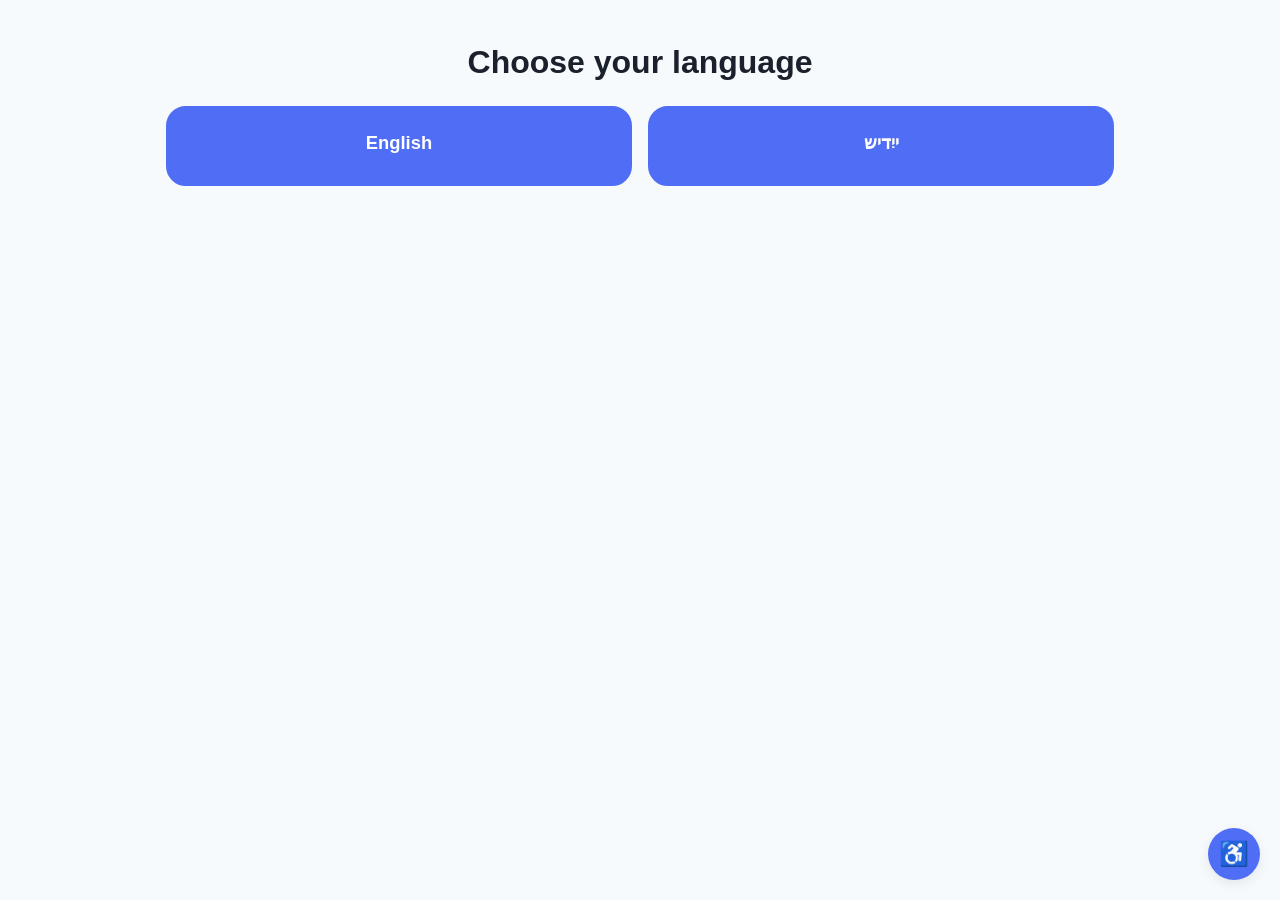
==== templates/index.html @ 144d914e "Sefaria + TorahAnytime integration: authoritative text on every sugya" ====
<!DOCTYPE html>
<html lang="en">
<head>
  <meta charset="UTF-8" />
  <meta name="viewport" content="width=device-width, initial-scale=1.0" />
  <title>Berachos / Shabbos Tutor</title>
  <link rel="stylesheet" href="/static/css/style.css" />
</head>
<body data-lang="en" data-age="" data-mode="">
  <header id="app-header" class="app-header hidden">
    <div class="header-left">
      <button id="home-btn" class="icon-btn" aria-label="Home">🏠</button>
      <span id="app-title" class="app-title" data-i18n="app_title">Learning Tutor</span>
    </div>
    <div class="header-center">
      <div id="xp-bar-wrap" class="xp-bar-wrap"></div>
      <div id="daily-goal-bar" class="daily-goal-bar"></div>
    </div>
    <div class="header-right">
      <span id="streak-badge" class="streak-badge hidden">
        <span class="flame">🔥</span><span id="streak-count">0</span>
      </span>
      <button id="focus-btn" class="icon-btn" aria-label="Focus">🎯</button>
      <button id="sbs-btn" class="icon-btn" aria-label="Side by side">⇔</button>
      <button id="chazara-btn" class="icon-btn" aria-label="Chazara">🔁</button>
      <button id="mistakes-btn" class="icon-btn" aria-label="Mistakes">📋</button>
      <button id="notes-btn" class="icon-btn" aria-label="Notes">📝</button>
      <button id="bookmarks-btn" class="icon-btn" aria-label="Bookmarks">🔖</button>
      <button id="search-btn" class="icon-btn" aria-label="Search">🔍</button>
      <button id="feedback-btn" class="icon-btn" aria-label="Feedback">💬</button>
      <button id="settings-btn" class="icon-btn" aria-label="Settings">⚙️</button>
      <button id="lang-toggle" class="lang-btn" aria-label="Language">🌐</button>
    </div>
  </header>

  <main id="app-main">
    <!-- Language -->
    <section id="screen-language" class="screen active">
      <h1 class="big-title" data-i18n="select_language">Choose your language</h1>
      <div class="big-buttons two-col">
        <button class="choice-btn primary" data-lang-choice="en">English</button>
        <button class="choice-btn primary" data-lang-choice="yi" dir="rtl">ייִדיש</button>
      </div>
    </section>

    <!-- Age -->
    <section id="screen-age" class="screen">
      <h1 class="big-title" data-i18n="select_age">Choose your age group</h1>
      <div class="big-buttons three-col">
        <button class="choice-btn" data-age-choice="kids"><span class="emoji">🧒</span><span data-i18n="kids">Kids</span></button>
        <button class="choice-btn" data-age-choice="teens"><span class="emoji">🧑</span><span data-i18n="teens">Teens</span></button>
        <button class="choice-btn" data-age-choice="adults"><span class="emoji">🧓</span><span data-i18n="adults">Adults</span></button>
      </div>
      <button class="back-btn" data-back="screen-language" data-i18n="back">Back</button>
    </section>

    <!-- Challenges -->
    <section id="screen-challenges" class="screen">
      <h1 class="big-title" data-i18n="challenges_title">What's hard for you?</h1>
      <p class="subtitle" data-i18n="challenges_subtitle">Pick everything that applies.</p>
      <div class="checkbox-list" id="challenge-list">
        <label class="check-item"><input type="checkbox" value="focus" /><span data-i18n="challenge_focus">Hard to focus</span></label>
        <label class="check-item"><input type="checkbox" value="memory" /><span data-i18n="challenge_memory">Memory</span></label>
        <label class="check-item"><input type="checkbox" value="reading" /><span data-i18n="challenge_reading">Reading</span></label>
        <label class="check-item"><input type="checkbox" value="slow" /><span data-i18n="challenge_slow">Slow</span></label>
        <label class="check-item"><input type="checkbox" value="aramaic" /><span data-i18n="challenge_aramaic">Aramaic</span></label>
        <label class="check-item"><input type="checkbox" value="unknown" /><span data-i18n="challenge_unknown">Unknown</span></label>
      </div>
      <div class="nav-row">
        <button class="back-btn" data-back="screen-age" data-i18n="back">Back</button>
        <button id="challenges-next" class="primary-btn" data-i18n="next">Next</button>
      </div>
    </section>

    <!-- Diagnostic Quiz -->
    <section id="screen-quiz" class="screen">
      <h1 class="big-title" data-i18n="quiz_title">Quick Quiz</h1>
      <div id="quiz-progress" class="quiz-progress"></div>
      <div id="quiz-question-area" class="quiz-area"></div>
      <div class="nav-row">
        <button id="quiz-back" class="back-btn" data-i18n="back">Back</button>
        <button id="quiz-next" class="primary-btn" data-i18n="next">Next</button>
      </div>
    </section>

    <!-- Pick -->
    <section id="screen-pick" class="screen">
      <h1 class="big-title" data-i18n="pick_title">What do you want to learn?</h1>
      <div id="type-chips" class="type-chips">
        <button class="type-chip active" data-type="all" data-i18n="type_all">All</button>
        <button class="type-chip" data-type="gemara" data-i18n="type_gemara">📚 Gemara</button>
        <button class="type-chip" data-type="chumash" data-i18n="type_chumash">📖 Chumash</button>
        <button class="type-chip" data-type="tanya" data-i18n="type_tanya">✡️ Tanya</button>
        <button class="type-chip" data-type="mishnayos" data-i18n="type_mishnayos">📜 Mishnayos</button>
      </div>
      <div id="picker-tools" class="picker-tools"></div>
      <div id="completion-map" class="completion-map"></div>
      <div id="weak-spots" class="weak-spots"></div>
      <div id="perakim-list" class="perakim-list"></div>
      <button class="back-btn" id="pick-back" data-i18n="back">Back</button>
    </section>

    <!-- Mode -->
    <section id="screen-mode" class="screen">
      <h1 class="big-title" data-i18n="select_mode">How do you want to learn?</h1>
      <p id="sugya-summary" class="subtitle"></p>
      <p id="mode-recommendation" class="subtitle"></p>
      <div class="big-buttons three-col" id="mode-buttons">
        <button class="choice-btn mode-btn" data-mode-choice="plain_read" data-for-types="tanya,chumash,mishnayos,gemara"><span class="emoji">📜</span><span data-i18n="mode_plain_read">Plain Read</span></button>
        <button class="choice-btn mode-btn" data-mode-choice="game" data-for-types="gemara,mishnayos"><span class="emoji">🎮</span><span data-i18n="mode_game">Game</span></button>
        <button class="choice-btn mode-btn" data-mode-choice="flashcard" data-for-types="gemara,tanya,chumash,mishnayos"><span class="emoji">🃏</span><span data-i18n="mode_flashcard">Flashcards</span></button>
        <button class="choice-btn mode-btn" data-mode-choice="story" data-for-types="gemara,tanya,chumash,mishnayos"><span class="emoji">📖</span><span data-i18n="mode_story">Story</span></button>
      </div>
      <button class="back-btn" data-back="screen-pick" data-i18n="back">Back</button>
    </section>

    <!-- Learn -->
    <section id="screen-learn" class="screen">
      <div id="sugya-header" class="sugya-header"></div>
      <div id="aramaic-toggle-wrap" class="aramaic-toggle-wrap"></div>
      <div id="aramaic-panel" class="aramaic-panel hidden"></div>
      <div id="combo-indicator" class="combo-indicator hidden"></div>
      <div id="learn-container"></div>
      <div class="nav-row">
        <button id="learn-back" class="back-btn" data-i18n="switch_mode">Switch Mode</button>
      </div>
    </section>

    <!-- Welcome Back -->
    <section id="screen-welcome-back" class="screen">
      <h1 class="big-title" data-i18n="welcome_back">Welcome back!</h1>
      <p id="welcome-streak-msg" class="subtitle"></p>
      <div id="weekly-recap" class="weekly-recap-wrap"></div>
      <div id="continue-where" class="continue-where"></div>
      <div id="daily-plan-wrap"></div>
      <div id="due-cards-btn-wrap"></div>
      <div class="big-buttons two-col">
        <button id="resume-btn" class="primary-btn" data-i18n="resume">Resume</button>
        <button id="fresh-btn" class="choice-btn" data-i18n="start_fresh">Start fresh</button>
      </div>
    </section>

    <!-- Mistakes -->
    <section id="screen-mistakes" class="screen">
      <h1 class="big-title" data-i18n="my_mistakes">My Mistakes</h1>
      <div id="mistakes-list-body" class="mistakes-list"></div>
      <div class="nav-row">
        <button class="back-btn" id="mistakes-back" data-i18n="back">Back</button>
        <button id="practice-mistakes-btn" class="primary-btn" data-i18n="practice_mistakes">Practice Mistakes</button>
      </div>
    </section>

    <!-- Notes -->
    <section id="screen-notes" class="screen">
      <h1 class="big-title" data-i18n="my_notes">My Notes</h1>
      <div id="notes-list-body" class="notes-list"></div>
      <button class="back-btn" id="notes-back" data-i18n="back">Back</button>
    </section>

    <!-- Stickers (kids) -->
    <section id="screen-stickers" class="screen">
      <h1 class="big-title" data-i18n="my_stickers">My Stickers</h1>
      <div id="sticker-grid" class="sticker-grid"></div>
      <button class="back-btn" id="stickers-back" data-i18n="back">Back</button>
    </section>

    <!-- Chazara -->
    <section id="screen-chazara" class="screen">
      <h1 class="big-title" data-i18n="chazara_title">Chazara</h1>
      <div id="chazara-area"></div>
      <div class="nav-row">
        <button class="back-btn" id="chazara-back" data-i18n="done_for_now">Done</button>
      </div>
    </section>
  </main>

  <!-- Accessibility panel -->
  <button id="a11y-btn" class="a11y-btn" aria-label="Accessibility">♿</button>
  <div id="a11y-panel" class="a11y-panel hidden">
    <h3 data-i18n="accessibility_label">Accessibility</h3>
    <div class="a11y-row"><label data-i18n="font_size">Font size</label>
      <div class="btn-row"><button data-font="small">S</button><button data-font="medium">M</button><button data-font="large">L</button><button data-font="xlarge">XL</button></div>
    </div>
    <div class="a11y-row"><label data-i18n="contrast">Contrast</label>
      <div class="btn-row"><button data-contrast="normal" data-i18n="contrast_normal">Normal</button><button data-contrast="high" data-i18n="contrast_high">High</button></div>
    </div>
    <div class="a11y-row"><label data-i18n="audio">Audio</label>
      <div class="btn-row"><button data-audio="on">ON</button><button data-audio="off">OFF</button></div>
    </div>
    <button id="a11y-close" class="close-btn">×</button>
  </div>

  <!-- Settings overlay -->
  <div id="settings-overlay" class="settings-overlay hidden">
    <div class="settings-modal">
      <div class="settings-header">
        <h2 data-i18n="settings_title">Settings</h2>
        <button id="settings-close" class="close-btn">×</button>
      </div>
      <div id="settings-body" class="settings-body"></div>
    </div>
  </div>

  <!-- Word popup -->
  <div id="word-popup" class="word-popup hidden"></div>

  <!-- Search overlay -->
  <div id="search-overlay" class="settings-overlay hidden">
    <div class="settings-modal" style="max-width:680px">
      <div class="settings-header">
        <h2>🔍 <span data-i18n="search_title">Search</span></h2>
        <button id="search-close" class="close-btn">×</button>
      </div>
      <div class="settings-body">
        <input id="search-input" type="search" class="search-input" placeholder="Type to search…" />
        <div id="search-results" class="search-results"></div>
      </div>
    </div>
  </div>

  <!-- Feedback overlay -->
  <div id="feedback-overlay" class="settings-overlay hidden">
    <div class="settings-modal" style="max-width:520px">
      <div class="settings-header">
        <h2 data-i18n="feedback_title">Send Feedback</h2>
        <button id="feedback-close" class="close-btn">×</button>
      </div>
      <div class="settings-body">
        <p style="color:var(--text-soft);margin-top:0" data-i18n="feedback_intro">Found a bug or want to suggest something? Send a quick message.</p>
        <div class="settings-row" style="flex-direction:column;align-items:stretch">
          <label data-i18n="feedback_type">Type</label>
          <select id="feedback-type" class="settings-number" style="width:100%;text-align:left;padding:8px">
            <option value="bug" data-i18n="feedback_bug">🐛 Bug</option>
            <option value="feature" data-i18n="feedback_feature">💡 Feature idea</option>
            <option value="content" data-i18n="feedback_content">📚 Content request</option>
            <option value="other" data-i18n="feedback_other">💬 Other</option>
          </select>
        </div>
        <div class="settings-row" style="flex-direction:column;align-items:stretch;margin-top:12px">
          <label data-i18n="feedback_message">Message</label>
          <textarea id="feedback-msg" rows="6" style="width:100%;padding:10px;border:1px solid var(--border);border-radius:8px;font-family:inherit;resize:vertical" placeholder=""></textarea>
        </div>
        <div class="settings-row" style="flex-direction:column;align-items:stretch;margin-top:12px">
          <label data-i18n="feedback_from">From (optional email)</label>
          <input id="feedback-email" type="email" class="settings-number" style="width:100%;text-align:left;padding:8px" placeholder="you@example.com" />
        </div>
        <div style="text-align:end;margin-top:18px">
          <button id="feedback-send" class="primary-btn" data-i18n="feedback_send">Send</button>
        </div>
      </div>
    </div>
  </div>

  <div id="toast" class="toast hidden"></div>
  <div id="celebrate" class="celebrate hidden"></div>

  <!-- Scripts: order matters -->
  <script src="/static/js/i18n.js"></script>
  <script src="/static/js/illustrations.js"></script>
  <script src="/static/js/accessibility.js"></script>
  <script src="/static/js/streak.js"></script>
  <script src="/static/js/progress.js"></script>
  <script src="/static/js/settings.js"></script>
  <script src="/static/js/audio.js"></script>
  <script src="/static/js/xp.js"></script>
  <script src="/static/js/mascot.js"></script>
  <script src="/static/js/review.js"></script>
  <script src="/static/js/onboarding.js"></script>
  <script src="/static/js/modes/game.js"></script>
  <script src="/static/js/modes/flashcard.js"></script>
  <script src="/static/js/modes/story.js"></script>
  <script src="/static/js/modes/plainread.js"></script>
  <script src="/static/js/features-v5.js"></script>
  <script src="/static/js/sefaria.js"></script>
  <script src="/static/js/main.js"></script>
</body>
</html>
---- static/css/style.css ----
/* ============================================================
   Learning Tutor V2 — full stylesheet
   ============================================================ */

:root {
  --bg: #f7fafc;
  --bg-card: #ffffff;
  --text: #1a202c;
  --text-soft: #4a5568;
  --primary: #4f6df5;
  --primary-dark: #3a55d4;
  --accent: #f59e0b;
  --success: #10b981;
  --danger: #ef4444;
  --border: #e2e8f0;
  --shadow: 0 4px 12px rgba(0, 0, 0, 0.08);
  --radius: 12px;
  --radius-lg: 20px;
  --font-size-base: 16px;
  --transition: 0.25s ease;
}

body[data-age="kids"] {
  --bg: #fff8e7;
  --bg-card: #ffffff;
  --text: #2d3748;
  --primary: #ff9f1c;
  --primary-dark: #f08c00;
  --accent: #2ec4b6;
  --success: #06d6a0;
  --danger: #ef476f;
  --radius: 22px;
  --radius-lg: 32px;
  --font-size-base: 18px;
}

body[data-contrast="high"] {
  --bg: #000000;
  --bg-card: #1a1a1a;
  --text: #ffffff;
  --text-soft: #f0f0f0;
  --primary: #ffd700;
  --primary-dark: #e6c200;
  --accent: #00ffff;
  --border: #555555;
}

body[data-font="small"]   { --font-size-base: 14px; }
body[data-font="medium"]  { --font-size-base: 16px; }
body[data-font="large"]   { --font-size-base: 19px; }
body[data-font="xlarge"]  { --font-size-base: 23px; }

body[data-lang="yi"] { direction: rtl; }
body[data-lang="yi"] .header-left { flex-direction: row-reverse; }
body[data-lang="yi"] .header-right { flex-direction: row-reverse; }
body[data-lang="yi"] .nav-row { flex-direction: row-reverse; }

* { box-sizing: border-box; }

html, body {
  margin: 0;
  padding: 0;
  background: var(--bg);
  color: var(--text);
  font-family: -apple-system, BlinkMacSystemFont, "Segoe UI", Roboto, "Noto Sans Hebrew", sans-serif;
  font-size: var(--font-size-base);
  line-height: 1.5;
  min-height: 100vh;
  transition: background var(--transition), color var(--transition);
}

.hidden { display: none !important; }

/* Header — slim, clean two-row layout */
.app-header {
  display: grid;
  grid-template-columns: 1fr auto;
  align-items: center;
  gap: 6px 12px;
  padding: 8px 14px;
  background: linear-gradient(180deg, var(--bg-card), var(--bg-card) 70%, transparent);
  border-bottom: 1px solid var(--border);
  position: sticky;
  top: 0;
  z-index: 50;
  backdrop-filter: blur(8px);
  -webkit-backdrop-filter: blur(8px);
  background-color: color-mix(in srgb, var(--bg-card) 92%, transparent);
}
.header-left, .header-right {
  display: flex;
  align-items: center;
  gap: 6px;
  min-width: 0;
}
.header-right { justify-self: end; }
.header-center {
  grid-column: 1 / -1;
  display: flex;
  align-items: center;
  gap: 10px;
  padding-top: 2px;
  flex-wrap: wrap;
}
.app-title { font-weight: 700; font-size: 1.02em; white-space: nowrap; overflow: hidden; text-overflow: ellipsis; }

.icon-btn, .lang-btn {
  background: transparent;
  border: none;
  border-radius: 10px;
  padding: 6px 8px;
  cursor: pointer;
  font-size: 1.05em;
  color: var(--text);
  min-height: 36px;
  min-width: 36px;
  transition: background var(--transition), transform 0.1s;
}
.icon-btn:hover, .lang-btn:hover { background: var(--bg); }
.icon-btn:active, .lang-btn:active { transform: scale(0.92); }

.streak-badge {
  display: inline-flex; align-items: center; gap: 3px;
  padding: 3px 9px;
  background: linear-gradient(135deg, #f59e0b, #ef4444);
  color: white;
  border-radius: 999px; font-weight: 700;
  font-size: 0.85em;
  box-shadow: 0 2px 6px rgba(239,68,68,0.25);
}
body[data-age="kids"] .streak-badge { font-size: 1em; padding: 5px 12px; }
body[data-age="kids"] .streak-badge .flame {
  animation: flicker 1.2s ease-in-out infinite alternate;
  display: inline-block;
}
@keyframes flicker {
  0% { transform: scale(1) rotate(-3deg); }
  100% { transform: scale(1.15) rotate(3deg); }
}

/* Combined XP + Daily strip — one slim row */
.xp-bar-wrap {
  display: inline-flex; align-items: center; gap: 7px;
  padding: 2px 0;
  font-size: 0.78em;
  font-weight: 600;
  color: var(--text-soft);
}
.xp-level-label { font-weight: 700; color: var(--primary); }
.xp-bar-bg {
  width: 80px; height: 6px;
  background: var(--border);
  border-radius: 999px;
  overflow: hidden;
}
.xp-bar-fill {
  height: 100%;
  background: linear-gradient(90deg, var(--primary), var(--accent));
  transition: width 0.4s ease;
}
.xp-num { color: var(--text-soft); font-size: 0.92em; }

/* Daily goal bar */
.daily-goal-bar {
  display: inline-flex; align-items: center; gap: 5px;
  font-size: 0.78em;
  font-weight: 600;
  color: var(--text-soft);
  padding-inline-start: 8px;
  border-inline-start: 1px solid var(--border);
}
.dg-label { color: var(--text-soft); }
.dg-bg {
  width: 60px; height: 5px; background: var(--border);
  border-radius: 999px; overflow: hidden;
}
.dg-fill { height: 100%; background: var(--success); transition: width 0.4s ease; }

/* Main + Screens */
#app-main {
  max-width: 980px;
  margin: 0 auto;
  padding: 20px 16px 120px;
}

.screen { display: none; animation: fadeIn 0.35s ease; }
.screen.active { display: block; }
@keyframes fadeIn {
  from { opacity: 0; transform: translateY(8px); }
  to   { opacity: 1; transform: translateY(0); }
}

.big-title { font-size: 2em; margin: 18px 0 14px; text-align: center; }
body[data-age="kids"] .big-title { font-size: 2.3em; color: var(--primary-dark); }

.subtitle { text-align: center; color: var(--text-soft); margin-bottom: 20px; }

/* Buttons */
.big-buttons {
  display: grid; gap: 16px; margin: 20px 0;
}
.big-buttons.two-col { grid-template-columns: repeat(auto-fit, minmax(180px, 1fr)); }
.big-buttons.three-col { grid-template-columns: repeat(auto-fit, minmax(180px, 1fr)); }

.choice-btn {
  background: var(--bg-card);
  border: 2px solid var(--border);
  border-radius: var(--radius-lg);
  padding: 24px 18px;
  font-size: 1.15em;
  font-weight: 600;
  cursor: pointer;
  color: var(--text);
  transition: all var(--transition);
  display: flex; flex-direction: column; align-items: center; gap: 10px;
  min-height: 80px;
  font-family: inherit;
}
body[data-age="kids"] .choice-btn {
  min-height: 120px; font-size: 1.35em; border-width: 3px;
  box-shadow: 0 6px 0 var(--border);
}
.choice-btn:hover, .choice-btn:focus {
  border-color: var(--primary); transform: translateY(-2px); box-shadow: var(--shadow);
}
.choice-btn.primary { background: var(--primary); color: white; border-color: var(--primary); }
.choice-btn.primary:hover { background: var(--primary-dark); border-color: var(--primary-dark); }
.choice-btn .emoji { font-size: 2em; }

.primary-btn {
  background: var(--primary); color: white;
  border: none; border-radius: var(--radius);
  padding: 12px 24px; font-size: 1em; font-weight: 700;
  cursor: pointer; min-height: 46px;
  transition: background var(--transition);
  font-family: inherit;
}
.primary-btn:hover { background: var(--primary-dark); }
.primary-btn:disabled { background: var(--border); cursor: not-allowed; }
body[data-age="kids"] .primary-btn { min-height: 60px; font-size: 1.18em; border-radius: var(--radius-lg); }

.back-btn {
  background: transparent; color: var(--text-soft);
  border: 1px solid var(--border); border-radius: var(--radius);
  padding: 10px 18px; cursor: pointer; font-size: 0.95em;
  min-height: 44px; font-family: inherit;
}
.back-btn:hover { background: var(--bg); }

.nav-row {
  display: flex; justify-content: space-between; align-items: center;
  gap: 12px; margin-top: 22px; flex-wrap: wrap;
}

/* Checkboxes */
.checkbox-list { display: flex; flex-direction: column; gap: 10px; max-width: 540px; margin: 0 auto; }
.check-item {
  display: flex; align-items: center; gap: 12px;
  padding: 14px; background: var(--bg-card);
  border: 2px solid var(--border); border-radius: var(--radius);
  cursor: pointer; font-size: 1.02em;
  transition: border-color var(--transition);
}
.check-item:hover { border-color: var(--primary); }
.check-item input[type="checkbox"] { width: 22px; height: 22px; cursor: pointer; }
body[data-age="kids"] .check-item { padding: 20px; font-size: 1.12em; }

/* Quiz */
.quiz-progress { text-align: center; color: var(--text-soft); margin-bottom: 14px; }
.quiz-area { background: var(--bg-card); border-radius: var(--radius-lg); padding: 22px; box-shadow: var(--shadow); margin-bottom: 14px; }
.quiz-question-text { font-size: 1.18em; font-weight: 600; margin-bottom: 14px; }
.quiz-options { display: flex; flex-direction: column; gap: 8px; }
.quiz-option {
  text-align: start; padding: 13px 16px;
  background: var(--bg); border: 2px solid var(--border);
  border-radius: var(--radius); cursor: pointer;
  font-size: 1em; color: var(--text);
  transition: all var(--transition); font-family: inherit;
}
.quiz-option:hover { border-color: var(--primary); }
.quiz-option.selected { border-color: var(--primary); background: var(--primary); color: white; }

/* Picker */
.picker-tools {
  display: flex; gap: 10px; justify-content: center; flex-wrap: wrap;
  margin-bottom: 20px;
}
.picker-tools button {
  background: var(--bg-card); border: 2px solid var(--border);
  border-radius: var(--radius); padding: 10px 16px;
  cursor: pointer; font-weight: 600;
  font-family: inherit; color: var(--text);
}
.picker-tools button:hover { border-color: var(--primary); }
.picker-tools button.active { background: var(--primary); color: white; border-color: var(--primary); }

.completion-map {
  background: var(--bg-card); border-radius: var(--radius);
  padding: 14px; box-shadow: var(--shadow); margin-bottom: 16px;
}
.completion-map h3 { margin: 0 0 10px; font-size: 1.1em; }
.daf-tile-row { display: flex; flex-wrap: wrap; gap: 6px; }
.daf-tile {
  display: inline-flex; align-items: center; justify-content: center;
  min-width: 44px; height: 36px; padding: 0 8px;
  border-radius: 8px; cursor: pointer; font-weight: 700;
  background: #e5e7eb; color: #6b7280;
  border: 2px solid transparent;
  font-size: 0.85em; font-family: inherit;
}
.daf-tile.started { background: #fde68a; color: #92400e; }
.daf-tile.complete { background: #86efac; color: #065f46; border-color: #10b981; }
.daf-tile:hover { transform: translateY(-2px); }

.weak-spots {
  background: var(--bg-card); border-radius: var(--radius);
  padding: 14px; box-shadow: var(--shadow); margin-bottom: 16px;
}
.weak-spots h3 { margin: 0 0 10px; font-size: 1.1em; color: var(--danger); }
.weak-item {
  display: flex; justify-content: space-between; align-items: center;
  padding: 8px 0; border-bottom: 1px solid var(--border);
}
.weak-item:last-child { border-bottom: none; }
.weak-item button {
  background: var(--primary); color: white; border: none;
  border-radius: 6px; padding: 6px 10px; cursor: pointer;
  font-size: 0.85em; font-family: inherit;
}

.perakim-list { display: flex; flex-direction: column; gap: 20px; margin: 16px 0; }
.masechta-header { margin-top: 10px; padding-bottom: 4px; border-bottom: 3px solid var(--primary); }
.masechta-title { margin: 0; font-size: 1.55em; color: var(--primary-dark); }
body[data-age="kids"] .masechta-title { font-size: 1.85em; }

.perek-block {
  background: var(--bg-card); border: 2px solid var(--border);
  border-radius: var(--radius-lg); padding: 18px; box-shadow: var(--shadow);
}
.perek-title { font-size: 1.25em; font-weight: 700; margin-bottom: 8px; color: var(--primary-dark); }
.perek-subtitle { font-size: 0.92em; color: var(--text-soft); margin-bottom: 12px; }
.sugya-grid {
  display: grid; grid-template-columns: repeat(auto-fill, minmax(220px, 1fr));
  gap: 12px;
}
.sugya-card {
  background: var(--bg); border: 2px solid var(--border);
  border-radius: var(--radius); padding: 12px;
  cursor: pointer; transition: all var(--transition);
  display: flex; align-items: center; gap: 12px;
  text-align: start; color: var(--text); font-family: inherit;
  position: relative;
}
.sugya-card:hover { border-color: var(--primary); transform: translateY(-2px); box-shadow: var(--shadow); }
.sugya-thumb { width: 56px; height: 56px; flex-shrink: 0; }
.sugya-thumb svg { width: 100%; height: 100%; display: block; border-radius: 50%; }
.sugya-info { flex: 1; min-width: 0; }
.sugya-daf { font-size: 0.8em; color: var(--primary); font-weight: 700; }
.sugya-title-text { font-weight: 600; font-size: 0.98em; line-height: 1.3; }
.sugya-status { font-size: 1.1em; margin-inline-start: 6px; }
.sugya-bookmark {
  position: absolute; top: 4px; inset-inline-end: 6px;
  background: transparent; border: none;
  font-size: 1.1em; cursor: pointer; padding: 4px;
  opacity: 0.4;
}
.sugya-bookmark.active { opacity: 1; }
.sugya-best {
  font-size: 0.75em; color: var(--success);
  font-weight: 700; margin-top: 2px;
}

/* Sugya header in learn screen */
.sugya-header {
  display: flex; align-items: center; gap: 14px;
  background: var(--bg-card); border-radius: var(--radius-lg);
  padding: 14px; margin-bottom: 10px; box-shadow: var(--shadow);
  flex-wrap: wrap;
}
.sugya-header-illustration { width: 70px; height: 70px; flex-shrink: 0; }
.sugya-header-illustration svg { width: 100%; height: 100%; display: block; border-radius: 50%; }
.sugya-header-text { flex: 1; min-width: 0; }
.sugya-header-title { font-weight: 700; font-size: 1.1em; margin-bottom: 4px; }
.sugya-header-daf { color: var(--text-soft); font-size: 0.88em; }
.sugya-header-actions { display: flex; gap: 6px; }
.sugya-header-actions button {
  background: var(--bg); border: 1px solid var(--border);
  border-radius: 8px; padding: 6px 10px; cursor: pointer;
  font-size: 0.9em; font-family: inherit;
}

/* Aramaic */
.aramaic-toggle-wrap { text-align: center; margin-bottom: 10px; }
.aramaic-toggle {
  background: var(--bg-card); border: 2px dashed var(--accent);
  color: var(--text); padding: 9px 14px; border-radius: var(--radius);
  cursor: pointer; font-size: 0.95em; font-family: inherit;
}
.aramaic-toggle:hover { background: var(--bg); }

.aramaic-panel {
  background: #fef3c7; border: 2px solid #fbbf24;
  border-radius: var(--radius-lg); padding: 18px;
  margin-bottom: 14px; color: #1f2937;
}
body[data-contrast="high"] .aramaic-panel { background: #1a1a1a; border-color: #ffd700; color: #ffffff; }
.aramaic-text {
  direction: rtl; text-align: right;
  font-size: 1.22em; line-height: 1.9;
  font-family: "SBL Hebrew", "Noto Sans Hebrew", "Times New Roman", serif;
  font-weight: 600;
  margin-bottom: 12px; padding: 10px;
  background: rgba(255,255,255,0.55);
  border-radius: var(--radius);
}
body[data-contrast="high"] .aramaic-text { background: rgba(255,215,0,0.08); color: #ffd700; }
.aramaic-translation { font-size: 1em; line-height: 1.6; font-style: italic; margin-bottom: 10px; }
.aramaic-translation b { font-style: normal; }
.aramaic-section-label { font-weight: 700; margin-bottom: 6px; margin-top: 4px; font-size: 0.93em; font-style: normal; }

/* Word grid */
.word-grid {
  display: grid; grid-template-columns: repeat(auto-fit, minmax(140px, 1fr));
  gap: 8px; margin-top: 6px;
}
.word-chip {
  background: #ffffff; border: 2px solid #fbbf24;
  border-radius: 10px; padding: 10px 8px; text-align: center;
  transition: all 0.2s ease;
}
.word-chip:hover { transform: translateY(-2px); box-shadow: 0 4px 10px rgba(0,0,0,0.1); border-color: #f59e0b; }
.word-aramaic {
  font-family: "SBL Hebrew", "Noto Sans Hebrew", "Times New Roman", serif;
  font-weight: 700; font-size: 1.12em; direction: rtl;
  color: #1f2937; margin-bottom: 6px; line-height: 1.4;
}
.word-en { font-size: 0.8em; color: #4b5563; line-height: 1.3; margin-bottom: 2px; }
.word-yi { font-size: 0.85em; color: #1e3a8a; direction: rtl; font-weight: 600; line-height: 1.3; }
body[data-contrast="high"] .word-chip { background: #1a1a1a; border-color: #ffd700; }
body[data-contrast="high"] .word-aramaic { color: #ffd700; }
body[data-contrast="high"] .word-en { color: #cbd5e1; }
body[data-contrast="high"] .word-yi { color: #93c5fd; }

/* In-mode word-by-word panel (collapsible) */
.wbw-panel-toggle {
  background: var(--bg-card); border: 2px dashed var(--accent);
  padding: 8px 14px; border-radius: var(--radius);
  cursor: pointer; font-size: 0.9em; margin-bottom: 10px;
  font-family: inherit;
}
.wbw-panel { margin-bottom: 14px; }
.wbw-panel.hidden { display: none; }

/* Tappable words */
.tappable-word {
  background: rgba(251, 191, 36, 0.25);
  border-bottom: 2px dotted #f59e0b;
  cursor: pointer; padding: 0 2px; border-radius: 3px;
}
.tappable-word:hover { background: rgba(251, 191, 36, 0.5); }
.word-popup {
  position: fixed; z-index: 250;
  background: #1f2937; color: white;
  padding: 10px 14px; border-radius: 10px;
  box-shadow: 0 8px 24px rgba(0,0,0,0.25);
  font-size: 0.95em; max-width: 260px;
  pointer-events: auto;
}
.word-popup-aramaic { font-weight: 700; font-size: 1.1em; direction: rtl; margin-bottom: 4px; }
.word-popup-en { font-style: italic; opacity: 0.9; }
.word-popup-yi { direction: rtl; opacity: 0.95; margin-top: 2px; }

/* Game */
.game-container { max-width: 720px; margin: 0 auto; }
.game-score { text-align: center; font-size: 1.25em; font-weight: 700; color: var(--primary); margin-bottom: 14px; }
body[data-age="kids"] .game-score { font-size: 1.7em; color: var(--primary-dark); }
.game-text {
  background: var(--bg-card); border-radius: var(--radius-lg);
  padding: 22px; box-shadow: var(--shadow);
  margin-bottom: 14px; font-size: 1.05em; line-height: 1.65;
}
body[data-age="kids"] .game-text { font-size: 1.18em; line-height: 1.85; }
.game-card { background: var(--bg-card); border-radius: var(--radius-lg); padding: 22px; box-shadow: var(--shadow); margin-bottom: 14px; }
.game-question { font-size: 1.18em; font-weight: 600; margin-bottom: 16px; text-align: center; }
.game-answer {
  display: block; width: 100%; text-align: start;
  padding: 14px 18px; margin-bottom: 9px;
  background: var(--bg); border: 2px solid var(--border);
  border-radius: var(--radius); cursor: pointer;
  font-size: 1em; color: var(--text);
  transition: all var(--transition); font-family: inherit;
}
body[data-age="kids"] .game-answer { font-size: 1.15em; padding: 20px; min-height: 56px; }
.game-answer:hover { border-color: var(--primary); }
.game-answer.correct { background: var(--success); color: white; border-color: var(--success); }
.game-answer.wrong   { background: var(--danger); color: white; border-color: var(--danger); }
.game-answer:disabled { cursor: not-allowed; }
.game-feedback {
  margin-top: 14px; padding: 13px;
  border-radius: var(--radius); background: var(--bg);
  text-align: center; line-height: 1.6;
}
.got-it-btn {
  background: var(--primary); color: white;
  border: none; border-radius: var(--radius);
  padding: 10px 20px; cursor: pointer; font-weight: 700;
  margin-top: 10px; font-family: inherit;
}
.game-final { text-align: center; padding: 30px; }
.game-final h2 { font-size: 2em; color: var(--primary); }
.game-final .personal-best { margin: 12px 0; color: var(--text-soft); }
.game-final .new-record { color: var(--accent); font-weight: 700; font-size: 1.2em; }

.combo-indicator {
  position: sticky; top: 70px;
  z-index: 30; text-align: center; padding: 6px;
  background: linear-gradient(90deg, #fb7185, #f59e0b);
  color: white; font-weight: 700; border-radius: var(--radius);
  margin-bottom: 10px;
}

/* Flashcards */
.flashcard-container { max-width: 600px; margin: 0 auto; text-align: center; }
.flashcard-progress { height: 8px; width: 100%; background: var(--border); border-radius: 999px; overflow: hidden; margin-bottom: 14px; }
.flashcard-progress-fill { height: 100%; background: var(--primary); transition: width var(--transition); }
.flashcard { perspective: 1000px; height: 280px; margin-bottom: 18px; cursor: pointer; }
.flashcard-inner { position: relative; width: 100%; height: 100%; transition: transform 0.6s; transform-style: preserve-3d; }
.flashcard.flipped .flashcard-inner { transform: rotateY(180deg); }
.flashcard-face {
  position: absolute; inset: 0;
  background: var(--bg-card); border-radius: var(--radius-lg);
  box-shadow: var(--shadow);
  display: flex; flex-direction: column; justify-content: center; align-items: center;
  padding: 22px; backface-visibility: hidden;
  font-size: 1.35em; font-weight: 600;
}
.flashcard-face.back { transform: rotateY(180deg); background: var(--primary); color: white; font-weight: 500; font-size: 1.12em; }
body[data-age="kids"] .flashcard-face { font-size: 1.55em; }
.flashcard-rate { display: flex; gap: 9px; justify-content: center; margin-top: 10px; }
.flashcard-rate button {
  padding: 12px 18px; border-radius: var(--radius);
  border: 2px solid var(--border); background: var(--bg-card);
  cursor: pointer; font-weight: 600; min-height: 46px;
  font-family: inherit;
}
.flashcard-rate button:hover { border-color: var(--primary); }
.flashcard-rate button[data-rate="easy"]   { color: var(--success); }
.flashcard-rate button[data-rate="medium"] { color: var(--accent); }
.flashcard-rate button[data-rate="hard"]   { color: var(--danger); }
.flashcard-hint { margin-top: 10px; color: var(--text-soft); font-size: 0.88em; }

/* Story */
.story-container { max-width: 720px; margin: 0 auto; }
.story-progress { text-align: center; color: var(--text-soft); margin-bottom: 10px; }
.story-card {
  background: var(--bg-card); border-radius: var(--radius-lg);
  padding: 28px; box-shadow: var(--shadow);
  margin-bottom: 14px; font-size: 1.08em; line-height: 1.7;
}
body[data-age="kids"] .story-card { border: 4px dashed var(--accent); font-size: 1.2em; line-height: 1.85; }
.story-glossary {
  background: var(--bg); border-inline-start: 4px solid var(--primary);
  padding: 14px 16px; margin-top: 16px; border-radius: var(--radius);
}
.story-glossary-term { font-weight: 700; color: var(--primary); font-size: 1.1em; margin-bottom: 6px; }
.story-glossary-def { color: var(--text); font-size: 0.98em; line-height: 1.5; }
.story-actions { display: flex; justify-content: center; gap: 10px; margin-top: 14px; flex-wrap: wrap; }
.story-question {
  background: var(--bg-card); border-radius: var(--radius-lg);
  padding: 20px; box-shadow: var(--shadow); margin-top: 12px;
}

/* Card actions row (repeat, speaker, notes) */
.card-actions-row {
  display: flex; gap: 8px; justify-content: flex-end; flex-wrap: wrap; margin-bottom: 8px;
}
.card-action-btn {
  background: var(--bg); border: 1px solid var(--border);
  border-radius: 8px; padding: 6px 10px; cursor: pointer;
  font-size: 0.92em; font-family: inherit;
}

/* Rashi / Tosfos panels */
.commentary-row { display: flex; gap: 8px; flex-wrap: wrap; margin: 10px 0; }
.commentary-toggle {
  background: var(--bg-card); border: 2px dashed var(--primary);
  padding: 8px 14px; border-radius: var(--radius);
  cursor: pointer; font-family: inherit; font-size: 0.92em;
}
.commentary-panel {
  background: #eef2ff; border: 2px solid #c7d2fe;
  border-radius: var(--radius); padding: 16px; margin-bottom: 12px;
}
body[data-contrast="high"] .commentary-panel { background: #1a1a1a; border-color: #ffd700; }
.commentary-original {
  direction: rtl; font-family: "SBL Hebrew", serif;
  font-size: 1.05em; line-height: 1.7;
  padding: 8px; background: rgba(255,255,255,0.55); border-radius: 8px;
  margin-bottom: 8px;
}
.commentary-plain { font-style: italic; font-size: 0.95em; line-height: 1.55; }

/* Notes */
.notes-area { background: var(--bg); border-radius: var(--radius); padding: 12px; margin-top: 8px; }
.notes-area textarea {
  width: 100%; min-height: 70px; padding: 8px;
  border: 1px solid var(--border); border-radius: 8px;
  font-family: inherit; font-size: 0.95em; resize: vertical;
}
.note-indicator {
  position: absolute; top: 4px; inset-inline-start: 6px;
  font-size: 0.9em;
}

/* Mistakes screen */
.mistakes-list, .notes-list { display: flex; flex-direction: column; gap: 12px; }
.mistake-item, .note-item {
  background: var(--bg-card); padding: 14px;
  border-radius: var(--radius); border: 1px solid var(--border);
}
.mistake-item-q { font-weight: 700; margin-bottom: 6px; }
.mistake-item-a { color: var(--success); margin-bottom: 4px; }
.mistake-item-exp { color: var(--text-soft); font-size: 0.92em; }
.mistake-item-count { color: var(--danger); font-weight: 700; }

/* Stickers */
.sticker-grid {
  display: grid; grid-template-columns: repeat(auto-fill, minmax(110px, 1fr));
  gap: 12px;
}
.sticker-cell {
  aspect-ratio: 1 / 1;
  background: var(--bg); border: 2px dashed var(--border);
  border-radius: var(--radius); display: flex;
  align-items: center; justify-content: center;
  flex-direction: column; padding: 8px;
  font-size: 0.78em; color: var(--text-soft);
}
.sticker-cell.earned {
  background: linear-gradient(135deg, #fef3c7, #fbbf24);
  border-color: var(--accent); color: var(--text);
  font-weight: 600;
}
.sticker-cell .star { font-size: 2.2em; }

/* Weekly recap */
.weekly-recap-wrap { max-width: 480px; margin: 0 auto 18px; }
.weekly-bars {
  display: flex; align-items: flex-end; justify-content: space-between;
  gap: 6px; height: 80px; padding: 8px;
  background: var(--bg-card); border-radius: var(--radius);
  box-shadow: var(--shadow);
}
.weekly-bar {
  flex: 1; background: var(--primary);
  border-radius: 4px 4px 0 0; min-height: 4px;
  position: relative;
}
.weekly-bar-label { position: absolute; bottom: -16px; left: 0; right: 0; text-align: center; font-size: 0.7em; color: var(--text-soft); }
.weekly-bar.today { background: var(--accent); }
.weekly-summary { text-align: center; margin-top: 22px; color: var(--text-soft); font-size: 0.9em; }

.continue-where {
  text-align: center; margin: 14px 0;
}
.continue-where button {
  background: var(--accent); color: white; border: none;
  border-radius: var(--radius); padding: 12px 20px;
  cursor: pointer; font-weight: 700; font-family: inherit;
}

/* Accessibility / Settings */
.a11y-btn {
  position: fixed; bottom: 20px; inset-inline-end: 20px;
  width: 52px; height: 52px; border-radius: 50%;
  background: var(--primary); color: white; border: none;
  font-size: 1.5em; cursor: pointer;
  box-shadow: var(--shadow); z-index: 100;
}
.a11y-panel {
  position: fixed; bottom: 84px; inset-inline-end: 20px;
  width: 280px; background: var(--bg-card);
  border-radius: var(--radius-lg); padding: 18px;
  box-shadow: 0 8px 24px rgba(0,0,0,0.18); z-index: 100;
}
.a11y-panel h3 { margin: 0 0 10px; }
.a11y-row { margin-bottom: 10px; }
.a11y-row label { display: block; font-weight: 600; margin-bottom: 6px; }
.btn-row { display: flex; gap: 6px; flex-wrap: wrap; }
.btn-row button {
  flex: 1; padding: 8px 10px;
  border: 1px solid var(--border); background: var(--bg);
  border-radius: var(--radius); cursor: pointer;
  color: var(--text); min-height: 40px; font-family: inherit;
}
.btn-row button.active { background: var(--primary); color: white; border-color: var(--primary); }
.close-btn {
  position: absolute; top: 6px; inset-inline-end: 8px;
  background: transparent; border: none; font-size: 1.4em;
  cursor: pointer; color: var(--text);
}

/* Settings overlay */
.settings-overlay {
  position: fixed; inset: 0;
  background: rgba(0,0,0,0.5);
  z-index: 200;
  display: flex; align-items: center; justify-content: center;
  padding: 20px;
}
.settings-modal {
  background: var(--bg-card); border-radius: var(--radius-lg);
  width: 100%; max-width: 600px; max-height: 88vh;
  overflow-y: auto; position: relative; padding: 18px;
}
.settings-header {
  display: flex; justify-content: space-between; align-items: center;
  margin-bottom: 14px; padding-bottom: 10px;
  border-bottom: 2px solid var(--border);
  position: sticky; top: 0; background: var(--bg-card); z-index: 2;
}
.settings-header h2 { margin: 0; }
.settings-section {
  margin-bottom: 18px; padding-bottom: 14px;
  border-bottom: 1px solid var(--border);
}
.settings-section h3 { margin: 0 0 10px; color: var(--primary); font-size: 1.1em; }
.settings-row {
  display: flex; justify-content: space-between; align-items: center;
  padding: 8px 0; gap: 12px;
}
.settings-row label { flex: 1; }
.settings-number {
  width: 70px; padding: 6px 10px;
  border: 1px solid var(--border); border-radius: 8px;
  font-family: inherit; text-align: center;
}

/* Toggle switch */
.toggle-switch {
  position: relative;
  display: inline-block;
  width: 50px; height: 28px;
  flex-shrink: 0;
}
.toggle-switch input { opacity: 0; width: 0; height: 0; }
.toggle-slider {
  position: absolute; inset: 0;
  background-color: #cbd5e1; border-radius: 999px;
  transition: 0.3s; cursor: pointer;
}
.toggle-slider:before {
  position: absolute; content: "";
  height: 22px; width: 22px;
  left: 3px; top: 3px;
  background-color: white;
  border-radius: 50%; transition: 0.3s;
}
.toggle-switch input:checked + .toggle-slider { background-color: var(--primary); }
.toggle-switch input:checked + .toggle-slider:before { transform: translateX(22px); }
body[data-lang="yi"] .toggle-switch input:checked + .toggle-slider:before { transform: translateX(-22px); }

/* Focus mode */
body.focus-active #app-main > .screen.active > *:not(:hover):not(.focus-target) { opacity: 0.18; }
body.focus-active #app-main > .screen.active > *:hover,
body.focus-active #app-main > .screen.active > .focus-target { opacity: 1; box-shadow: 0 0 24px rgba(79, 109, 245, 0.45); }

/* Side by side */
body.side-by-side-active .side-by-side-wrap {
  display: grid;
  grid-template-columns: 1fr 1fr;
  gap: 12px;
}
@media (max-width: 700px) {
  body.side-by-side-active .side-by-side-wrap { grid-template-columns: 1fr; }
}
.side-col {
  background: var(--bg-card); border-radius: var(--radius);
  padding: 14px; box-shadow: var(--shadow);
}
.side-col-label { font-weight: 700; color: var(--primary); margin-bottom: 8px; font-size: 0.92em; }

/* Mascot */
.mascot-wrap {
  position: fixed; bottom: 80px; inset-inline-start: 20px;
  width: 80px; height: 80px; z-index: 90;
  pointer-events: none;
}
.mascot-face { width: 100%; height: 100%; }
.mascot-happy { animation: bounce 0.6s ease; }
.mascot-sad   { animation: shake 0.4s ease; }
.mascot-excited { animation: spin 0.8s ease; }
.mascot-neutral .mascot-eye { animation: blink 4s infinite; }
@keyframes bounce {
  0%, 100% { transform: translateY(0); }
  50% { transform: translateY(-20px); }
}
@keyframes shake {
  0%, 100% { transform: translateX(0); }
  25% { transform: translateX(-6px); }
  75% { transform: translateX(6px); }
}
@keyframes spin { from { transform: rotate(0); } to { transform: rotate(360deg); } }
@keyframes blink {
  0%, 92%, 100% { transform: scaleY(1); }
  95% { transform: scaleY(0.1); }
}

/* Toast / celebrate */
.toast {
  position: fixed; bottom: 30px; left: 50%;
  transform: translateX(-50%);
  background: var(--text); color: var(--bg-card);
  padding: 12px 20px; border-radius: var(--radius);
  box-shadow: var(--shadow); z-index: 250; font-weight: 600;
}
.celebrate { position: fixed; inset: 0; pointer-events: none; z-index: 150; }
.celebrate .star { position: absolute; font-size: 2em; animation: rise 1.2s ease-out forwards; }
@keyframes rise {
  0% { transform: translateY(0) rotate(0); opacity: 1; }
  100% { transform: translateY(-220px) rotate(360deg); opacity: 0; }
}

@media (max-width: 700px) {
  .big-title { font-size: 1.6em; }
  .choice-btn { padding: 20px 12px; font-size: 1em; }
  .a11y-panel { width: calc(100vw - 32px); inset-inline-end: 16px; }
  .sugya-grid { grid-template-columns: 1fr; }
  .app-header { position: sticky; padding: 6px 10px; gap: 4px 6px; }
  .header-left { min-width: 0; }
  .header-left .app-title { font-size: 0.9em; }
  .header-center { justify-content: center; padding-top: 0; gap: 8px; }
  .header-right { gap: 2px; }
  .header-right .icon-btn { padding: 4px 6px; min-height: 32px; min-width: 32px; font-size: 0.95em; }
  .header-right #focus-btn, .header-right #sbs-btn, .header-right #chazara-btn,
  .header-right #mistakes-btn, .header-right #notes-btn, .header-right #bookmarks-btn { display: none; }
  .xp-bar-bg { width: 60px; height: 5px; }
  .dg-bg { width: 50px; height: 5px; }
  .streak-badge { font-size: 0.78em; padding: 2px 8px; }
  .dg-bg { width: 50px; }
  .a11y-btn { bottom: 14px; inset-inline-end: 14px; width: 48px; height: 48px; font-size: 1.3em; }
  #app-main { padding-bottom: 130px; }
  .nav-row { padding-inline-end: 60px; }
}

/* Always make sticky header reasonable height on desktop */
@media (min-width: 701px) {
  .header-right { flex-wrap: wrap; justify-content: flex-end; max-width: 50%; }
  .header-right .icon-btn { padding: 4px 8px; }
}

/* ============================================================
   V3: type chips, Plain Read mode, masechta type pills
   ============================================================ */
.type-chips {
  display: flex;
  flex-wrap: wrap;
  gap: 8px;
  justify-content: center;
  margin: 8px auto 20px;
  max-width: 720px;
}
.type-chip {
  background: var(--bg-card);
  border: 2px solid var(--border);
  border-radius: 999px;
  padding: 8px 16px;
  cursor: pointer;
  font-size: 0.95em;
  color: var(--text);
  font-family: inherit;
  transition: all 0.2s;
  font-weight: 600;
}
.type-chip:hover { border-color: var(--primary); }
.type-chip.active {
  background: var(--primary);
  border-color: var(--primary);
  color: white;
}

.masechta-type-pill {
  font-size: 0.55em;
  vertical-align: middle;
  background: var(--bg);
  border: 1px solid var(--border);
  border-radius: 999px;
  padding: 2px 10px;
  margin-inline-start: 8px;
  color: var(--text-soft);
  font-weight: 600;
}

/* Plain Read mode */
.plainread-container {
  max-width: 760px;
  margin: 0 auto;
}
.plainread-progress {
  text-align: center;
  color: var(--text-soft);
  margin-bottom: 12px;
  font-weight: 600;
}
.plainread-original {
  background: linear-gradient(135deg, #fef3c7 0%, #fef9e0 100%);
  border: 2px solid #fbbf24;
  border-radius: var(--radius-lg);
  padding: 28px 24px;
  margin-bottom: 16px;
  box-shadow: var(--shadow);
}
body[data-contrast="high"] .plainread-original {
  background: #1a1a1a;
  border-color: #ffd700;
}
.plainread-hebrew {
  direction: rtl;
  text-align: right;
  font-family: "SBL Hebrew", "Noto Sans Hebrew", "Times New Roman", serif;
  font-size: 1.7em;
  line-height: 2.1;
  font-weight: 600;
  color: #1f2937;
}
body[data-contrast="high"] .plainread-hebrew { color: #ffd700; }
body[data-age="kids"] .plainread-hebrew { font-size: 2em; line-height: 2.4; }
.plainread-hint {
  text-align: center;
  margin-top: 14px;
  font-size: 0.9em;
  color: #92400e;
  font-style: italic;
}
body[data-contrast="high"] .plainread-hint { color: #fbbf24; }

.pr-word {
  display: inline-block;
  cursor: pointer;
  padding: 1px 3px;
  border-radius: 5px;
  transition: background 0.15s;
}
.pr-word:hover {
  background: rgba(59, 130, 246, 0.18);
  text-decoration: underline;
  text-decoration-style: dotted;
}
.pr-word:active {
  background: rgba(59, 130, 246, 0.35);
}

.plainread-translation, .plainread-explanation, .plainread-rashi {
  background: var(--bg-card);
  border: 1px solid var(--border);
  border-radius: var(--radius);
  margin-bottom: 12px;
  overflow: hidden;
}
.plainread-translation summary,
.plainread-explanation summary,
.plainread-rashi summary {
  padding: 14px 18px;
  font-weight: 700;
  cursor: pointer;
  background: var(--bg);
  list-style: none;
  user-select: none;
}
.plainread-translation summary::-webkit-details-marker,
.plainread-explanation summary::-webkit-details-marker,
.plainread-rashi summary::-webkit-details-marker { display: none; }
.plainread-translation summary::before,
.plainread-explanation summary::before,
.plainread-rashi summary::before {
  content: "▸ ";
  display: inline-block;
  transition: transform 0.2s;
}
.plainread-translation[open] summary::before,
.plainread-explanation[open] summary::before,
.plainread-rashi[open] summary::before {
  transform: rotate(90deg);
}
.plainread-translation-body, .plainread-explanation-body {
  padding: 14px 18px 18px;
  line-height: 1.65;
}
.plainread-rashi-body {
  padding: 14px 18px 18px;
}
.plainread-rashi-hebrew {
  direction: rtl;
  text-align: right;
  font-family: "SBL Hebrew", "Noto Sans Hebrew", serif;
  font-size: 1.05em;
  line-height: 1.8;
  background: #fef3c7;
  border-radius: 8px;
  padding: 12px 14px;
  margin-bottom: 10px;
  color: #1f2937;
}
body[data-contrast="high"] .plainread-rashi-hebrew {
  background: #1a1a1a;
  color: #ffd700;
}
.plainread-rashi-explanation {
  font-style: italic;
  line-height: 1.6;
  color: var(--text-soft);
}

.plainread-nav {
  display: flex;
  justify-content: space-between;
  align-items: center;
  margin-top: 18px;
  gap: 12px;
}

/* Word popup tooltip */
.word-popup {
  position: absolute;
  background: white;
  border: 2px solid var(--primary);
  border-radius: 12px;
  padding: 12px 14px;
  box-shadow: 0 8px 24px rgba(0,0,0,0.18);
  z-index: 300;
  min-width: 140px;
  max-width: 280px;
  text-align: center;
}
body[data-contrast="high"] .word-popup {
  background: #1a1a1a;
  border-color: #ffd700;
  color: #ffffff;
}
.word-popup-aramaic {
  direction: rtl;
  font-family: "SBL Hebrew", "Noto Sans Hebrew", serif;
  font-weight: 700;
  font-size: 1.25em;
  margin-bottom: 6px;
  color: var(--primary-dark);
}
.word-popup-en {
  font-size: 0.95em;
  color: var(--text);
  margin-bottom: 4px;
}
.word-popup-yi {
  direction: rtl;
  font-size: 1em;
  color: var(--primary);
  font-weight: 600;
}

/* ============================================================
   V5: Search, Daily Plan, Voice notes, Share
   ============================================================ */
.search-input {
  width: 100%;
  padding: 14px 18px;
  font-size: 1.1em;
  border: 2px solid var(--border);
  border-radius: var(--radius);
  font-family: inherit;
  margin-bottom: 14px;
}
.search-input:focus { outline: none; border-color: var(--primary); }
.search-results {
  display: flex; flex-direction: column; gap: 8px;
  max-height: 60vh; overflow-y: auto;
}
.search-count {
  font-size: 0.85em; color: var(--text-soft); margin-bottom: 6px;
  font-weight: 600;
}
.search-result {
  background: var(--bg);
  border: 1px solid var(--border);
  border-radius: 10px;
  padding: 12px 14px;
  cursor: pointer;
  text-align: start;
  font-family: inherit;
  color: var(--text);
  transition: border-color 0.15s;
}
.search-result:hover { border-color: var(--primary); }
.search-result-title { font-weight: 700; margin-bottom: 4px; }
.search-result-meta { font-size: 0.85em; color: var(--text-soft); margin-bottom: 6px; }
.search-result-snippet { font-size: 0.9em; color: var(--text-soft); font-style: italic; }
.search-empty {
  padding: 30px 18px; text-align: center;
  color: var(--text-soft);
}

/* Daily plan */
.daily-plan {
  background: linear-gradient(135deg, #ecfeff 0%, #dbeafe 100%);
  border-radius: var(--radius-lg);
  padding: 16px 18px;
  margin: 16px 0;
  border: 2px solid #93c5fd;
}
body[data-contrast="high"] .daily-plan { background: #1a1a1a; border-color: #ffd700; }
.daily-plan-title {
  margin: 0 0 12px;
  font-size: 1.1em;
  color: #1e3a8a;
}
body[data-contrast="high"] .daily-plan-title { color: #ffd700; }
.daily-plan-list {
  display: flex; flex-direction: column; gap: 8px;
}
.daily-plan-item {
  display: flex; align-items: center; gap: 12px;
  background: white;
  border: 1px solid #93c5fd;
  border-radius: 10px;
  padding: 10px 14px;
  cursor: pointer;
  font-family: inherit;
  color: var(--text);
  text-align: start;
  width: 100%;
  transition: transform 0.15s, box-shadow 0.15s;
}
body[data-contrast="high"] .daily-plan-item { background: #2a2a2a; color: #fff; border-color: #ffd700; }
.daily-plan-item:hover { transform: translateY(-1px); box-shadow: 0 4px 10px rgba(0,0,0,0.08); }
.dp-emoji { font-size: 1.6em; flex-shrink: 0; }
.dp-text { flex: 1; min-width: 0; }
.dp-mas { font-size: 0.8em; color: var(--text-soft); }
.dp-title { font-weight: 600; }
.dp-go { font-size: 1.4em; color: var(--primary); }

/* Voice notes */
.notes-controls {
  display: flex; gap: 8px; align-items: stretch;
}
.notes-controls textarea { flex: 1; }
.voice-mic-btn {
  align-self: stretch;
  min-width: 44px;
  font-size: 1.3em;
}
.voice-mic-btn.recording {
  background: var(--danger);
  color: white;
  animation: pulse 1s ease-in-out infinite;
}
@keyframes pulse {
  0%, 100% { opacity: 1; }
  50% { opacity: 0.6; }
}

/* V7: Plain Read full-chapter layout */
.pr-section {
  background: linear-gradient(135deg, #fef3c7 0%, #fef9e0 100%);
  border: 2px solid #fbbf24;
  border-radius: var(--radius-lg);
  padding: 22px 22px 16px;
  margin-bottom: 18px;
  box-shadow: var(--shadow);
}
body[data-contrast="high"] .pr-section {
  background: #1a1a1a; border-color: #ffd700;
}
.pr-section .plainread-hebrew {
  margin-bottom: 12px;
}
.pr-section-marker {
  display: inline-block;
  background: var(--primary);
  color: white;
  font-weight: 700;
  padding: 3px 12px;
  border-radius: 999px;
  font-size: 0.85em;
  margin-bottom: 12px;
  font-family: inherit;
}
.plainread-hint-bottom {
  text-align: center;
  margin: 18px 0;
  font-size: 0.85em;
  color: var(--text-soft);
  font-style: italic;
}
.plainread-bottom-actions {
  display: flex;
  flex-direction: column;
  gap: 10px;
  margin-top: 24px;
  padding-top: 18px;
  border-top: 1px solid var(--border);
}
.plainread-bottom-actions .primary-btn,
.plainread-bottom-actions .choice-btn {
  width: 100%;
  text-align: center;
}

/* V8: Sefaria + TorahAnytime panels */
.sefaria-panel {
  background: #eef2ff;
  border: 2px solid #6366f1;
  border-radius: var(--radius-lg);
  margin-top: 18px;
  margin-bottom: 12px;
  overflow: hidden;
}
body[data-contrast="high"] .sefaria-panel { background: #1a1a1a; border-color: #ffd700; }
.sefaria-panel summary {
  padding: 14px 18px;
  font-weight: 700;
  cursor: pointer;
  background: #e0e7ff;
  user-select: none;
  list-style: none;
}
.sefaria-panel summary::-webkit-details-marker { display: none; }
.sefaria-panel summary::before { content: "▸ "; transition: transform 0.2s; display: inline-block; }
.sefaria-panel[open] summary::before { transform: rotate(90deg); }
.sefaria-panel-body { padding: 16px 18px; }
.sefaria-loading { color: var(--text-soft); font-style: italic; }
.sefaria-err { color: var(--danger); padding: 8px 0; }
.sefaria-ref {
  font-size: 0.85em; color: var(--text-soft);
  margin-bottom: 10px; font-weight: 600;
}
.sefaria-hebrew {
  direction: rtl; text-align: right;
  font-family: "SBL Hebrew", "Noto Sans Hebrew", "Times New Roman", serif;
  font-size: 1.15em; line-height: 1.85;
  color: #1f2937;
}
body[data-contrast="high"] .sefaria-hebrew { color: #ffd700; }
.sefaria-hebrew p { margin: 0 0 10px; }
.sefaria-translation {
  margin-top: 12px;
  background: white;
  border: 1px solid #c7d2fe;
  border-radius: 8px;
}
body[data-contrast="high"] .sefaria-translation { background: #2a2a2a; border-color: #ffd700; }
.sefaria-translation summary {
  background: #f5f3ff; padding: 10px 14px; font-weight: 600;
  font-size: 0.9em; cursor: pointer; list-style: none;
}
.sefaria-translation summary::-webkit-details-marker { display: none; }
.sefaria-translation-body { padding: 12px 14px; line-height: 1.6; }
.sefaria-translation-body p { margin: 0 0 8px; }
.sefaria-attribution {
  margin-top: 12px; font-size: 0.78em; color: var(--text-soft); text-align: end;
}
.sefaria-attribution a { color: var(--primary); }

.torahanytime-btn {
  display: block;
  background: linear-gradient(135deg, #ec4899, #8b5cf6);
  color: white;
  text-decoration: none;
  text-align: center;
  font-weight: 700;
  padding: 14px 18px;
  border-radius: var(--radius);
  margin-top: 14px;
  transition: transform 0.15s;
}
.torahanytime-btn:hover { transform: translateY(-2px); }
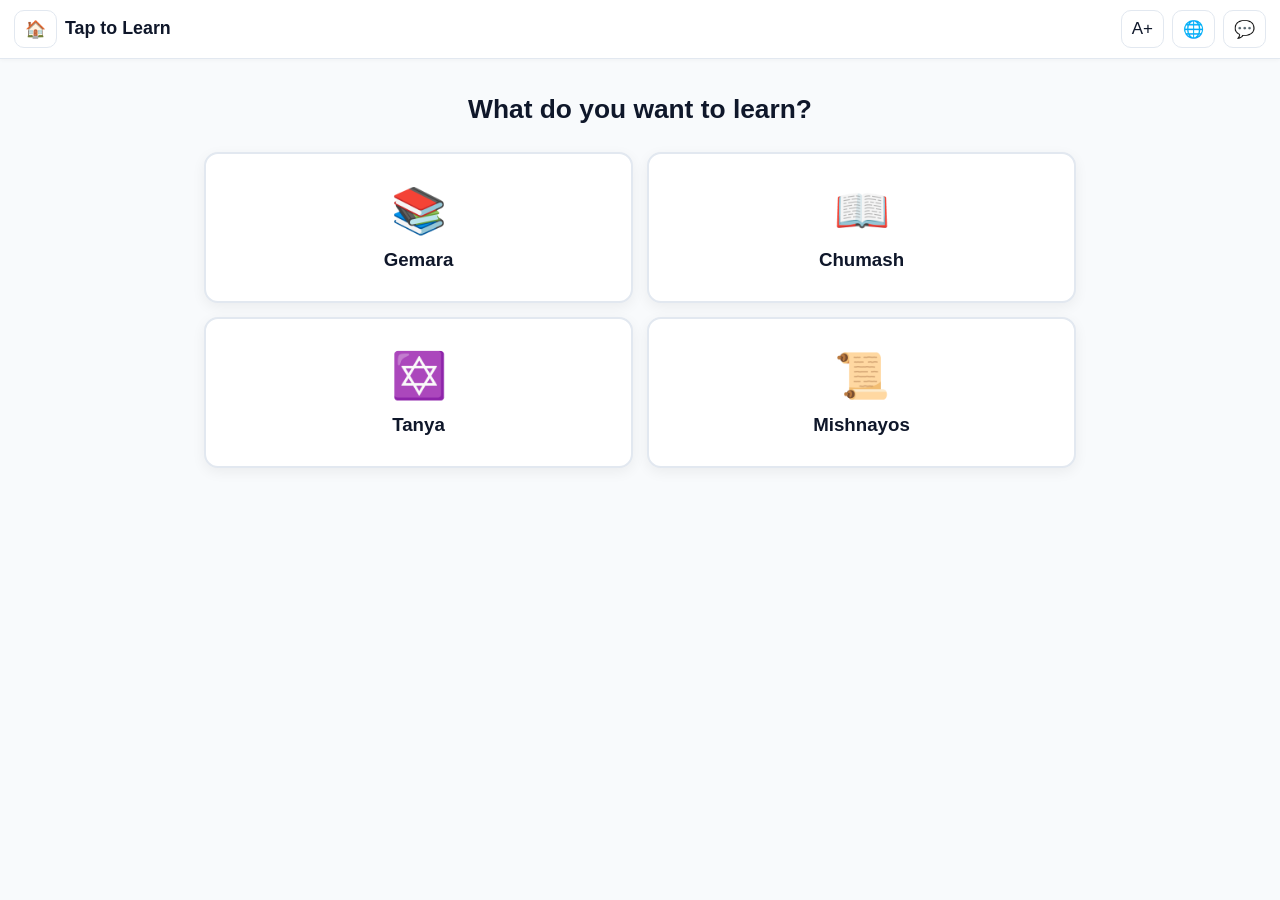
==== commit 9f5f0c5c: "V2 rewrite: minimal reading-focused app. Sefaria text + Sefaria lexicon tap-translate. Removed XP/ga" ====
--- a/templates/index.html
+++ b/templates/index.html
@@ -3,274 +3,76 @@
 <head>
   <meta charset="UTF-8" />
   <meta name="viewport" content="width=device-width, initial-scale=1.0" />
-  <title>Berachos / Shabbos Tutor</title>
+  <title>Tap to Learn — Gemara, Tanya, Chumash</title>
   <link rel="stylesheet" href="/static/css/style.css" />
 </head>
-<body data-lang="en" data-age="" data-mode="">
-  <header id="app-header" class="app-header hidden">
-    <div class="header-left">
-      <button id="home-btn" class="icon-btn" aria-label="Home">🏠</button>
-      <span id="app-title" class="app-title" data-i18n="app_title">Learning Tutor</span>
-    </div>
-    <div class="header-center">
-      <div id="xp-bar-wrap" class="xp-bar-wrap"></div>
-      <div id="daily-goal-bar" class="daily-goal-bar"></div>
-    </div>
-    <div class="header-right">
-      <span id="streak-badge" class="streak-badge hidden">
-        <span class="flame">🔥</span><span id="streak-count">0</span>
-      </span>
-      <button id="focus-btn" class="icon-btn" aria-label="Focus">🎯</button>
-      <button id="sbs-btn" class="icon-btn" aria-label="Side by side">⇔</button>
-      <button id="chazara-btn" class="icon-btn" aria-label="Chazara">🔁</button>
-      <button id="mistakes-btn" class="icon-btn" aria-label="Mistakes">📋</button>
-      <button id="notes-btn" class="icon-btn" aria-label="Notes">📝</button>
-      <button id="bookmarks-btn" class="icon-btn" aria-label="Bookmarks">🔖</button>
-      <button id="search-btn" class="icon-btn" aria-label="Search">🔍</button>
-      <button id="feedback-btn" class="icon-btn" aria-label="Feedback">💬</button>
-      <button id="settings-btn" class="icon-btn" aria-label="Settings">⚙️</button>
-      <button id="lang-toggle" class="lang-btn" aria-label="Language">🌐</button>
-    </div>
+<body data-lang="en" data-font="medium">
+  <header class="topbar">
+    <button id="home-btn" class="topbar-btn" aria-label="Home">🏠</button>
+    <h1 id="topbar-title" class="topbar-title">Tap to Learn</h1>
+    <div class="topbar-spacer"></div>
+    <button id="font-btn" class="topbar-btn" aria-label="Font size">A+</button>
+    <button id="lang-btn" class="topbar-btn" aria-label="Language">🌐</button>
+    <button id="feedback-btn" class="topbar-btn" aria-label="Feedback">💬</button>
   </header>
 
-  <main id="app-main">
-    <!-- Language -->
-    <section id="screen-language" class="screen active">
-      <h1 class="big-title" data-i18n="select_language">Choose your language</h1>
-      <div class="big-buttons two-col">
-        <button class="choice-btn primary" data-lang-choice="en">English</button>
-        <button class="choice-btn primary" data-lang-choice="yi" dir="rtl">ייִדיש</button>
+  <main id="main">
+    <!-- Screen 1: Pick sefer type -->
+    <section id="screen-type" class="screen active">
+      <h2 class="screen-title" data-i18n="pick_type">What do you want to learn?</h2>
+      <div class="big-grid">
+        <button class="big-tile" data-type="gemara"><span class="emoji">📚</span><span data-i18n="t_gemara">Gemara</span></button>
+        <button class="big-tile" data-type="chumash"><span class="emoji">📖</span><span data-i18n="t_chumash">Chumash</span></button>
+        <button class="big-tile" data-type="tanya"><span class="emoji">✡️</span><span data-i18n="t_tanya">Tanya</span></button>
+        <button class="big-tile" data-type="mishnayos"><span class="emoji">📜</span><span data-i18n="t_mishnayos">Mishnayos</span></button>
       </div>
     </section>
 
-    <!-- Age -->
-    <section id="screen-age" class="screen">
-      <h1 class="big-title" data-i18n="select_age">Choose your age group</h1>
-      <div class="big-buttons three-col">
-        <button class="choice-btn" data-age-choice="kids"><span class="emoji">🧒</span><span data-i18n="kids">Kids</span></button>
-        <button class="choice-btn" data-age-choice="teens"><span class="emoji">🧑</span><span data-i18n="teens">Teens</span></button>
-        <button class="choice-btn" data-age-choice="adults"><span class="emoji">🧓</span><span data-i18n="adults">Adults</span></button>
-      </div>
-      <button class="back-btn" data-back="screen-language" data-i18n="back">Back</button>
+    <!-- Screen 2: Pick masechta / sefer -->
+    <section id="screen-sefer" class="screen">
+      <h2 class="screen-title" id="sefer-title"></h2>
+      <div class="sefer-grid" id="sefer-grid"></div>
+      <button class="back" data-back="screen-type" data-i18n="back">← Back</button>
     </section>
 
-    <!-- Challenges -->
-    <section id="screen-challenges" class="screen">
-      <h1 class="big-title" data-i18n="challenges_title">What's hard for you?</h1>
-      <p class="subtitle" data-i18n="challenges_subtitle">Pick everything that applies.</p>
-      <div class="checkbox-list" id="challenge-list">
-        <label class="check-item"><input type="checkbox" value="focus" /><span data-i18n="challenge_focus">Hard to focus</span></label>
-        <label class="check-item"><input type="checkbox" value="memory" /><span data-i18n="challenge_memory">Memory</span></label>
-        <label class="check-item"><input type="checkbox" value="reading" /><span data-i18n="challenge_reading">Reading</span></label>
-        <label class="check-item"><input type="checkbox" value="slow" /><span data-i18n="challenge_slow">Slow</span></label>
-        <label class="check-item"><input type="checkbox" value="aramaic" /><span data-i18n="challenge_aramaic">Aramaic</span></label>
-        <label class="check-item"><input type="checkbox" value="unknown" /><span data-i18n="challenge_unknown">Unknown</span></label>
-      </div>
-      <div class="nav-row">
-        <button class="back-btn" data-back="screen-age" data-i18n="back">Back</button>
-        <button id="challenges-next" class="primary-btn" data-i18n="next">Next</button>
-      </div>
+    <!-- Screen 3: Pick daf / chapter -->
+    <section id="screen-page" class="screen">
+      <h2 class="screen-title" id="page-title"></h2>
+      <div class="page-grid" id="page-grid"></div>
+      <button class="back" data-back="screen-sefer" data-i18n="back">← Back</button>
     </section>
 
-    <!-- Diagnostic Quiz -->
-    <section id="screen-quiz" class="screen">
-      <h1 class="big-title" data-i18n="quiz_title">Quick Quiz</h1>
-      <div id="quiz-progress" class="quiz-progress"></div>
-      <div id="quiz-question-area" class="quiz-area"></div>
-      <div class="nav-row">
-        <button id="quiz-back" class="back-btn" data-i18n="back">Back</button>
-        <button id="quiz-next" class="primary-btn" data-i18n="next">Next</button>
+    <!-- Screen 4: Read -->
+    <section id="screen-read" class="screen">
+      <div class="read-header">
+        <button class="back" data-back="screen-page" data-i18n="back">← Back</button>
+        <h2 class="read-title" id="read-title"></h2>
+        <a id="torahanytime" class="ta-btn" target="_blank" rel="noopener">🎧</a>
       </div>
-    </section>
-
-    <!-- Pick -->
-    <section id="screen-pick" class="screen">
-      <h1 class="big-title" data-i18n="pick_title">What do you want to learn?</h1>
-      <div id="type-chips" class="type-chips">
-        <button class="type-chip active" data-type="all" data-i18n="type_all">All</button>
-        <button class="type-chip" data-type="gemara" data-i18n="type_gemara">📚 Gemara</button>
-        <button class="type-chip" data-type="chumash" data-i18n="type_chumash">📖 Chumash</button>
-        <button class="type-chip" data-type="tanya" data-i18n="type_tanya">✡️ Tanya</button>
-        <button class="type-chip" data-type="mishnayos" data-i18n="type_mishnayos">📜 Mishnayos</button>
+      <div class="read-tip" data-i18n="tap_hint">👆 Tap any Hebrew word for a real dictionary translation</div>
+      <div id="read-body" class="read-body">
+        <div class="loading" data-i18n="loading">Loading authoritative text from Sefaria…</div>
       </div>
-      <div id="picker-tools" class="picker-tools"></div>
-      <div id="completion-map" class="completion-map"></div>
-      <div id="weak-spots" class="weak-spots"></div>
-      <div id="perakim-list" class="perakim-list"></div>
-      <button class="back-btn" id="pick-back" data-i18n="back">Back</button>
-    </section>
-
-    <!-- Mode -->
-    <section id="screen-mode" class="screen">
-      <h1 class="big-title" data-i18n="select_mode">How do you want to learn?</h1>
-      <p id="sugya-summary" class="subtitle"></p>
-      <p id="mode-recommendation" class="subtitle"></p>
-      <div class="big-buttons three-col" id="mode-buttons">
-        <button class="choice-btn mode-btn" data-mode-choice="plain_read" data-for-types="tanya,chumash,mishnayos,gemara"><span class="emoji">📜</span><span data-i18n="mode_plain_read">Plain Read</span></button>
-        <button class="choice-btn mode-btn" data-mode-choice="game" data-for-types="gemara,mishnayos"><span class="emoji">🎮</span><span data-i18n="mode_game">Game</span></button>
-        <button class="choice-btn mode-btn" data-mode-choice="flashcard" data-for-types="gemara,tanya,chumash,mishnayos"><span class="emoji">🃏</span><span data-i18n="mode_flashcard">Flashcards</span></button>
-        <button class="choice-btn mode-btn" data-mode-choice="story" data-for-types="gemara,tanya,chumash,mishnayos"><span class="emoji">📖</span><span data-i18n="mode_story">Story</span></button>
-      </div>
-      <button class="back-btn" data-back="screen-pick" data-i18n="back">Back</button>
-    </section>
-
-    <!-- Learn -->
-    <section id="screen-learn" class="screen">
-      <div id="sugya-header" class="sugya-header"></div>
-      <div id="aramaic-toggle-wrap" class="aramaic-toggle-wrap"></div>
-      <div id="aramaic-panel" class="aramaic-panel hidden"></div>
-      <div id="combo-indicator" class="combo-indicator hidden"></div>
-      <div id="learn-container"></div>
-      <div class="nav-row">
-        <button id="learn-back" class="back-btn" data-i18n="switch_mode">Switch Mode</button>
-      </div>
-    </section>
-
-    <!-- Welcome Back -->
-    <section id="screen-welcome-back" class="screen">
-      <h1 class="big-title" data-i18n="welcome_back">Welcome back!</h1>
-      <p id="welcome-streak-msg" class="subtitle"></p>
-      <div id="weekly-recap" class="weekly-recap-wrap"></div>
-      <div id="continue-where" class="continue-where"></div>
-      <div id="daily-plan-wrap"></div>
-      <div id="due-cards-btn-wrap"></div>
-      <div class="big-buttons two-col">
-        <button id="resume-btn" class="primary-btn" data-i18n="resume">Resume</button>
-        <button id="fresh-btn" class="choice-btn" data-i18n="start_fresh">Start fresh</button>
-      </div>
-    </section>
-
-    <!-- Mistakes -->
-    <section id="screen-mistakes" class="screen">
-      <h1 class="big-title" data-i18n="my_mistakes">My Mistakes</h1>
-      <div id="mistakes-list-body" class="mistakes-list"></div>
-      <div class="nav-row">
-        <button class="back-btn" id="mistakes-back" data-i18n="back">Back</button>
-        <button id="practice-mistakes-btn" class="primary-btn" data-i18n="practice_mistakes">Practice Mistakes</button>
-      </div>
-    </section>
-
-    <!-- Notes -->
-    <section id="screen-notes" class="screen">
-      <h1 class="big-title" data-i18n="my_notes">My Notes</h1>
-      <div id="notes-list-body" class="notes-list"></div>
-      <button class="back-btn" id="notes-back" data-i18n="back">Back</button>
-    </section>
-
-    <!-- Stickers (kids) -->
-    <section id="screen-stickers" class="screen">
-      <h1 class="big-title" data-i18n="my_stickers">My Stickers</h1>
-      <div id="sticker-grid" class="sticker-grid"></div>
-      <button class="back-btn" id="stickers-back" data-i18n="back">Back</button>
-    </section>
-
-    <!-- Chazara -->
-    <section id="screen-chazara" class="screen">
-      <h1 class="big-title" data-i18n="chazara_title">Chazara</h1>
-      <div id="chazara-area"></div>
-      <div class="nav-row">
-        <button class="back-btn" id="chazara-back" data-i18n="done_for_now">Done</button>
-      </div>
+      <div class="read-nav" id="read-nav"></div>
     </section>
   </main>
 
-  <!-- Accessibility panel -->
-  <button id="a11y-btn" class="a11y-btn" aria-label="Accessibility">♿</button>
-  <div id="a11y-panel" class="a11y-panel hidden">
-    <h3 data-i18n="accessibility_label">Accessibility</h3>
-    <div class="a11y-row"><label data-i18n="font_size">Font size</label>
-      <div class="btn-row"><button data-font="small">S</button><button data-font="medium">M</button><button data-font="large">L</button><button data-font="xlarge">XL</button></div>
-    </div>
-    <div class="a11y-row"><label data-i18n="contrast">Contrast</label>
-      <div class="btn-row"><button data-contrast="normal" data-i18n="contrast_normal">Normal</button><button data-contrast="high" data-i18n="contrast_high">High</button></div>
-    </div>
-    <div class="a11y-row"><label data-i18n="audio">Audio</label>
-      <div class="btn-row"><button data-audio="on">ON</button><button data-audio="off">OFF</button></div>
-    </div>
-    <button id="a11y-close" class="close-btn">×</button>
-  </div>
+  <!-- Word popup -->
+  <div id="word-popup" class="popup hidden"></div>
 
-  <!-- Settings overlay -->
-  <div id="settings-overlay" class="settings-overlay hidden">
-    <div class="settings-modal">
-      <div class="settings-header">
-        <h2 data-i18n="settings_title">Settings</h2>
-        <button id="settings-close" class="close-btn">×</button>
+  <!-- Feedback modal -->
+  <div id="feedback-modal" class="modal hidden">
+    <div class="modal-card">
+      <div class="modal-head">
+        <h3 data-i18n="feedback">Feedback</h3>
+        <button id="feedback-close" class="close">×</button>
       </div>
-      <div id="settings-body" class="settings-body"></div>
+      <textarea id="feedback-text" rows="6" placeholder="Bug? Idea? Something missing? Tell me."></textarea>
+      <button id="feedback-send" class="primary" data-i18n="send">Send</button>
     </div>
   </div>
 
-  <!-- Word popup -->
-  <div id="word-popup" class="word-popup hidden"></div>
-
-  <!-- Search overlay -->
-  <div id="search-overlay" class="settings-overlay hidden">
-    <div class="settings-modal" style="max-width:680px">
-      <div class="settings-header">
-        <h2>🔍 <span data-i18n="search_title">Search</span></h2>
-        <button id="search-close" class="close-btn">×</button>
-      </div>
-      <div class="settings-body">
-        <input id="search-input" type="search" class="search-input" placeholder="Type to search…" />
-        <div id="search-results" class="search-results"></div>
-      </div>
-    </div>
-  </div>
-
-  <!-- Feedback overlay -->
-  <div id="feedback-overlay" class="settings-overlay hidden">
-    <div class="settings-modal" style="max-width:520px">
-      <div class="settings-header">
-        <h2 data-i18n="feedback_title">Send Feedback</h2>
-        <button id="feedback-close" class="close-btn">×</button>
-      </div>
-      <div class="settings-body">
-        <p style="color:var(--text-soft);margin-top:0" data-i18n="feedback_intro">Found a bug or want to suggest something? Send a quick message.</p>
-        <div class="settings-row" style="flex-direction:column;align-items:stretch">
-          <label data-i18n="feedback_type">Type</label>
-          <select id="feedback-type" class="settings-number" style="width:100%;text-align:left;padding:8px">
-            <option value="bug" data-i18n="feedback_bug">🐛 Bug</option>
-            <option value="feature" data-i18n="feedback_feature">💡 Feature idea</option>
-            <option value="content" data-i18n="feedback_content">📚 Content request</option>
-            <option value="other" data-i18n="feedback_other">💬 Other</option>
-          </select>
-        </div>
-        <div class="settings-row" style="flex-direction:column;align-items:stretch;margin-top:12px">
-          <label data-i18n="feedback_message">Message</label>
-          <textarea id="feedback-msg" rows="6" style="width:100%;padding:10px;border:1px solid var(--border);border-radius:8px;font-family:inherit;resize:vertical" placeholder=""></textarea>
-        </div>
-        <div class="settings-row" style="flex-direction:column;align-items:stretch;margin-top:12px">
-          <label data-i18n="feedback_from">From (optional email)</label>
-          <input id="feedback-email" type="email" class="settings-number" style="width:100%;text-align:left;padding:8px" placeholder="you@example.com" />
-        </div>
-        <div style="text-align:end;margin-top:18px">
-          <button id="feedback-send" class="primary-btn" data-i18n="feedback_send">Send</button>
-        </div>
-      </div>
-    </div>
-  </div>
-
-  <div id="toast" class="toast hidden"></div>
-  <div id="celebrate" class="celebrate hidden"></div>
-
-  <!-- Scripts: order matters -->
   <script src="/static/js/i18n.js"></script>
-  <script src="/static/js/illustrations.js"></script>
-  <script src="/static/js/accessibility.js"></script>
-  <script src="/static/js/streak.js"></script>
-  <script src="/static/js/progress.js"></script>
-  <script src="/static/js/settings.js"></script>
-  <script src="/static/js/audio.js"></script>
-  <script src="/static/js/xp.js"></script>
-  <script src="/static/js/mascot.js"></script>
-  <script src="/static/js/review.js"></script>
-  <script src="/static/js/onboarding.js"></script>
-  <script src="/static/js/modes/game.js"></script>
-  <script src="/static/js/modes/flashcard.js"></script>
-  <script src="/static/js/modes/story.js"></script>
-  <script src="/static/js/modes/plainread.js"></script>
-  <script src="/static/js/features-v5.js"></script>
   <script src="/static/js/sefaria.js"></script>
   <script src="/static/js/main.js"></script>
 </body>
--- a/static/css/style.css
+++ b/static/css/style.css
@@ -1,1274 +1,390 @@
-/* ============================================================
-   Learning Tutor V2 — full stylesheet
-   ============================================================ */
-
+/* Tap to Learn — minimal v2 stylesheet */
 :root {
-  --bg: #f7fafc;
-  --bg-card: #ffffff;
-  --text: #1a202c;
-  --text-soft: #4a5568;
-  --primary: #4f6df5;
-  --primary-dark: #3a55d4;
+  --bg: #f8fafc;
+  --card: #ffffff;
+  --text: #0f172a;
+  --text-soft: #475569;
+  --primary: #4f46e5;
+  --primary-dark: #4338ca;
   --accent: #f59e0b;
-  --success: #10b981;
-  --danger: #ef4444;
   --border: #e2e8f0;
-  --shadow: 0 4px 12px rgba(0, 0, 0, 0.08);
-  --radius: 12px;
-  --radius-lg: 20px;
-  --font-size-base: 16px;
-  --transition: 0.25s ease;
-}
-
-body[data-age="kids"] {
-  --bg: #fff8e7;
-  --bg-card: #ffffff;
-  --text: #2d3748;
-  --primary: #ff9f1c;
-  --primary-dark: #f08c00;
-  --accent: #2ec4b6;
-  --success: #06d6a0;
-  --danger: #ef476f;
-  --radius: 22px;
-  --radius-lg: 32px;
-  --font-size-base: 18px;
-}
-
-body[data-contrast="high"] {
-  --bg: #000000;
-  --bg-card: #1a1a1a;
-  --text: #ffffff;
-  --text-soft: #f0f0f0;
-  --primary: #ffd700;
-  --primary-dark: #e6c200;
-  --accent: #00ffff;
-  --border: #555555;
-}
-
-body[data-font="small"]   { --font-size-base: 14px; }
-body[data-font="medium"]  { --font-size-base: 16px; }
-body[data-font="large"]   { --font-size-base: 19px; }
-body[data-font="xlarge"]  { --font-size-base: 23px; }
-
+  --shadow: 0 4px 14px rgba(0,0,0,0.06);
+  --shadow-lg: 0 10px 30px rgba(0,0,0,0.10);
+  --radius: 14px;
+  --base: 17px;
+}
+body[data-font="small"] { --base: 15px; }
+body[data-font="medium"] { --base: 17px; }
+body[data-font="large"] { --base: 20px; }
+body[data-font="xlarge"] { --base: 24px; }
 body[data-lang="yi"] { direction: rtl; }
-body[data-lang="yi"] .header-left { flex-direction: row-reverse; }
-body[data-lang="yi"] .header-right { flex-direction: row-reverse; }
-body[data-lang="yi"] .nav-row { flex-direction: row-reverse; }
 
 * { box-sizing: border-box; }
-
 html, body {
   margin: 0;
   padding: 0;
   background: var(--bg);
   color: var(--text);
   font-family: -apple-system, BlinkMacSystemFont, "Segoe UI", Roboto, "Noto Sans Hebrew", sans-serif;
-  font-size: var(--font-size-base);
-  line-height: 1.5;
+  font-size: var(--base);
+  line-height: 1.55;
   min-height: 100vh;
-  transition: background var(--transition), color var(--transition);
-}
-
+}
 .hidden { display: none !important; }
 
-/* Header — slim, clean two-row layout */
-.app-header {
+/* Topbar */
+.topbar {
+  position: sticky; top: 0; z-index: 30;
+  display: flex; align-items: center; gap: 8px;
+  padding: 10px 14px;
+  background: white;
+  border-bottom: 1px solid var(--border);
+  box-shadow: 0 1px 4px rgba(0,0,0,0.04);
+}
+.topbar-title {
+  margin: 0;
+  font-size: 1.05em;
+  font-weight: 700;
+  white-space: nowrap;
+  overflow: hidden;
+  text-overflow: ellipsis;
+}
+.topbar-spacer { flex: 1; }
+.topbar-btn {
+  background: transparent;
+  border: 1px solid var(--border);
+  border-radius: 10px;
+  padding: 6px 10px;
+  font-size: 1em;
+  cursor: pointer;
+  color: var(--text);
+  min-height: 38px;
+  min-width: 38px;
+  transition: background 0.15s;
+  font-family: inherit;
+}
+.topbar-btn:hover { background: var(--bg); }
+.topbar-btn:active { transform: scale(0.95); }
+
+/* Main + screens */
+#main {
+  max-width: 900px;
+  margin: 0 auto;
+  padding: 18px 14px 80px;
+}
+.screen { display: none; animation: fade 0.25s ease; }
+.screen.active { display: block; }
+@keyframes fade {
+  from { opacity: 0; transform: translateY(4px); }
+  to { opacity: 1; transform: translateY(0); }
+}
+
+.screen-title {
+  font-size: 1.55em;
+  margin: 12px 0 22px;
+  text-align: center;
+  font-weight: 700;
+}
+
+/* Type grid (4 big tiles) */
+.big-grid {
   display: grid;
-  grid-template-columns: 1fr auto;
+  grid-template-columns: 1fr 1fr;
+  gap: 14px;
+  margin-top: 10px;
+}
+.big-tile {
+  background: var(--card);
+  border: 2px solid var(--border);
+  border-radius: var(--radius);
+  padding: 30px 14px;
+  font-size: 1.1em;
+  font-weight: 700;
+  cursor: pointer;
+  color: var(--text);
+  display: flex;
+  flex-direction: column;
   align-items: center;
-  gap: 6px 12px;
-  padding: 8px 14px;
-  background: linear-gradient(180deg, var(--bg-card), var(--bg-card) 70%, transparent);
-  border-bottom: 1px solid var(--border);
-  position: sticky;
-  top: 0;
-  z-index: 50;
-  backdrop-filter: blur(8px);
-  -webkit-backdrop-filter: blur(8px);
-  background-color: color-mix(in srgb, var(--bg-card) 92%, transparent);
-}
-.header-left, .header-right {
-  display: flex;
-  align-items: center;
-  gap: 6px;
-  min-width: 0;
-}
-.header-right { justify-self: end; }
-.header-center {
-  grid-column: 1 / -1;
+  gap: 12px;
+  min-height: 130px;
+  transition: all 0.18s;
+  font-family: inherit;
+  box-shadow: var(--shadow);
+}
+.big-tile:hover {
+  border-color: var(--primary);
+  transform: translateY(-2px);
+  box-shadow: var(--shadow-lg);
+}
+.big-tile .emoji { font-size: 2.4em; }
+
+/* Sefer + page grids */
+.sefer-grid, .page-grid {
+  display: grid;
+  grid-template-columns: repeat(auto-fill, minmax(120px, 1fr));
+  gap: 10px;
+}
+.sefer-tile, .page-tile {
+  background: var(--card);
+  border: 1.5px solid var(--border);
+  border-radius: 10px;
+  padding: 18px 10px;
+  cursor: pointer;
+  font-weight: 600;
+  text-align: center;
+  font-family: inherit;
+  color: var(--text);
+  transition: all 0.15s;
+  font-size: 1em;
+  min-height: 60px;
+}
+.sefer-tile:hover, .page-tile:hover {
+  border-color: var(--primary);
+  background: #eef2ff;
+}
+.sefer-tile.locked { opacity: 0.45; cursor: not-allowed; }
+.sefer-tile.locked:hover { background: var(--card); border-color: var(--border); }
+
+/* Back button */
+.back {
+  background: transparent;
+  border: 1px solid var(--border);
+  border-radius: 10px;
+  padding: 10px 18px;
+  margin-top: 24px;
+  cursor: pointer;
+  color: var(--text-soft);
+  font-family: inherit;
+  font-size: 0.95em;
+}
+.back:hover { background: var(--bg); color: var(--text); }
+
+/* Read screen */
+.read-header {
   display: flex;
   align-items: center;
   gap: 10px;
-  padding-top: 2px;
+  margin: 4px 0 14px;
   flex-wrap: wrap;
 }
-.app-title { font-weight: 700; font-size: 1.02em; white-space: nowrap; overflow: hidden; text-overflow: ellipsis; }
-
-.icon-btn, .lang-btn {
-  background: transparent;
-  border: none;
-  border-radius: 10px;
-  padding: 6px 8px;
-  cursor: pointer;
-  font-size: 1.05em;
-  color: var(--text);
-  min-height: 36px;
-  min-width: 36px;
-  transition: background var(--transition), transform 0.1s;
-}
-.icon-btn:hover, .lang-btn:hover { background: var(--bg); }
-.icon-btn:active, .lang-btn:active { transform: scale(0.92); }
-
-.streak-badge {
-  display: inline-flex; align-items: center; gap: 3px;
-  padding: 3px 9px;
-  background: linear-gradient(135deg, #f59e0b, #ef4444);
-  color: white;
-  border-radius: 999px; font-weight: 700;
-  font-size: 0.85em;
-  box-shadow: 0 2px 6px rgba(239,68,68,0.25);
-}
-body[data-age="kids"] .streak-badge { font-size: 1em; padding: 5px 12px; }
-body[data-age="kids"] .streak-badge .flame {
-  animation: flicker 1.2s ease-in-out infinite alternate;
+.read-header .back { margin-top: 0; }
+.read-title {
+  flex: 1;
+  margin: 0;
+  font-size: 1.25em;
+  text-align: center;
+  font-weight: 700;
+  min-width: 140px;
+}
+.ta-btn {
   display: inline-block;
-}
-@keyframes flicker {
-  0% { transform: scale(1) rotate(-3deg); }
-  100% { transform: scale(1.15) rotate(3deg); }
-}
-
-/* Combined XP + Daily strip — one slim row */
-.xp-bar-wrap {
-  display: inline-flex; align-items: center; gap: 7px;
-  padding: 2px 0;
-  font-size: 0.78em;
-  font-weight: 600;
-  color: var(--text-soft);
-}
-.xp-level-label { font-weight: 700; color: var(--primary); }
-.xp-bar-bg {
-  width: 80px; height: 6px;
-  background: var(--border);
-  border-radius: 999px;
-  overflow: hidden;
-}
-.xp-bar-fill {
-  height: 100%;
-  background: linear-gradient(90deg, var(--primary), var(--accent));
-  transition: width 0.4s ease;
-}
-.xp-num { color: var(--text-soft); font-size: 0.92em; }
-
-/* Daily goal bar */
-.daily-goal-bar {
-  display: inline-flex; align-items: center; gap: 5px;
-  font-size: 0.78em;
-  font-weight: 600;
-  color: var(--text-soft);
-  padding-inline-start: 8px;
-  border-inline-start: 1px solid var(--border);
-}
-.dg-label { color: var(--text-soft); }
-.dg-bg {
-  width: 60px; height: 5px; background: var(--border);
-  border-radius: 999px; overflow: hidden;
-}
-.dg-fill { height: 100%; background: var(--success); transition: width 0.4s ease; }
-
-/* Main + Screens */
-#app-main {
-  max-width: 980px;
-  margin: 0 auto;
-  padding: 20px 16px 120px;
-}
-
-.screen { display: none; animation: fadeIn 0.35s ease; }
-.screen.active { display: block; }
-@keyframes fadeIn {
-  from { opacity: 0; transform: translateY(8px); }
-  to   { opacity: 1; transform: translateY(0); }
-}
-
-.big-title { font-size: 2em; margin: 18px 0 14px; text-align: center; }
-body[data-age="kids"] .big-title { font-size: 2.3em; color: var(--primary-dark); }
-
-.subtitle { text-align: center; color: var(--text-soft); margin-bottom: 20px; }
-
-/* Buttons */
-.big-buttons {
-  display: grid; gap: 16px; margin: 20px 0;
-}
-.big-buttons.two-col { grid-template-columns: repeat(auto-fit, minmax(180px, 1fr)); }
-.big-buttons.three-col { grid-template-columns: repeat(auto-fit, minmax(180px, 1fr)); }
-
-.choice-btn {
-  background: var(--bg-card);
-  border: 2px solid var(--border);
-  border-radius: var(--radius-lg);
-  padding: 24px 18px;
-  font-size: 1.15em;
-  font-weight: 600;
-  cursor: pointer;
-  color: var(--text);
-  transition: all var(--transition);
-  display: flex; flex-direction: column; align-items: center; gap: 10px;
-  min-height: 80px;
-  font-family: inherit;
-}
-body[data-age="kids"] .choice-btn {
-  min-height: 120px; font-size: 1.35em; border-width: 3px;
-  box-shadow: 0 6px 0 var(--border);
-}
-.choice-btn:hover, .choice-btn:focus {
-  border-color: var(--primary); transform: translateY(-2px); box-shadow: var(--shadow);
-}
-.choice-btn.primary { background: var(--primary); color: white; border-color: var(--primary); }
-.choice-btn.primary:hover { background: var(--primary-dark); border-color: var(--primary-dark); }
-.choice-btn .emoji { font-size: 2em; }
-
-.primary-btn {
-  background: var(--primary); color: white;
-  border: none; border-radius: var(--radius);
-  padding: 12px 24px; font-size: 1em; font-weight: 700;
-  cursor: pointer; min-height: 46px;
-  transition: background var(--transition);
-  font-family: inherit;
-}
-.primary-btn:hover { background: var(--primary-dark); }
-.primary-btn:disabled { background: var(--border); cursor: not-allowed; }
-body[data-age="kids"] .primary-btn { min-height: 60px; font-size: 1.18em; border-radius: var(--radius-lg); }
-
-.back-btn {
-  background: transparent; color: var(--text-soft);
-  border: 1px solid var(--border); border-radius: var(--radius);
-  padding: 10px 18px; cursor: pointer; font-size: 0.95em;
-  min-height: 44px; font-family: inherit;
-}
-.back-btn:hover { background: var(--bg); }
-
-.nav-row {
-  display: flex; justify-content: space-between; align-items: center;
-  gap: 12px; margin-top: 22px; flex-wrap: wrap;
-}
-
-/* Checkboxes */
-.checkbox-list { display: flex; flex-direction: column; gap: 10px; max-width: 540px; margin: 0 auto; }
-.check-item {
-  display: flex; align-items: center; gap: 12px;
-  padding: 14px; background: var(--bg-card);
-  border: 2px solid var(--border); border-radius: var(--radius);
-  cursor: pointer; font-size: 1.02em;
-  transition: border-color var(--transition);
-}
-.check-item:hover { border-color: var(--primary); }
-.check-item input[type="checkbox"] { width: 22px; height: 22px; cursor: pointer; }
-body[data-age="kids"] .check-item { padding: 20px; font-size: 1.12em; }
-
-/* Quiz */
-.quiz-progress { text-align: center; color: var(--text-soft); margin-bottom: 14px; }
-.quiz-area { background: var(--bg-card); border-radius: var(--radius-lg); padding: 22px; box-shadow: var(--shadow); margin-bottom: 14px; }
-.quiz-question-text { font-size: 1.18em; font-weight: 600; margin-bottom: 14px; }
-.quiz-options { display: flex; flex-direction: column; gap: 8px; }
-.quiz-option {
-  text-align: start; padding: 13px 16px;
-  background: var(--bg); border: 2px solid var(--border);
-  border-radius: var(--radius); cursor: pointer;
-  font-size: 1em; color: var(--text);
-  transition: all var(--transition); font-family: inherit;
-}
-.quiz-option:hover { border-color: var(--primary); }
-.quiz-option.selected { border-color: var(--primary); background: var(--primary); color: white; }
-
-/* Picker */
-.picker-tools {
-  display: flex; gap: 10px; justify-content: center; flex-wrap: wrap;
-  margin-bottom: 20px;
-}
-.picker-tools button {
-  background: var(--bg-card); border: 2px solid var(--border);
-  border-radius: var(--radius); padding: 10px 16px;
-  cursor: pointer; font-weight: 600;
-  font-family: inherit; color: var(--text);
-}
-.picker-tools button:hover { border-color: var(--primary); }
-.picker-tools button.active { background: var(--primary); color: white; border-color: var(--primary); }
-
-.completion-map {
-  background: var(--bg-card); border-radius: var(--radius);
-  padding: 14px; box-shadow: var(--shadow); margin-bottom: 16px;
-}
-.completion-map h3 { margin: 0 0 10px; font-size: 1.1em; }
-.daf-tile-row { display: flex; flex-wrap: wrap; gap: 6px; }
-.daf-tile {
-  display: inline-flex; align-items: center; justify-content: center;
-  min-width: 44px; height: 36px; padding: 0 8px;
-  border-radius: 8px; cursor: pointer; font-weight: 700;
-  background: #e5e7eb; color: #6b7280;
-  border: 2px solid transparent;
-  font-size: 0.85em; font-family: inherit;
-}
-.daf-tile.started { background: #fde68a; color: #92400e; }
-.daf-tile.complete { background: #86efac; color: #065f46; border-color: #10b981; }
-.daf-tile:hover { transform: translateY(-2px); }
-
-.weak-spots {
-  background: var(--bg-card); border-radius: var(--radius);
-  padding: 14px; box-shadow: var(--shadow); margin-bottom: 16px;
-}
-.weak-spots h3 { margin: 0 0 10px; font-size: 1.1em; color: var(--danger); }
-.weak-item {
-  display: flex; justify-content: space-between; align-items: center;
-  padding: 8px 0; border-bottom: 1px solid var(--border);
-}
-.weak-item:last-child { border-bottom: none; }
-.weak-item button {
-  background: var(--primary); color: white; border: none;
-  border-radius: 6px; padding: 6px 10px; cursor: pointer;
-  font-size: 0.85em; font-family: inherit;
-}
-
-.perakim-list { display: flex; flex-direction: column; gap: 20px; margin: 16px 0; }
-.masechta-header { margin-top: 10px; padding-bottom: 4px; border-bottom: 3px solid var(--primary); }
-.masechta-title { margin: 0; font-size: 1.55em; color: var(--primary-dark); }
-body[data-age="kids"] .masechta-title { font-size: 1.85em; }
-
-.perek-block {
-  background: var(--bg-card); border: 2px solid var(--border);
-  border-radius: var(--radius-lg); padding: 18px; box-shadow: var(--shadow);
-}
-.perek-title { font-size: 1.25em; font-weight: 700; margin-bottom: 8px; color: var(--primary-dark); }
-.perek-subtitle { font-size: 0.92em; color: var(--text-soft); margin-bottom: 12px; }
-.sugya-grid {
-  display: grid; grid-template-columns: repeat(auto-fill, minmax(220px, 1fr));
-  gap: 12px;
-}
-.sugya-card {
-  background: var(--bg); border: 2px solid var(--border);
-  border-radius: var(--radius); padding: 12px;
-  cursor: pointer; transition: all var(--transition);
-  display: flex; align-items: center; gap: 12px;
-  text-align: start; color: var(--text); font-family: inherit;
-  position: relative;
-}
-.sugya-card:hover { border-color: var(--primary); transform: translateY(-2px); box-shadow: var(--shadow); }
-.sugya-thumb { width: 56px; height: 56px; flex-shrink: 0; }
-.sugya-thumb svg { width: 100%; height: 100%; display: block; border-radius: 50%; }
-.sugya-info { flex: 1; min-width: 0; }
-.sugya-daf { font-size: 0.8em; color: var(--primary); font-weight: 700; }
-.sugya-title-text { font-weight: 600; font-size: 0.98em; line-height: 1.3; }
-.sugya-status { font-size: 1.1em; margin-inline-start: 6px; }
-.sugya-bookmark {
-  position: absolute; top: 4px; inset-inline-end: 6px;
-  background: transparent; border: none;
-  font-size: 1.1em; cursor: pointer; padding: 4px;
-  opacity: 0.4;
-}
-.sugya-bookmark.active { opacity: 1; }
-.sugya-best {
-  font-size: 0.75em; color: var(--success);
-  font-weight: 700; margin-top: 2px;
-}
-
-/* Sugya header in learn screen */
-.sugya-header {
-  display: flex; align-items: center; gap: 14px;
-  background: var(--bg-card); border-radius: var(--radius-lg);
-  padding: 14px; margin-bottom: 10px; box-shadow: var(--shadow);
-  flex-wrap: wrap;
-}
-.sugya-header-illustration { width: 70px; height: 70px; flex-shrink: 0; }
-.sugya-header-illustration svg { width: 100%; height: 100%; display: block; border-radius: 50%; }
-.sugya-header-text { flex: 1; min-width: 0; }
-.sugya-header-title { font-weight: 700; font-size: 1.1em; margin-bottom: 4px; }
-.sugya-header-daf { color: var(--text-soft); font-size: 0.88em; }
-.sugya-header-actions { display: flex; gap: 6px; }
-.sugya-header-actions button {
-  background: var(--bg); border: 1px solid var(--border);
-  border-radius: 8px; padding: 6px 10px; cursor: pointer;
-  font-size: 0.9em; font-family: inherit;
-}
-
-/* Aramaic */
-.aramaic-toggle-wrap { text-align: center; margin-bottom: 10px; }
-.aramaic-toggle {
-  background: var(--bg-card); border: 2px dashed var(--accent);
-  color: var(--text); padding: 9px 14px; border-radius: var(--radius);
-  cursor: pointer; font-size: 0.95em; font-family: inherit;
-}
-.aramaic-toggle:hover { background: var(--bg); }
-
-.aramaic-panel {
-  background: #fef3c7; border: 2px solid #fbbf24;
-  border-radius: var(--radius-lg); padding: 18px;
-  margin-bottom: 14px; color: #1f2937;
-}
-body[data-contrast="high"] .aramaic-panel { background: #1a1a1a; border-color: #ffd700; color: #ffffff; }
-.aramaic-text {
-  direction: rtl; text-align: right;
-  font-size: 1.22em; line-height: 1.9;
-  font-family: "SBL Hebrew", "Noto Sans Hebrew", "Times New Roman", serif;
-  font-weight: 600;
-  margin-bottom: 12px; padding: 10px;
-  background: rgba(255,255,255,0.55);
+  background: linear-gradient(135deg, #ec4899, #8b5cf6);
+  color: white;
+  text-decoration: none;
+  padding: 8px 12px;
+  border-radius: 10px;
+  font-weight: 700;
+  font-size: 1.1em;
+}
+.read-tip {
+  text-align: center;
+  background: #fef3c7;
+  border: 1px solid #fbbf24;
+  border-radius: 10px;
+  padding: 8px 12px;
+  margin-bottom: 14px;
+  font-size: 0.9em;
+  color: #92400e;
+}
+.read-body { display: flex; flex-direction: column; gap: 16px; }
+.loading { color: var(--text-soft); text-align: center; padding: 40px 0; font-style: italic; }
+
+/* Each segment: Hebrew on top, English right under, NOT collapsed */
+.segment {
+  background: var(--card);
+  border: 1.5px solid var(--border);
   border-radius: var(--radius);
-}
-body[data-contrast="high"] .aramaic-text { background: rgba(255,215,0,0.08); color: #ffd700; }
-.aramaic-translation { font-size: 1em; line-height: 1.6; font-style: italic; margin-bottom: 10px; }
-.aramaic-translation b { font-style: normal; }
-.aramaic-section-label { font-weight: 700; margin-bottom: 6px; margin-top: 4px; font-size: 0.93em; font-style: normal; }
-
-/* Word grid */
-.word-grid {
-  display: grid; grid-template-columns: repeat(auto-fit, minmax(140px, 1fr));
-  gap: 8px; margin-top: 6px;
-}
-.word-chip {
-  background: #ffffff; border: 2px solid #fbbf24;
-  border-radius: 10px; padding: 10px 8px; text-align: center;
-  transition: all 0.2s ease;
-}
-.word-chip:hover { transform: translateY(-2px); box-shadow: 0 4px 10px rgba(0,0,0,0.1); border-color: #f59e0b; }
-.word-aramaic {
-  font-family: "SBL Hebrew", "Noto Sans Hebrew", "Times New Roman", serif;
-  font-weight: 700; font-size: 1.12em; direction: rtl;
-  color: #1f2937; margin-bottom: 6px; line-height: 1.4;
-}
-.word-en { font-size: 0.8em; color: #4b5563; line-height: 1.3; margin-bottom: 2px; }
-.word-yi { font-size: 0.85em; color: #1e3a8a; direction: rtl; font-weight: 600; line-height: 1.3; }
-body[data-contrast="high"] .word-chip { background: #1a1a1a; border-color: #ffd700; }
-body[data-contrast="high"] .word-aramaic { color: #ffd700; }
-body[data-contrast="high"] .word-en { color: #cbd5e1; }
-body[data-contrast="high"] .word-yi { color: #93c5fd; }
-
-/* In-mode word-by-word panel (collapsible) */
-.wbw-panel-toggle {
-  background: var(--bg-card); border: 2px dashed var(--accent);
-  padding: 8px 14px; border-radius: var(--radius);
-  cursor: pointer; font-size: 0.9em; margin-bottom: 10px;
-  font-family: inherit;
-}
-.wbw-panel { margin-bottom: 14px; }
-.wbw-panel.hidden { display: none; }
-
-/* Tappable words */
-.tappable-word {
-  background: rgba(251, 191, 36, 0.25);
-  border-bottom: 2px dotted #f59e0b;
-  cursor: pointer; padding: 0 2px; border-radius: 3px;
-}
-.tappable-word:hover { background: rgba(251, 191, 36, 0.5); }
-.word-popup {
-  position: fixed; z-index: 250;
-  background: #1f2937; color: white;
-  padding: 10px 14px; border-radius: 10px;
-  box-shadow: 0 8px 24px rgba(0,0,0,0.25);
-  font-size: 0.95em; max-width: 260px;
-  pointer-events: auto;
-}
-.word-popup-aramaic { font-weight: 700; font-size: 1.1em; direction: rtl; margin-bottom: 4px; }
-.word-popup-en { font-style: italic; opacity: 0.9; }
-.word-popup-yi { direction: rtl; opacity: 0.95; margin-top: 2px; }
-
-/* Game */
-.game-container { max-width: 720px; margin: 0 auto; }
-.game-score { text-align: center; font-size: 1.25em; font-weight: 700; color: var(--primary); margin-bottom: 14px; }
-body[data-age="kids"] .game-score { font-size: 1.7em; color: var(--primary-dark); }
-.game-text {
-  background: var(--bg-card); border-radius: var(--radius-lg);
-  padding: 22px; box-shadow: var(--shadow);
-  margin-bottom: 14px; font-size: 1.05em; line-height: 1.65;
-}
-body[data-age="kids"] .game-text { font-size: 1.18em; line-height: 1.85; }
-.game-card { background: var(--bg-card); border-radius: var(--radius-lg); padding: 22px; box-shadow: var(--shadow); margin-bottom: 14px; }
-.game-question { font-size: 1.18em; font-weight: 600; margin-bottom: 16px; text-align: center; }
-.game-answer {
-  display: block; width: 100%; text-align: start;
-  padding: 14px 18px; margin-bottom: 9px;
-  background: var(--bg); border: 2px solid var(--border);
-  border-radius: var(--radius); cursor: pointer;
-  font-size: 1em; color: var(--text);
-  transition: all var(--transition); font-family: inherit;
-}
-body[data-age="kids"] .game-answer { font-size: 1.15em; padding: 20px; min-height: 56px; }
-.game-answer:hover { border-color: var(--primary); }
-.game-answer.correct { background: var(--success); color: white; border-color: var(--success); }
-.game-answer.wrong   { background: var(--danger); color: white; border-color: var(--danger); }
-.game-answer:disabled { cursor: not-allowed; }
-.game-feedback {
-  margin-top: 14px; padding: 13px;
-  border-radius: var(--radius); background: var(--bg);
-  text-align: center; line-height: 1.6;
-}
-.got-it-btn {
-  background: var(--primary); color: white;
-  border: none; border-radius: var(--radius);
-  padding: 10px 20px; cursor: pointer; font-weight: 700;
-  margin-top: 10px; font-family: inherit;
-}
-.game-final { text-align: center; padding: 30px; }
-.game-final h2 { font-size: 2em; color: var(--primary); }
-.game-final .personal-best { margin: 12px 0; color: var(--text-soft); }
-.game-final .new-record { color: var(--accent); font-weight: 700; font-size: 1.2em; }
-
-.combo-indicator {
-  position: sticky; top: 70px;
-  z-index: 30; text-align: center; padding: 6px;
-  background: linear-gradient(90deg, #fb7185, #f59e0b);
-  color: white; font-weight: 700; border-radius: var(--radius);
-  margin-bottom: 10px;
-}
-
-/* Flashcards */
-.flashcard-container { max-width: 600px; margin: 0 auto; text-align: center; }
-.flashcard-progress { height: 8px; width: 100%; background: var(--border); border-radius: 999px; overflow: hidden; margin-bottom: 14px; }
-.flashcard-progress-fill { height: 100%; background: var(--primary); transition: width var(--transition); }
-.flashcard { perspective: 1000px; height: 280px; margin-bottom: 18px; cursor: pointer; }
-.flashcard-inner { position: relative; width: 100%; height: 100%; transition: transform 0.6s; transform-style: preserve-3d; }
-.flashcard.flipped .flashcard-inner { transform: rotateY(180deg); }
-.flashcard-face {
-  position: absolute; inset: 0;
-  background: var(--bg-card); border-radius: var(--radius-lg);
+  padding: 18px 18px 14px;
   box-shadow: var(--shadow);
-  display: flex; flex-direction: column; justify-content: center; align-items: center;
-  padding: 22px; backface-visibility: hidden;
-  font-size: 1.35em; font-weight: 600;
-}
-.flashcard-face.back { transform: rotateY(180deg); background: var(--primary); color: white; font-weight: 500; font-size: 1.12em; }
-body[data-age="kids"] .flashcard-face { font-size: 1.55em; }
-.flashcard-rate { display: flex; gap: 9px; justify-content: center; margin-top: 10px; }
-.flashcard-rate button {
-  padding: 12px 18px; border-radius: var(--radius);
-  border: 2px solid var(--border); background: var(--bg-card);
-  cursor: pointer; font-weight: 600; min-height: 46px;
-  font-family: inherit;
-}
-.flashcard-rate button:hover { border-color: var(--primary); }
-.flashcard-rate button[data-rate="easy"]   { color: var(--success); }
-.flashcard-rate button[data-rate="medium"] { color: var(--accent); }
-.flashcard-rate button[data-rate="hard"]   { color: var(--danger); }
-.flashcard-hint { margin-top: 10px; color: var(--text-soft); font-size: 0.88em; }
-
-/* Story */
-.story-container { max-width: 720px; margin: 0 auto; }
-.story-progress { text-align: center; color: var(--text-soft); margin-bottom: 10px; }
-.story-card {
-  background: var(--bg-card); border-radius: var(--radius-lg);
-  padding: 28px; box-shadow: var(--shadow);
-  margin-bottom: 14px; font-size: 1.08em; line-height: 1.7;
-}
-body[data-age="kids"] .story-card { border: 4px dashed var(--accent); font-size: 1.2em; line-height: 1.85; }
-.story-glossary {
-  background: var(--bg); border-inline-start: 4px solid var(--primary);
-  padding: 14px 16px; margin-top: 16px; border-radius: var(--radius);
-}
-.story-glossary-term { font-weight: 700; color: var(--primary); font-size: 1.1em; margin-bottom: 6px; }
-.story-glossary-def { color: var(--text); font-size: 0.98em; line-height: 1.5; }
-.story-actions { display: flex; justify-content: center; gap: 10px; margin-top: 14px; flex-wrap: wrap; }
-.story-question {
-  background: var(--bg-card); border-radius: var(--radius-lg);
-  padding: 20px; box-shadow: var(--shadow); margin-top: 12px;
-}
-
-/* Card actions row (repeat, speaker, notes) */
-.card-actions-row {
-  display: flex; gap: 8px; justify-content: flex-end; flex-wrap: wrap; margin-bottom: 8px;
-}
-.card-action-btn {
-  background: var(--bg); border: 1px solid var(--border);
-  border-radius: 8px; padding: 6px 10px; cursor: pointer;
-  font-size: 0.92em; font-family: inherit;
-}
-
-/* Rashi / Tosfos panels */
-.commentary-row { display: flex; gap: 8px; flex-wrap: wrap; margin: 10px 0; }
-.commentary-toggle {
-  background: var(--bg-card); border: 2px dashed var(--primary);
-  padding: 8px 14px; border-radius: var(--radius);
-  cursor: pointer; font-family: inherit; font-size: 0.92em;
-}
-.commentary-panel {
-  background: #eef2ff; border: 2px solid #c7d2fe;
-  border-radius: var(--radius); padding: 16px; margin-bottom: 12px;
-}
-body[data-contrast="high"] .commentary-panel { background: #1a1a1a; border-color: #ffd700; }
-.commentary-original {
-  direction: rtl; font-family: "SBL Hebrew", serif;
-  font-size: 1.05em; line-height: 1.7;
-  padding: 8px; background: rgba(255,255,255,0.55); border-radius: 8px;
-  margin-bottom: 8px;
-}
-.commentary-plain { font-style: italic; font-size: 0.95em; line-height: 1.55; }
-
-/* Notes */
-.notes-area { background: var(--bg); border-radius: var(--radius); padding: 12px; margin-top: 8px; }
-.notes-area textarea {
-  width: 100%; min-height: 70px; padding: 8px;
-  border: 1px solid var(--border); border-radius: 8px;
-  font-family: inherit; font-size: 0.95em; resize: vertical;
-}
-.note-indicator {
-  position: absolute; top: 4px; inset-inline-start: 6px;
-  font-size: 0.9em;
-}
-
-/* Mistakes screen */
-.mistakes-list, .notes-list { display: flex; flex-direction: column; gap: 12px; }
-.mistake-item, .note-item {
-  background: var(--bg-card); padding: 14px;
-  border-radius: var(--radius); border: 1px solid var(--border);
-}
-.mistake-item-q { font-weight: 700; margin-bottom: 6px; }
-.mistake-item-a { color: var(--success); margin-bottom: 4px; }
-.mistake-item-exp { color: var(--text-soft); font-size: 0.92em; }
-.mistake-item-count { color: var(--danger); font-weight: 700; }
-
-/* Stickers */
-.sticker-grid {
-  display: grid; grid-template-columns: repeat(auto-fill, minmax(110px, 1fr));
-  gap: 12px;
-}
-.sticker-cell {
-  aspect-ratio: 1 / 1;
-  background: var(--bg); border: 2px dashed var(--border);
-  border-radius: var(--radius); display: flex;
-  align-items: center; justify-content: center;
-  flex-direction: column; padding: 8px;
-  font-size: 0.78em; color: var(--text-soft);
-}
-.sticker-cell.earned {
-  background: linear-gradient(135deg, #fef3c7, #fbbf24);
-  border-color: var(--accent); color: var(--text);
-  font-weight: 600;
-}
-.sticker-cell .star { font-size: 2.2em; }
-
-/* Weekly recap */
-.weekly-recap-wrap { max-width: 480px; margin: 0 auto 18px; }
-.weekly-bars {
-  display: flex; align-items: flex-end; justify-content: space-between;
-  gap: 6px; height: 80px; padding: 8px;
-  background: var(--bg-card); border-radius: var(--radius);
-  box-shadow: var(--shadow);
-}
-.weekly-bar {
-  flex: 1; background: var(--primary);
-  border-radius: 4px 4px 0 0; min-height: 4px;
-  position: relative;
-}
-.weekly-bar-label { position: absolute; bottom: -16px; left: 0; right: 0; text-align: center; font-size: 0.7em; color: var(--text-soft); }
-.weekly-bar.today { background: var(--accent); }
-.weekly-summary { text-align: center; margin-top: 22px; color: var(--text-soft); font-size: 0.9em; }
-
-.continue-where {
-  text-align: center; margin: 14px 0;
-}
-.continue-where button {
-  background: var(--accent); color: white; border: none;
-  border-radius: var(--radius); padding: 12px 20px;
-  cursor: pointer; font-weight: 700; font-family: inherit;
-}
-
-/* Accessibility / Settings */
-.a11y-btn {
-  position: fixed; bottom: 20px; inset-inline-end: 20px;
-  width: 52px; height: 52px; border-radius: 50%;
-  background: var(--primary); color: white; border: none;
-  font-size: 1.5em; cursor: pointer;
-  box-shadow: var(--shadow); z-index: 100;
-}
-.a11y-panel {
-  position: fixed; bottom: 84px; inset-inline-end: 20px;
-  width: 280px; background: var(--bg-card);
-  border-radius: var(--radius-lg); padding: 18px;
-  box-shadow: 0 8px 24px rgba(0,0,0,0.18); z-index: 100;
-}
-.a11y-panel h3 { margin: 0 0 10px; }
-.a11y-row { margin-bottom: 10px; }
-.a11y-row label { display: block; font-weight: 600; margin-bottom: 6px; }
-.btn-row { display: flex; gap: 6px; flex-wrap: wrap; }
-.btn-row button {
-  flex: 1; padding: 8px 10px;
-  border: 1px solid var(--border); background: var(--bg);
-  border-radius: var(--radius); cursor: pointer;
-  color: var(--text); min-height: 40px; font-family: inherit;
-}
-.btn-row button.active { background: var(--primary); color: white; border-color: var(--primary); }
-.close-btn {
-  position: absolute; top: 6px; inset-inline-end: 8px;
-  background: transparent; border: none; font-size: 1.4em;
-  cursor: pointer; color: var(--text);
-}
-
-/* Settings overlay */
-.settings-overlay {
-  position: fixed; inset: 0;
-  background: rgba(0,0,0,0.5);
-  z-index: 200;
-  display: flex; align-items: center; justify-content: center;
-  padding: 20px;
-}
-.settings-modal {
-  background: var(--bg-card); border-radius: var(--radius-lg);
-  width: 100%; max-width: 600px; max-height: 88vh;
-  overflow-y: auto; position: relative; padding: 18px;
-}
-.settings-header {
-  display: flex; justify-content: space-between; align-items: center;
-  margin-bottom: 14px; padding-bottom: 10px;
-  border-bottom: 2px solid var(--border);
-  position: sticky; top: 0; background: var(--bg-card); z-index: 2;
-}
-.settings-header h2 { margin: 0; }
-.settings-section {
-  margin-bottom: 18px; padding-bottom: 14px;
-  border-bottom: 1px solid var(--border);
-}
-.settings-section h3 { margin: 0 0 10px; color: var(--primary); font-size: 1.1em; }
-.settings-row {
-  display: flex; justify-content: space-between; align-items: center;
-  padding: 8px 0; gap: 12px;
-}
-.settings-row label { flex: 1; }
-.settings-number {
-  width: 70px; padding: 6px 10px;
-  border: 1px solid var(--border); border-radius: 8px;
-  font-family: inherit; text-align: center;
-}
-
-/* Toggle switch */
-.toggle-switch {
-  position: relative;
-  display: inline-block;
-  width: 50px; height: 28px;
-  flex-shrink: 0;
-}
-.toggle-switch input { opacity: 0; width: 0; height: 0; }
-.toggle-slider {
-  position: absolute; inset: 0;
-  background-color: #cbd5e1; border-radius: 999px;
-  transition: 0.3s; cursor: pointer;
-}
-.toggle-slider:before {
-  position: absolute; content: "";
-  height: 22px; width: 22px;
-  left: 3px; top: 3px;
-  background-color: white;
-  border-radius: 50%; transition: 0.3s;
-}
-.toggle-switch input:checked + .toggle-slider { background-color: var(--primary); }
-.toggle-switch input:checked + .toggle-slider:before { transform: translateX(22px); }
-body[data-lang="yi"] .toggle-switch input:checked + .toggle-slider:before { transform: translateX(-22px); }
-
-/* Focus mode */
-body.focus-active #app-main > .screen.active > *:not(:hover):not(.focus-target) { opacity: 0.18; }
-body.focus-active #app-main > .screen.active > *:hover,
-body.focus-active #app-main > .screen.active > .focus-target { opacity: 1; box-shadow: 0 0 24px rgba(79, 109, 245, 0.45); }
-
-/* Side by side */
-body.side-by-side-active .side-by-side-wrap {
-  display: grid;
-  grid-template-columns: 1fr 1fr;
-  gap: 12px;
-}
-@media (max-width: 700px) {
-  body.side-by-side-active .side-by-side-wrap { grid-template-columns: 1fr; }
-}
-.side-col {
-  background: var(--bg-card); border-radius: var(--radius);
-  padding: 14px; box-shadow: var(--shadow);
-}
-.side-col-label { font-weight: 700; color: var(--primary); margin-bottom: 8px; font-size: 0.92em; }
-
-/* Mascot */
-.mascot-wrap {
-  position: fixed; bottom: 80px; inset-inline-start: 20px;
-  width: 80px; height: 80px; z-index: 90;
-  pointer-events: none;
-}
-.mascot-face { width: 100%; height: 100%; }
-.mascot-happy { animation: bounce 0.6s ease; }
-.mascot-sad   { animation: shake 0.4s ease; }
-.mascot-excited { animation: spin 0.8s ease; }
-.mascot-neutral .mascot-eye { animation: blink 4s infinite; }
-@keyframes bounce {
-  0%, 100% { transform: translateY(0); }
-  50% { transform: translateY(-20px); }
-}
-@keyframes shake {
-  0%, 100% { transform: translateX(0); }
-  25% { transform: translateX(-6px); }
-  75% { transform: translateX(6px); }
-}
-@keyframes spin { from { transform: rotate(0); } to { transform: rotate(360deg); } }
-@keyframes blink {
-  0%, 92%, 100% { transform: scaleY(1); }
-  95% { transform: scaleY(0.1); }
-}
-
-/* Toast / celebrate */
-.toast {
-  position: fixed; bottom: 30px; left: 50%;
-  transform: translateX(-50%);
-  background: var(--text); color: var(--bg-card);
-  padding: 12px 20px; border-radius: var(--radius);
-  box-shadow: var(--shadow); z-index: 250; font-weight: 600;
-}
-.celebrate { position: fixed; inset: 0; pointer-events: none; z-index: 150; }
-.celebrate .star { position: absolute; font-size: 2em; animation: rise 1.2s ease-out forwards; }
-@keyframes rise {
-  0% { transform: translateY(0) rotate(0); opacity: 1; }
-  100% { transform: translateY(-220px) rotate(360deg); opacity: 0; }
-}
-
-@media (max-width: 700px) {
-  .big-title { font-size: 1.6em; }
-  .choice-btn { padding: 20px 12px; font-size: 1em; }
-  .a11y-panel { width: calc(100vw - 32px); inset-inline-end: 16px; }
-  .sugya-grid { grid-template-columns: 1fr; }
-  .app-header { position: sticky; padding: 6px 10px; gap: 4px 6px; }
-  .header-left { min-width: 0; }
-  .header-left .app-title { font-size: 0.9em; }
-  .header-center { justify-content: center; padding-top: 0; gap: 8px; }
-  .header-right { gap: 2px; }
-  .header-right .icon-btn { padding: 4px 6px; min-height: 32px; min-width: 32px; font-size: 0.95em; }
-  .header-right #focus-btn, .header-right #sbs-btn, .header-right #chazara-btn,
-  .header-right #mistakes-btn, .header-right #notes-btn, .header-right #bookmarks-btn { display: none; }
-  .xp-bar-bg { width: 60px; height: 5px; }
-  .dg-bg { width: 50px; height: 5px; }
-  .streak-badge { font-size: 0.78em; padding: 2px 8px; }
-  .dg-bg { width: 50px; }
-  .a11y-btn { bottom: 14px; inset-inline-end: 14px; width: 48px; height: 48px; font-size: 1.3em; }
-  #app-main { padding-bottom: 130px; }
-  .nav-row { padding-inline-end: 60px; }
-}
-
-/* Always make sticky header reasonable height on desktop */
-@media (min-width: 701px) {
-  .header-right { flex-wrap: wrap; justify-content: flex-end; max-width: 50%; }
-  .header-right .icon-btn { padding: 4px 8px; }
-}
-
-/* ============================================================
-   V3: type chips, Plain Read mode, masechta type pills
-   ============================================================ */
-.type-chips {
-  display: flex;
-  flex-wrap: wrap;
-  gap: 8px;
-  justify-content: center;
-  margin: 8px auto 20px;
-  max-width: 720px;
-}
-.type-chip {
-  background: var(--bg-card);
-  border: 2px solid var(--border);
-  border-radius: 999px;
-  padding: 8px 16px;
-  cursor: pointer;
-  font-size: 0.95em;
-  color: var(--text);
-  font-family: inherit;
-  transition: all 0.2s;
-  font-weight: 600;
-}
-.type-chip:hover { border-color: var(--primary); }
-.type-chip.active {
-  background: var(--primary);
-  border-color: var(--primary);
-  color: white;
-}
-
-.masechta-type-pill {
-  font-size: 0.55em;
-  vertical-align: middle;
-  background: var(--bg);
-  border: 1px solid var(--border);
-  border-radius: 999px;
-  padding: 2px 10px;
-  margin-inline-start: 8px;
-  color: var(--text-soft);
-  font-weight: 600;
-}
-
-/* Plain Read mode */
-.plainread-container {
-  max-width: 760px;
-  margin: 0 auto;
-}
-.plainread-progress {
-  text-align: center;
-  color: var(--text-soft);
-  margin-bottom: 12px;
-  font-weight: 600;
-}
-.plainread-original {
-  background: linear-gradient(135deg, #fef3c7 0%, #fef9e0 100%);
-  border: 2px solid #fbbf24;
-  border-radius: var(--radius-lg);
-  padding: 28px 24px;
-  margin-bottom: 16px;
-  box-shadow: var(--shadow);
-}
-body[data-contrast="high"] .plainread-original {
-  background: #1a1a1a;
-  border-color: #ffd700;
-}
-.plainread-hebrew {
+}
+.segment-hebrew {
   direction: rtl;
   text-align: right;
-  font-family: "SBL Hebrew", "Noto Sans Hebrew", "Times New Roman", serif;
-  font-size: 1.7em;
-  line-height: 2.1;
+  font-family: "SBL Hebrew", "Noto Sans Hebrew", "David", "Times New Roman", serif;
+  font-size: 1.35em;
+  line-height: 1.95;
   font-weight: 600;
   color: #1f2937;
-}
-body[data-contrast="high"] .plainread-hebrew { color: #ffd700; }
-body[data-age="kids"] .plainread-hebrew { font-size: 2em; line-height: 2.4; }
-.plainread-hint {
-  text-align: center;
-  margin-top: 14px;
-  font-size: 0.9em;
-  color: #92400e;
-  font-style: italic;
-}
-body[data-contrast="high"] .plainread-hint { color: #fbbf24; }
-
-.pr-word {
+  margin-bottom: 12px;
+}
+body[data-font="large"] .segment-hebrew { font-size: 1.55em; line-height: 2.05; }
+body[data-font="xlarge"] .segment-hebrew { font-size: 1.8em; line-height: 2.2; }
+.segment-english {
+  font-size: 1em;
+  line-height: 1.65;
+  color: var(--text-soft);
+  border-top: 1px dashed var(--border);
+  padding-top: 10px;
+}
+
+/* Tappable word */
+.tw {
   display: inline-block;
-  cursor: pointer;
-  padding: 1px 3px;
-  border-radius: 5px;
-  transition: background 0.15s;
-}
-.pr-word:hover {
-  background: rgba(59, 130, 246, 0.18);
-  text-decoration: underline;
-  text-decoration-style: dotted;
-}
-.pr-word:active {
-  background: rgba(59, 130, 246, 0.35);
-}
-
-.plainread-translation, .plainread-explanation, .plainread-rashi {
-  background: var(--bg-card);
-  border: 1px solid var(--border);
-  border-radius: var(--radius);
-  margin-bottom: 12px;
-  overflow: hidden;
-}
-.plainread-translation summary,
-.plainread-explanation summary,
-.plainread-rashi summary {
-  padding: 14px 18px;
-  font-weight: 700;
-  cursor: pointer;
-  background: var(--bg);
-  list-style: none;
-  user-select: none;
-}
-.plainread-translation summary::-webkit-details-marker,
-.plainread-explanation summary::-webkit-details-marker,
-.plainread-rashi summary::-webkit-details-marker { display: none; }
-.plainread-translation summary::before,
-.plainread-explanation summary::before,
-.plainread-rashi summary::before {
-  content: "▸ ";
-  display: inline-block;
-  transition: transform 0.2s;
-}
-.plainread-translation[open] summary::before,
-.plainread-explanation[open] summary::before,
-.plainread-rashi[open] summary::before {
-  transform: rotate(90deg);
-}
-.plainread-translation-body, .plainread-explanation-body {
-  padding: 14px 18px 18px;
-  line-height: 1.65;
-}
-.plainread-rashi-body {
-  padding: 14px 18px 18px;
-}
-.plainread-rashi-hebrew {
-  direction: rtl;
-  text-align: right;
-  font-family: "SBL Hebrew", "Noto Sans Hebrew", serif;
-  font-size: 1.05em;
-  line-height: 1.8;
-  background: #fef3c7;
-  border-radius: 8px;
-  padding: 12px 14px;
-  margin-bottom: 10px;
-  color: #1f2937;
-}
-body[data-contrast="high"] .plainread-rashi-hebrew {
-  background: #1a1a1a;
-  color: #ffd700;
-}
-.plainread-rashi-explanation {
-  font-style: italic;
-  line-height: 1.6;
-  color: var(--text-soft);
-}
-
-.plainread-nav {
-  display: flex;
-  justify-content: space-between;
-  align-items: center;
-  margin-top: 18px;
-  gap: 12px;
-}
-
-/* Word popup tooltip */
-.word-popup {
+  padding: 0 2px;
+  margin: 0 1px;
+  border-radius: 4px;
+  cursor: pointer;
+  transition: background 0.12s;
+}
+.tw:hover {
+  background: #c7d2fe;
+}
+.tw:active {
+  background: #818cf8;
+  color: white;
+}
+
+/* Word popup */
+.popup {
   position: absolute;
   background: white;
   border: 2px solid var(--primary);
   border-radius: 12px;
-  padding: 12px 14px;
-  box-shadow: 0 8px 24px rgba(0,0,0,0.18);
-  z-index: 300;
-  min-width: 140px;
-  max-width: 280px;
-  text-align: center;
-}
-body[data-contrast="high"] .word-popup {
-  background: #1a1a1a;
-  border-color: #ffd700;
-  color: #ffffff;
-}
-.word-popup-aramaic {
+  padding: 14px 16px;
+  box-shadow: var(--shadow-lg);
+  z-index: 200;
+  max-width: 320px;
+  min-width: 200px;
+}
+.popup-word {
   direction: rtl;
   font-family: "SBL Hebrew", "Noto Sans Hebrew", serif;
-  font-weight: 700;
-  font-size: 1.25em;
-  margin-bottom: 6px;
+  font-size: 1.4em;
+  font-weight: 700;
   color: var(--primary-dark);
-}
-.word-popup-en {
+  margin-bottom: 8px;
+  text-align: center;
+}
+.popup-def {
   font-size: 0.95em;
-  color: var(--text);
-  margin-bottom: 4px;
-}
-.word-popup-yi {
-  direction: rtl;
-  font-size: 1em;
-  color: var(--primary);
-  font-weight: 600;
-}
-
-/* ============================================================
-   V5: Search, Daily Plan, Voice notes, Share
-   ============================================================ */
-.search-input {
-  width: 100%;
-  padding: 14px 18px;
-  font-size: 1.1em;
-  border: 2px solid var(--border);
-  border-radius: var(--radius);
-  font-family: inherit;
-  margin-bottom: 14px;
-}
-.search-input:focus { outline: none; border-color: var(--primary); }
-.search-results {
-  display: flex; flex-direction: column; gap: 8px;
-  max-height: 60vh; overflow-y: auto;
-}
-.search-count {
-  font-size: 0.85em; color: var(--text-soft); margin-bottom: 6px;
-  font-weight: 600;
-}
-.search-result {
-  background: var(--bg);
-  border: 1px solid var(--border);
-  border-radius: 10px;
-  padding: 12px 14px;
-  cursor: pointer;
-  text-align: start;
-  font-family: inherit;
-  color: var(--text);
-  transition: border-color 0.15s;
-}
-.search-result:hover { border-color: var(--primary); }
-.search-result-title { font-weight: 700; margin-bottom: 4px; }
-.search-result-meta { font-size: 0.85em; color: var(--text-soft); margin-bottom: 6px; }
-.search-result-snippet { font-size: 0.9em; color: var(--text-soft); font-style: italic; }
-.search-empty {
-  padding: 30px 18px; text-align: center;
-  color: var(--text-soft);
-}
-
-/* Daily plan */
-.daily-plan {
-  background: linear-gradient(135deg, #ecfeff 0%, #dbeafe 100%);
-  border-radius: var(--radius-lg);
-  padding: 16px 18px;
-  margin: 16px 0;
-  border: 2px solid #93c5fd;
-}
-body[data-contrast="high"] .daily-plan { background: #1a1a1a; border-color: #ffd700; }
-.daily-plan-title {
-  margin: 0 0 12px;
-  font-size: 1.1em;
-  color: #1e3a8a;
-}
-body[data-contrast="high"] .daily-plan-title { color: #ffd700; }
-.daily-plan-list {
-  display: flex; flex-direction: column; gap: 8px;
-}
-.daily-plan-item {
-  display: flex; align-items: center; gap: 12px;
-  background: white;
-  border: 1px solid #93c5fd;
-  border-radius: 10px;
-  padding: 10px 14px;
-  cursor: pointer;
-  font-family: inherit;
-  color: var(--text);
-  text-align: start;
-  width: 100%;
-  transition: transform 0.15s, box-shadow 0.15s;
-}
-body[data-contrast="high"] .daily-plan-item { background: #2a2a2a; color: #fff; border-color: #ffd700; }
-.daily-plan-item:hover { transform: translateY(-1px); box-shadow: 0 4px 10px rgba(0,0,0,0.08); }
-.dp-emoji { font-size: 1.6em; flex-shrink: 0; }
-.dp-text { flex: 1; min-width: 0; }
-.dp-mas { font-size: 0.8em; color: var(--text-soft); }
-.dp-title { font-weight: 600; }
-.dp-go { font-size: 1.4em; color: var(--primary); }
-
-/* Voice notes */
-.notes-controls {
-  display: flex; gap: 8px; align-items: stretch;
-}
-.notes-controls textarea { flex: 1; }
-.voice-mic-btn {
-  align-self: stretch;
-  min-width: 44px;
-  font-size: 1.3em;
-}
-.voice-mic-btn.recording {
-  background: var(--danger);
-  color: white;
-  animation: pulse 1s ease-in-out infinite;
-}
-@keyframes pulse {
-  0%, 100% { opacity: 1; }
-  50% { opacity: 0.6; }
-}
-
-/* V7: Plain Read full-chapter layout */
-.pr-section {
-  background: linear-gradient(135deg, #fef3c7 0%, #fef9e0 100%);
-  border: 2px solid #fbbf24;
-  border-radius: var(--radius-lg);
-  padding: 22px 22px 16px;
-  margin-bottom: 18px;
-  box-shadow: var(--shadow);
-}
-body[data-contrast="high"] .pr-section {
-  background: #1a1a1a; border-color: #ffd700;
-}
-.pr-section .plainread-hebrew {
-  margin-bottom: 12px;
-}
-.pr-section-marker {
-  display: inline-block;
-  background: var(--primary);
-  color: white;
-  font-weight: 700;
-  padding: 3px 12px;
-  border-radius: 999px;
-  font-size: 0.85em;
-  margin-bottom: 12px;
-  font-family: inherit;
-}
-.plainread-hint-bottom {
-  text-align: center;
-  margin: 18px 0;
-  font-size: 0.85em;
-  color: var(--text-soft);
+  line-height: 1.5;
+  color: var(--text);
+}
+.popup-def-source {
+  font-size: 0.75em;
+  color: var(--text-soft);
+  margin-top: 8px;
   font-style: italic;
-}
-.plainread-bottom-actions {
+  text-align: end;
+}
+.popup-empty {
+  color: var(--text-soft);
+  font-style: italic;
+  text-align: center;
+}
+
+/* Bottom nav (Previous / Next) */
+.read-nav {
   display: flex;
-  flex-direction: column;
+  justify-content: space-between;
   gap: 10px;
   margin-top: 24px;
-  padding-top: 18px;
+  padding-top: 16px;
   border-top: 1px solid var(--border);
 }
-.plainread-bottom-actions .primary-btn,
-.plainread-bottom-actions .choice-btn {
+.read-nav button {
+  flex: 1;
+  background: var(--primary);
+  color: white;
+  border: none;
+  border-radius: 10px;
+  padding: 14px 16px;
+  font-size: 1em;
+  font-weight: 700;
+  cursor: pointer;
+  font-family: inherit;
+  transition: background 0.15s;
+}
+.read-nav button:hover { background: var(--primary-dark); }
+.read-nav button:disabled {
+  background: var(--border);
+  color: var(--text-soft);
+  cursor: not-allowed;
+}
+
+/* Feedback modal */
+.modal {
+  position: fixed; inset: 0;
+  background: rgba(15, 23, 42, 0.55);
+  z-index: 100;
+  display: flex; align-items: center; justify-content: center;
+  padding: 18px;
+}
+.modal-card {
+  background: white;
+  border-radius: var(--radius);
+  padding: 22px;
+  max-width: 500px;
   width: 100%;
-  text-align: center;
-}
-
-/* V8: Sefaria + TorahAnytime panels */
-.sefaria-panel {
-  background: #eef2ff;
-  border: 2px solid #6366f1;
-  border-radius: var(--radius-lg);
-  margin-top: 18px;
-  margin-bottom: 12px;
-  overflow: hidden;
-}
-body[data-contrast="high"] .sefaria-panel { background: #1a1a1a; border-color: #ffd700; }
-.sefaria-panel summary {
-  padding: 14px 18px;
-  font-weight: 700;
-  cursor: pointer;
-  background: #e0e7ff;
-  user-select: none;
-  list-style: none;
-}
-.sefaria-panel summary::-webkit-details-marker { display: none; }
-.sefaria-panel summary::before { content: "▸ "; transition: transform 0.2s; display: inline-block; }
-.sefaria-panel[open] summary::before { transform: rotate(90deg); }
-.sefaria-panel-body { padding: 16px 18px; }
-.sefaria-loading { color: var(--text-soft); font-style: italic; }
-.sefaria-err { color: var(--danger); padding: 8px 0; }
-.sefaria-ref {
-  font-size: 0.85em; color: var(--text-soft);
-  margin-bottom: 10px; font-weight: 600;
-}
-.sefaria-hebrew {
-  direction: rtl; text-align: right;
-  font-family: "SBL Hebrew", "Noto Sans Hebrew", "Times New Roman", serif;
-  font-size: 1.15em; line-height: 1.85;
-  color: #1f2937;
-}
-body[data-contrast="high"] .sefaria-hebrew { color: #ffd700; }
-.sefaria-hebrew p { margin: 0 0 10px; }
-.sefaria-translation {
+  box-shadow: var(--shadow-lg);
+}
+.modal-head {
+  display: flex; justify-content: space-between; align-items: center;
+  margin-bottom: 14px;
+}
+.modal-head h3 { margin: 0; }
+.close {
+  background: transparent;
+  border: none;
+  font-size: 1.6em;
+  cursor: pointer;
+  padding: 4px 10px;
+  border-radius: 8px;
+}
+.close:hover { background: var(--bg); }
+.modal textarea {
+  width: 100%;
+  padding: 12px;
+  border: 1.5px solid var(--border);
+  border-radius: 10px;
+  font-family: inherit;
+  font-size: 1em;
+  resize: vertical;
+}
+.primary {
+  background: var(--primary);
+  color: white;
+  border: none;
+  border-radius: 10px;
+  padding: 12px 24px;
+  font-weight: 700;
+  cursor: pointer;
+  font-family: inherit;
+  font-size: 1em;
   margin-top: 12px;
-  background: white;
-  border: 1px solid #c7d2fe;
-  border-radius: 8px;
-}
-body[data-contrast="high"] .sefaria-translation { background: #2a2a2a; border-color: #ffd700; }
-.sefaria-translation summary {
-  background: #f5f3ff; padding: 10px 14px; font-weight: 600;
-  font-size: 0.9em; cursor: pointer; list-style: none;
-}
-.sefaria-translation summary::-webkit-details-marker { display: none; }
-.sefaria-translation-body { padding: 12px 14px; line-height: 1.6; }
-.sefaria-translation-body p { margin: 0 0 8px; }
-.sefaria-attribution {
-  margin-top: 12px; font-size: 0.78em; color: var(--text-soft); text-align: end;
-}
-.sefaria-attribution a { color: var(--primary); }
-
-.torahanytime-btn {
-  display: block;
-  background: linear-gradient(135deg, #ec4899, #8b5cf6);
-  color: white;
-  text-decoration: none;
-  text-align: center;
-  font-weight: 700;
-  padding: 14px 18px;
-  border-radius: var(--radius);
-  margin-top: 14px;
-  transition: transform 0.15s;
-}
-.torahanytime-btn:hover { transform: translateY(-2px); }
+  width: 100%;
+}
+.primary:hover { background: var(--primary-dark); }
+
+/* Toast (simple) */
+.toast {
+  position: fixed;
+  bottom: 20px;
+  left: 50%;
+  transform: translateX(-50%);
+  background: var(--text);
+  color: white;
+  padding: 12px 18px;
+  border-radius: 10px;
+  z-index: 200;
+  font-weight: 600;
+  box-shadow: var(--shadow-lg);
+}
+
+/* Mobile */
+@media (max-width: 480px) {
+  .big-grid { grid-template-columns: 1fr 1fr; }
+  .read-title { font-size: 1.1em; }
+  .segment { padding: 14px; }
+  .topbar-title { font-size: 0.95em; }
+}
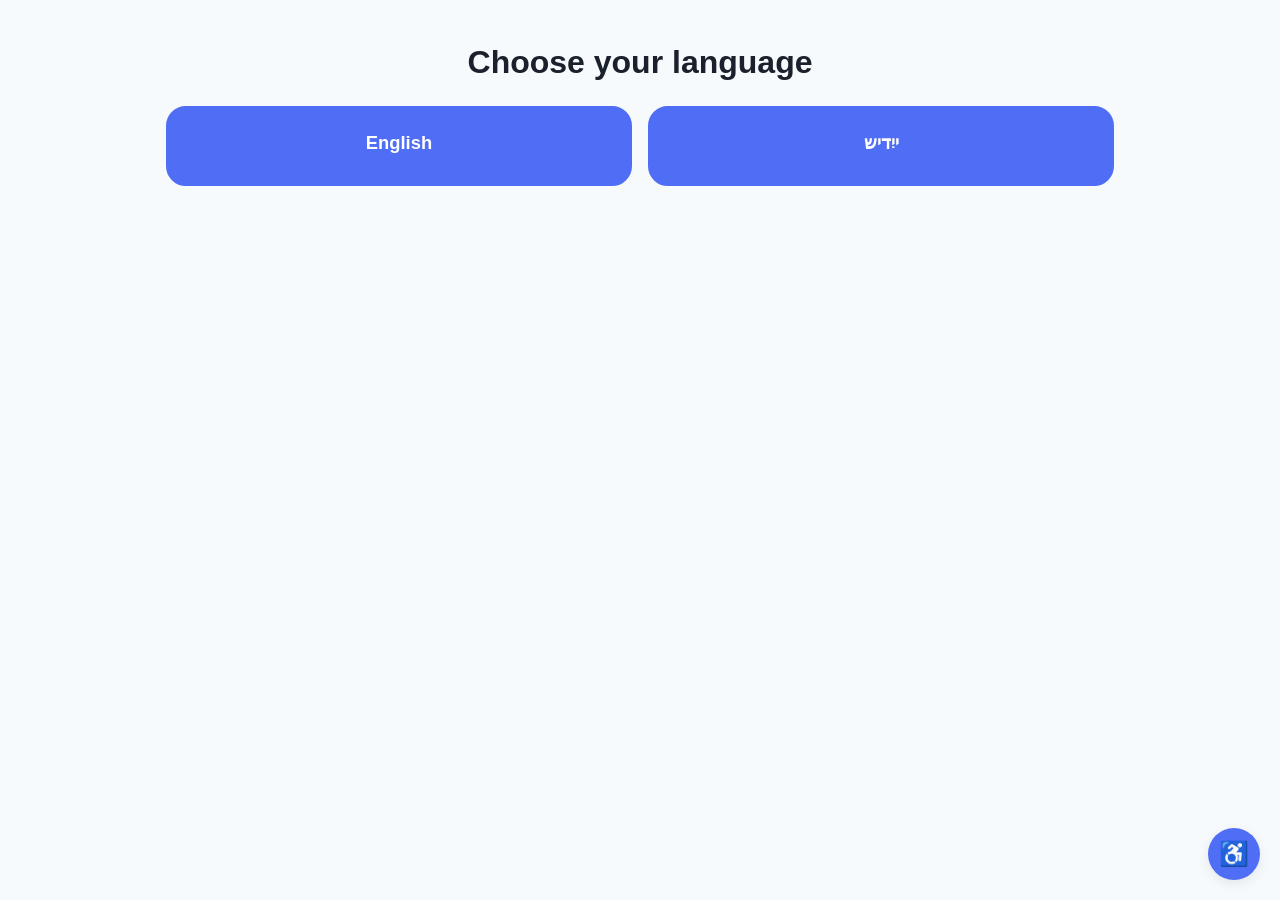
==== commit dd58b60d: "Restore V1: revert the minimal-rewrite mistake. All modes, content, features back." ====
--- a/templates/index.html
+++ b/templates/index.html
@@ -3,76 +3,274 @@
 <head>
   <meta charset="UTF-8" />
   <meta name="viewport" content="width=device-width, initial-scale=1.0" />
-  <title>Tap to Learn — Gemara, Tanya, Chumash</title>
+  <title>Berachos / Shabbos Tutor</title>
   <link rel="stylesheet" href="/static/css/style.css" />
 </head>
-<body data-lang="en" data-font="medium">
-  <header class="topbar">
-    <button id="home-btn" class="topbar-btn" aria-label="Home">🏠</button>
-    <h1 id="topbar-title" class="topbar-title">Tap to Learn</h1>
-    <div class="topbar-spacer"></div>
-    <button id="font-btn" class="topbar-btn" aria-label="Font size">A+</button>
-    <button id="lang-btn" class="topbar-btn" aria-label="Language">🌐</button>
-    <button id="feedback-btn" class="topbar-btn" aria-label="Feedback">💬</button>
+<body data-lang="en" data-age="" data-mode="">
+  <header id="app-header" class="app-header hidden">
+    <div class="header-left">
+      <button id="home-btn" class="icon-btn" aria-label="Home">🏠</button>
+      <span id="app-title" class="app-title" data-i18n="app_title">Learning Tutor</span>
+    </div>
+    <div class="header-center">
+      <div id="xp-bar-wrap" class="xp-bar-wrap"></div>
+      <div id="daily-goal-bar" class="daily-goal-bar"></div>
+    </div>
+    <div class="header-right">
+      <span id="streak-badge" class="streak-badge hidden">
+        <span class="flame">🔥</span><span id="streak-count">0</span>
+      </span>
+      <button id="focus-btn" class="icon-btn" aria-label="Focus">🎯</button>
+      <button id="sbs-btn" class="icon-btn" aria-label="Side by side">⇔</button>
+      <button id="chazara-btn" class="icon-btn" aria-label="Chazara">🔁</button>
+      <button id="mistakes-btn" class="icon-btn" aria-label="Mistakes">📋</button>
+      <button id="notes-btn" class="icon-btn" aria-label="Notes">📝</button>
+      <button id="bookmarks-btn" class="icon-btn" aria-label="Bookmarks">🔖</button>
+      <button id="search-btn" class="icon-btn" aria-label="Search">🔍</button>
+      <button id="feedback-btn" class="icon-btn" aria-label="Feedback">💬</button>
+      <button id="settings-btn" class="icon-btn" aria-label="Settings">⚙️</button>
+      <button id="lang-toggle" class="lang-btn" aria-label="Language">🌐</button>
+    </div>
   </header>
 
-  <main id="main">
-    <!-- Screen 1: Pick sefer type -->
-    <section id="screen-type" class="screen active">
-      <h2 class="screen-title" data-i18n="pick_type">What do you want to learn?</h2>
-      <div class="big-grid">
-        <button class="big-tile" data-type="gemara"><span class="emoji">📚</span><span data-i18n="t_gemara">Gemara</span></button>
-        <button class="big-tile" data-type="chumash"><span class="emoji">📖</span><span data-i18n="t_chumash">Chumash</span></button>
-        <button class="big-tile" data-type="tanya"><span class="emoji">✡️</span><span data-i18n="t_tanya">Tanya</span></button>
-        <button class="big-tile" data-type="mishnayos"><span class="emoji">📜</span><span data-i18n="t_mishnayos">Mishnayos</span></button>
-      </div>
-    </section>
-
-    <!-- Screen 2: Pick masechta / sefer -->
-    <section id="screen-sefer" class="screen">
-      <h2 class="screen-title" id="sefer-title"></h2>
-      <div class="sefer-grid" id="sefer-grid"></div>
-      <button class="back" data-back="screen-type" data-i18n="back">← Back</button>
-    </section>
-
-    <!-- Screen 3: Pick daf / chapter -->
-    <section id="screen-page" class="screen">
-      <h2 class="screen-title" id="page-title"></h2>
-      <div class="page-grid" id="page-grid"></div>
-      <button class="back" data-back="screen-sefer" data-i18n="back">← Back</button>
-    </section>
-
-    <!-- Screen 4: Read -->
-    <section id="screen-read" class="screen">
-      <div class="read-header">
-        <button class="back" data-back="screen-page" data-i18n="back">← Back</button>
-        <h2 class="read-title" id="read-title"></h2>
-        <a id="torahanytime" class="ta-btn" target="_blank" rel="noopener">🎧</a>
-      </div>
-      <div class="read-tip" data-i18n="tap_hint">👆 Tap any Hebrew word for a real dictionary translation</div>
-      <div id="read-body" class="read-body">
-        <div class="loading" data-i18n="loading">Loading authoritative text from Sefaria…</div>
-      </div>
-      <div class="read-nav" id="read-nav"></div>
+  <main id="app-main">
+    <!-- Language -->
+    <section id="screen-language" class="screen active">
+      <h1 class="big-title" data-i18n="select_language">Choose your language</h1>
+      <div class="big-buttons two-col">
+        <button class="choice-btn primary" data-lang-choice="en">English</button>
+        <button class="choice-btn primary" data-lang-choice="yi" dir="rtl">ייִדיש</button>
+      </div>
+    </section>
+
+    <!-- Age -->
+    <section id="screen-age" class="screen">
+      <h1 class="big-title" data-i18n="select_age">Choose your age group</h1>
+      <div class="big-buttons three-col">
+        <button class="choice-btn" data-age-choice="kids"><span class="emoji">🧒</span><span data-i18n="kids">Kids</span></button>
+        <button class="choice-btn" data-age-choice="teens"><span class="emoji">🧑</span><span data-i18n="teens">Teens</span></button>
+        <button class="choice-btn" data-age-choice="adults"><span class="emoji">🧓</span><span data-i18n="adults">Adults</span></button>
+      </div>
+      <button class="back-btn" data-back="screen-language" data-i18n="back">Back</button>
+    </section>
+
+    <!-- Challenges -->
+    <section id="screen-challenges" class="screen">
+      <h1 class="big-title" data-i18n="challenges_title">What's hard for you?</h1>
+      <p class="subtitle" data-i18n="challenges_subtitle">Pick everything that applies.</p>
+      <div class="checkbox-list" id="challenge-list">
+        <label class="check-item"><input type="checkbox" value="focus" /><span data-i18n="challenge_focus">Hard to focus</span></label>
+        <label class="check-item"><input type="checkbox" value="memory" /><span data-i18n="challenge_memory">Memory</span></label>
+        <label class="check-item"><input type="checkbox" value="reading" /><span data-i18n="challenge_reading">Reading</span></label>
+        <label class="check-item"><input type="checkbox" value="slow" /><span data-i18n="challenge_slow">Slow</span></label>
+        <label class="check-item"><input type="checkbox" value="aramaic" /><span data-i18n="challenge_aramaic">Aramaic</span></label>
+        <label class="check-item"><input type="checkbox" value="unknown" /><span data-i18n="challenge_unknown">Unknown</span></label>
+      </div>
+      <div class="nav-row">
+        <button class="back-btn" data-back="screen-age" data-i18n="back">Back</button>
+        <button id="challenges-next" class="primary-btn" data-i18n="next">Next</button>
+      </div>
+    </section>
+
+    <!-- Diagnostic Quiz -->
+    <section id="screen-quiz" class="screen">
+      <h1 class="big-title" data-i18n="quiz_title">Quick Quiz</h1>
+      <div id="quiz-progress" class="quiz-progress"></div>
+      <div id="quiz-question-area" class="quiz-area"></div>
+      <div class="nav-row">
+        <button id="quiz-back" class="back-btn" data-i18n="back">Back</button>
+        <button id="quiz-next" class="primary-btn" data-i18n="next">Next</button>
+      </div>
+    </section>
+
+    <!-- Pick -->
+    <section id="screen-pick" class="screen">
+      <h1 class="big-title" data-i18n="pick_title">What do you want to learn?</h1>
+      <div id="type-chips" class="type-chips">
+        <button class="type-chip active" data-type="all" data-i18n="type_all">All</button>
+        <button class="type-chip" data-type="gemara" data-i18n="type_gemara">📚 Gemara</button>
+        <button class="type-chip" data-type="chumash" data-i18n="type_chumash">📖 Chumash</button>
+        <button class="type-chip" data-type="tanya" data-i18n="type_tanya">✡️ Tanya</button>
+        <button class="type-chip" data-type="mishnayos" data-i18n="type_mishnayos">📜 Mishnayos</button>
+      </div>
+      <div id="picker-tools" class="picker-tools"></div>
+      <div id="completion-map" class="completion-map"></div>
+      <div id="weak-spots" class="weak-spots"></div>
+      <div id="perakim-list" class="perakim-list"></div>
+      <button class="back-btn" id="pick-back" data-i18n="back">Back</button>
+    </section>
+
+    <!-- Mode -->
+    <section id="screen-mode" class="screen">
+      <h1 class="big-title" data-i18n="select_mode">How do you want to learn?</h1>
+      <p id="sugya-summary" class="subtitle"></p>
+      <p id="mode-recommendation" class="subtitle"></p>
+      <div class="big-buttons three-col" id="mode-buttons">
+        <button class="choice-btn mode-btn" data-mode-choice="plain_read" data-for-types="tanya,chumash,mishnayos,gemara"><span class="emoji">📜</span><span data-i18n="mode_plain_read">Plain Read</span></button>
+        <button class="choice-btn mode-btn" data-mode-choice="game" data-for-types="gemara,mishnayos"><span class="emoji">🎮</span><span data-i18n="mode_game">Game</span></button>
+        <button class="choice-btn mode-btn" data-mode-choice="flashcard" data-for-types="gemara,tanya,chumash,mishnayos"><span class="emoji">🃏</span><span data-i18n="mode_flashcard">Flashcards</span></button>
+        <button class="choice-btn mode-btn" data-mode-choice="story" data-for-types="gemara,tanya,chumash,mishnayos"><span class="emoji">📖</span><span data-i18n="mode_story">Story</span></button>
+      </div>
+      <button class="back-btn" data-back="screen-pick" data-i18n="back">Back</button>
+    </section>
+
+    <!-- Learn -->
+    <section id="screen-learn" class="screen">
+      <div id="sugya-header" class="sugya-header"></div>
+      <div id="aramaic-toggle-wrap" class="aramaic-toggle-wrap"></div>
+      <div id="aramaic-panel" class="aramaic-panel hidden"></div>
+      <div id="combo-indicator" class="combo-indicator hidden"></div>
+      <div id="learn-container"></div>
+      <div class="nav-row">
+        <button id="learn-back" class="back-btn" data-i18n="switch_mode">Switch Mode</button>
+      </div>
+    </section>
+
+    <!-- Welcome Back -->
+    <section id="screen-welcome-back" class="screen">
+      <h1 class="big-title" data-i18n="welcome_back">Welcome back!</h1>
+      <p id="welcome-streak-msg" class="subtitle"></p>
+      <div id="weekly-recap" class="weekly-recap-wrap"></div>
+      <div id="continue-where" class="continue-where"></div>
+      <div id="daily-plan-wrap"></div>
+      <div id="due-cards-btn-wrap"></div>
+      <div class="big-buttons two-col">
+        <button id="resume-btn" class="primary-btn" data-i18n="resume">Resume</button>
+        <button id="fresh-btn" class="choice-btn" data-i18n="start_fresh">Start fresh</button>
+      </div>
+    </section>
+
+    <!-- Mistakes -->
+    <section id="screen-mistakes" class="screen">
+      <h1 class="big-title" data-i18n="my_mistakes">My Mistakes</h1>
+      <div id="mistakes-list-body" class="mistakes-list"></div>
+      <div class="nav-row">
+        <button class="back-btn" id="mistakes-back" data-i18n="back">Back</button>
+        <button id="practice-mistakes-btn" class="primary-btn" data-i18n="practice_mistakes">Practice Mistakes</button>
+      </div>
+    </section>
+
+    <!-- Notes -->
+    <section id="screen-notes" class="screen">
+      <h1 class="big-title" data-i18n="my_notes">My Notes</h1>
+      <div id="notes-list-body" class="notes-list"></div>
+      <button class="back-btn" id="notes-back" data-i18n="back">Back</button>
+    </section>
+
+    <!-- Stickers (kids) -->
+    <section id="screen-stickers" class="screen">
+      <h1 class="big-title" data-i18n="my_stickers">My Stickers</h1>
+      <div id="sticker-grid" class="sticker-grid"></div>
+      <button class="back-btn" id="stickers-back" data-i18n="back">Back</button>
+    </section>
+
+    <!-- Chazara -->
+    <section id="screen-chazara" class="screen">
+      <h1 class="big-title" data-i18n="chazara_title">Chazara</h1>
+      <div id="chazara-area"></div>
+      <div class="nav-row">
+        <button class="back-btn" id="chazara-back" data-i18n="done_for_now">Done</button>
+      </div>
     </section>
   </main>
 
+  <!-- Accessibility panel -->
+  <button id="a11y-btn" class="a11y-btn" aria-label="Accessibility">♿</button>
+  <div id="a11y-panel" class="a11y-panel hidden">
+    <h3 data-i18n="accessibility_label">Accessibility</h3>
+    <div class="a11y-row"><label data-i18n="font_size">Font size</label>
+      <div class="btn-row"><button data-font="small">S</button><button data-font="medium">M</button><button data-font="large">L</button><button data-font="xlarge">XL</button></div>
+    </div>
+    <div class="a11y-row"><label data-i18n="contrast">Contrast</label>
+      <div class="btn-row"><button data-contrast="normal" data-i18n="contrast_normal">Normal</button><button data-contrast="high" data-i18n="contrast_high">High</button></div>
+    </div>
+    <div class="a11y-row"><label data-i18n="audio">Audio</label>
+      <div class="btn-row"><button data-audio="on">ON</button><button data-audio="off">OFF</button></div>
+    </div>
+    <button id="a11y-close" class="close-btn">×</button>
+  </div>
+
+  <!-- Settings overlay -->
+  <div id="settings-overlay" class="settings-overlay hidden">
+    <div class="settings-modal">
+      <div class="settings-header">
+        <h2 data-i18n="settings_title">Settings</h2>
+        <button id="settings-close" class="close-btn">×</button>
+      </div>
+      <div id="settings-body" class="settings-body"></div>
+    </div>
+  </div>
+
   <!-- Word popup -->
-  <div id="word-popup" class="popup hidden"></div>
-
-  <!-- Feedback modal -->
-  <div id="feedback-modal" class="modal hidden">
-    <div class="modal-card">
-      <div class="modal-head">
-        <h3 data-i18n="feedback">Feedback</h3>
-        <button id="feedback-close" class="close">×</button>
-      </div>
-      <textarea id="feedback-text" rows="6" placeholder="Bug? Idea? Something missing? Tell me."></textarea>
-      <button id="feedback-send" class="primary" data-i18n="send">Send</button>
-    </div>
-  </div>
-
+  <div id="word-popup" class="word-popup hidden"></div>
+
+  <!-- Search overlay -->
+  <div id="search-overlay" class="settings-overlay hidden">
+    <div class="settings-modal" style="max-width:680px">
+      <div class="settings-header">
+        <h2>🔍 <span data-i18n="search_title">Search</span></h2>
+        <button id="search-close" class="close-btn">×</button>
+      </div>
+      <div class="settings-body">
+        <input id="search-input" type="search" class="search-input" placeholder="Type to search…" />
+        <div id="search-results" class="search-results"></div>
+      </div>
+    </div>
+  </div>
+
+  <!-- Feedback overlay -->
+  <div id="feedback-overlay" class="settings-overlay hidden">
+    <div class="settings-modal" style="max-width:520px">
+      <div class="settings-header">
+        <h2 data-i18n="feedback_title">Send Feedback</h2>
+        <button id="feedback-close" class="close-btn">×</button>
+      </div>
+      <div class="settings-body">
+        <p style="color:var(--text-soft);margin-top:0" data-i18n="feedback_intro">Found a bug or want to suggest something? Send a quick message.</p>
+        <div class="settings-row" style="flex-direction:column;align-items:stretch">
+          <label data-i18n="feedback_type">Type</label>
+          <select id="feedback-type" class="settings-number" style="width:100%;text-align:left;padding:8px">
+            <option value="bug" data-i18n="feedback_bug">🐛 Bug</option>
+            <option value="feature" data-i18n="feedback_feature">💡 Feature idea</option>
+            <option value="content" data-i18n="feedback_content">📚 Content request</option>
+            <option value="other" data-i18n="feedback_other">💬 Other</option>
+          </select>
+        </div>
+        <div class="settings-row" style="flex-direction:column;align-items:stretch;margin-top:12px">
+          <label data-i18n="feedback_message">Message</label>
+          <textarea id="feedback-msg" rows="6" style="width:100%;padding:10px;border:1px solid var(--border);border-radius:8px;font-family:inherit;resize:vertical" placeholder=""></textarea>
+        </div>
+        <div class="settings-row" style="flex-direction:column;align-items:stretch;margin-top:12px">
+          <label data-i18n="feedback_from">From (optional email)</label>
+          <input id="feedback-email" type="email" class="settings-number" style="width:100%;text-align:left;padding:8px" placeholder="you@example.com" />
+        </div>
+        <div style="text-align:end;margin-top:18px">
+          <button id="feedback-send" class="primary-btn" data-i18n="feedback_send">Send</button>
+        </div>
+      </div>
+    </div>
+  </div>
+
+  <div id="toast" class="toast hidden"></div>
+  <div id="celebrate" class="celebrate hidden"></div>
+
+  <!-- Scripts: order matters -->
   <script src="/static/js/i18n.js"></script>
+  <script src="/static/js/illustrations.js"></script>
+  <script src="/static/js/accessibility.js"></script>
+  <script src="/static/js/streak.js"></script>
+  <script src="/static/js/progress.js"></script>
+  <script src="/static/js/settings.js"></script>
+  <script src="/static/js/audio.js"></script>
+  <script src="/static/js/xp.js"></script>
+  <script src="/static/js/mascot.js"></script>
+  <script src="/static/js/review.js"></script>
+  <script src="/static/js/onboarding.js"></script>
+  <script src="/static/js/modes/game.js"></script>
+  <script src="/static/js/modes/flashcard.js"></script>
+  <script src="/static/js/modes/story.js"></script>
+  <script src="/static/js/modes/plainread.js"></script>
+  <script src="/static/js/features-v5.js"></script>
   <script src="/static/js/sefaria.js"></script>
   <script src="/static/js/main.js"></script>
 </body>
--- a/static/css/style.css
+++ b/static/css/style.css
@@ -1,390 +1,1274 @@
-/* Tap to Learn — minimal v2 stylesheet */
+/* ============================================================
+   Learning Tutor V2 — full stylesheet
+   ============================================================ */
+
 :root {
-  --bg: #f8fafc;
-  --card: #ffffff;
-  --text: #0f172a;
-  --text-soft: #475569;
-  --primary: #4f46e5;
-  --primary-dark: #4338ca;
+  --bg: #f7fafc;
+  --bg-card: #ffffff;
+  --text: #1a202c;
+  --text-soft: #4a5568;
+  --primary: #4f6df5;
+  --primary-dark: #3a55d4;
   --accent: #f59e0b;
+  --success: #10b981;
+  --danger: #ef4444;
   --border: #e2e8f0;
-  --shadow: 0 4px 14px rgba(0,0,0,0.06);
-  --shadow-lg: 0 10px 30px rgba(0,0,0,0.10);
-  --radius: 14px;
-  --base: 17px;
-}
-body[data-font="small"] { --base: 15px; }
-body[data-font="medium"] { --base: 17px; }
-body[data-font="large"] { --base: 20px; }
-body[data-font="xlarge"] { --base: 24px; }
+  --shadow: 0 4px 12px rgba(0, 0, 0, 0.08);
+  --radius: 12px;
+  --radius-lg: 20px;
+  --font-size-base: 16px;
+  --transition: 0.25s ease;
+}
+
+body[data-age="kids"] {
+  --bg: #fff8e7;
+  --bg-card: #ffffff;
+  --text: #2d3748;
+  --primary: #ff9f1c;
+  --primary-dark: #f08c00;
+  --accent: #2ec4b6;
+  --success: #06d6a0;
+  --danger: #ef476f;
+  --radius: 22px;
+  --radius-lg: 32px;
+  --font-size-base: 18px;
+}
+
+body[data-contrast="high"] {
+  --bg: #000000;
+  --bg-card: #1a1a1a;
+  --text: #ffffff;
+  --text-soft: #f0f0f0;
+  --primary: #ffd700;
+  --primary-dark: #e6c200;
+  --accent: #00ffff;
+  --border: #555555;
+}
+
+body[data-font="small"]   { --font-size-base: 14px; }
+body[data-font="medium"]  { --font-size-base: 16px; }
+body[data-font="large"]   { --font-size-base: 19px; }
+body[data-font="xlarge"]  { --font-size-base: 23px; }
+
 body[data-lang="yi"] { direction: rtl; }
+body[data-lang="yi"] .header-left { flex-direction: row-reverse; }
+body[data-lang="yi"] .header-right { flex-direction: row-reverse; }
+body[data-lang="yi"] .nav-row { flex-direction: row-reverse; }
 
 * { box-sizing: border-box; }
+
 html, body {
   margin: 0;
   padding: 0;
   background: var(--bg);
   color: var(--text);
   font-family: -apple-system, BlinkMacSystemFont, "Segoe UI", Roboto, "Noto Sans Hebrew", sans-serif;
-  font-size: var(--base);
-  line-height: 1.55;
+  font-size: var(--font-size-base);
+  line-height: 1.5;
   min-height: 100vh;
-}
+  transition: background var(--transition), color var(--transition);
+}
+
 .hidden { display: none !important; }
 
-/* Topbar */
-.topbar {
-  position: sticky; top: 0; z-index: 30;
-  display: flex; align-items: center; gap: 8px;
-  padding: 10px 14px;
-  background: white;
+/* Header — slim, clean two-row layout */
+.app-header {
+  display: grid;
+  grid-template-columns: 1fr auto;
+  align-items: center;
+  gap: 6px 12px;
+  padding: 8px 14px;
+  background: linear-gradient(180deg, var(--bg-card), var(--bg-card) 70%, transparent);
   border-bottom: 1px solid var(--border);
-  box-shadow: 0 1px 4px rgba(0,0,0,0.04);
-}
-.topbar-title {
-  margin: 0;
-  font-size: 1.05em;
-  font-weight: 700;
-  white-space: nowrap;
-  overflow: hidden;
-  text-overflow: ellipsis;
-}
-.topbar-spacer { flex: 1; }
-.topbar-btn {
-  background: transparent;
-  border: 1px solid var(--border);
-  border-radius: 10px;
-  padding: 6px 10px;
-  font-size: 1em;
-  cursor: pointer;
-  color: var(--text);
-  min-height: 38px;
-  min-width: 38px;
-  transition: background 0.15s;
-  font-family: inherit;
-}
-.topbar-btn:hover { background: var(--bg); }
-.topbar-btn:active { transform: scale(0.95); }
-
-/* Main + screens */
-#main {
-  max-width: 900px;
-  margin: 0 auto;
-  padding: 18px 14px 80px;
-}
-.screen { display: none; animation: fade 0.25s ease; }
-.screen.active { display: block; }
-@keyframes fade {
-  from { opacity: 0; transform: translateY(4px); }
-  to { opacity: 1; transform: translateY(0); }
-}
-
-.screen-title {
-  font-size: 1.55em;
-  margin: 12px 0 22px;
-  text-align: center;
-  font-weight: 700;
-}
-
-/* Type grid (4 big tiles) */
-.big-grid {
-  display: grid;
-  grid-template-columns: 1fr 1fr;
-  gap: 14px;
-  margin-top: 10px;
-}
-.big-tile {
-  background: var(--card);
-  border: 2px solid var(--border);
-  border-radius: var(--radius);
-  padding: 30px 14px;
-  font-size: 1.1em;
-  font-weight: 700;
-  cursor: pointer;
-  color: var(--text);
+  position: sticky;
+  top: 0;
+  z-index: 50;
+  backdrop-filter: blur(8px);
+  -webkit-backdrop-filter: blur(8px);
+  background-color: color-mix(in srgb, var(--bg-card) 92%, transparent);
+}
+.header-left, .header-right {
   display: flex;
-  flex-direction: column;
   align-items: center;
-  gap: 12px;
-  min-height: 130px;
-  transition: all 0.18s;
-  font-family: inherit;
-  box-shadow: var(--shadow);
-}
-.big-tile:hover {
-  border-color: var(--primary);
-  transform: translateY(-2px);
-  box-shadow: var(--shadow-lg);
-}
-.big-tile .emoji { font-size: 2.4em; }
-
-/* Sefer + page grids */
-.sefer-grid, .page-grid {
-  display: grid;
-  grid-template-columns: repeat(auto-fill, minmax(120px, 1fr));
-  gap: 10px;
-}
-.sefer-tile, .page-tile {
-  background: var(--card);
-  border: 1.5px solid var(--border);
-  border-radius: 10px;
-  padding: 18px 10px;
-  cursor: pointer;
-  font-weight: 600;
-  text-align: center;
-  font-family: inherit;
-  color: var(--text);
-  transition: all 0.15s;
-  font-size: 1em;
-  min-height: 60px;
-}
-.sefer-tile:hover, .page-tile:hover {
-  border-color: var(--primary);
-  background: #eef2ff;
-}
-.sefer-tile.locked { opacity: 0.45; cursor: not-allowed; }
-.sefer-tile.locked:hover { background: var(--card); border-color: var(--border); }
-
-/* Back button */
-.back {
-  background: transparent;
-  border: 1px solid var(--border);
-  border-radius: 10px;
-  padding: 10px 18px;
-  margin-top: 24px;
-  cursor: pointer;
-  color: var(--text-soft);
-  font-family: inherit;
-  font-size: 0.95em;
-}
-.back:hover { background: var(--bg); color: var(--text); }
-
-/* Read screen */
-.read-header {
+  gap: 6px;
+  min-width: 0;
+}
+.header-right { justify-self: end; }
+.header-center {
+  grid-column: 1 / -1;
   display: flex;
   align-items: center;
   gap: 10px;
-  margin: 4px 0 14px;
+  padding-top: 2px;
   flex-wrap: wrap;
 }
-.read-header .back { margin-top: 0; }
-.read-title {
-  flex: 1;
-  margin: 0;
-  font-size: 1.25em;
+.app-title { font-weight: 700; font-size: 1.02em; white-space: nowrap; overflow: hidden; text-overflow: ellipsis; }
+
+.icon-btn, .lang-btn {
+  background: transparent;
+  border: none;
+  border-radius: 10px;
+  padding: 6px 8px;
+  cursor: pointer;
+  font-size: 1.05em;
+  color: var(--text);
+  min-height: 36px;
+  min-width: 36px;
+  transition: background var(--transition), transform 0.1s;
+}
+.icon-btn:hover, .lang-btn:hover { background: var(--bg); }
+.icon-btn:active, .lang-btn:active { transform: scale(0.92); }
+
+.streak-badge {
+  display: inline-flex; align-items: center; gap: 3px;
+  padding: 3px 9px;
+  background: linear-gradient(135deg, #f59e0b, #ef4444);
+  color: white;
+  border-radius: 999px; font-weight: 700;
+  font-size: 0.85em;
+  box-shadow: 0 2px 6px rgba(239,68,68,0.25);
+}
+body[data-age="kids"] .streak-badge { font-size: 1em; padding: 5px 12px; }
+body[data-age="kids"] .streak-badge .flame {
+  animation: flicker 1.2s ease-in-out infinite alternate;
+  display: inline-block;
+}
+@keyframes flicker {
+  0% { transform: scale(1) rotate(-3deg); }
+  100% { transform: scale(1.15) rotate(3deg); }
+}
+
+/* Combined XP + Daily strip — one slim row */
+.xp-bar-wrap {
+  display: inline-flex; align-items: center; gap: 7px;
+  padding: 2px 0;
+  font-size: 0.78em;
+  font-weight: 600;
+  color: var(--text-soft);
+}
+.xp-level-label { font-weight: 700; color: var(--primary); }
+.xp-bar-bg {
+  width: 80px; height: 6px;
+  background: var(--border);
+  border-radius: 999px;
+  overflow: hidden;
+}
+.xp-bar-fill {
+  height: 100%;
+  background: linear-gradient(90deg, var(--primary), var(--accent));
+  transition: width 0.4s ease;
+}
+.xp-num { color: var(--text-soft); font-size: 0.92em; }
+
+/* Daily goal bar */
+.daily-goal-bar {
+  display: inline-flex; align-items: center; gap: 5px;
+  font-size: 0.78em;
+  font-weight: 600;
+  color: var(--text-soft);
+  padding-inline-start: 8px;
+  border-inline-start: 1px solid var(--border);
+}
+.dg-label { color: var(--text-soft); }
+.dg-bg {
+  width: 60px; height: 5px; background: var(--border);
+  border-radius: 999px; overflow: hidden;
+}
+.dg-fill { height: 100%; background: var(--success); transition: width 0.4s ease; }
+
+/* Main + Screens */
+#app-main {
+  max-width: 980px;
+  margin: 0 auto;
+  padding: 20px 16px 120px;
+}
+
+.screen { display: none; animation: fadeIn 0.35s ease; }
+.screen.active { display: block; }
+@keyframes fadeIn {
+  from { opacity: 0; transform: translateY(8px); }
+  to   { opacity: 1; transform: translateY(0); }
+}
+
+.big-title { font-size: 2em; margin: 18px 0 14px; text-align: center; }
+body[data-age="kids"] .big-title { font-size: 2.3em; color: var(--primary-dark); }
+
+.subtitle { text-align: center; color: var(--text-soft); margin-bottom: 20px; }
+
+/* Buttons */
+.big-buttons {
+  display: grid; gap: 16px; margin: 20px 0;
+}
+.big-buttons.two-col { grid-template-columns: repeat(auto-fit, minmax(180px, 1fr)); }
+.big-buttons.three-col { grid-template-columns: repeat(auto-fit, minmax(180px, 1fr)); }
+
+.choice-btn {
+  background: var(--bg-card);
+  border: 2px solid var(--border);
+  border-radius: var(--radius-lg);
+  padding: 24px 18px;
+  font-size: 1.15em;
+  font-weight: 600;
+  cursor: pointer;
+  color: var(--text);
+  transition: all var(--transition);
+  display: flex; flex-direction: column; align-items: center; gap: 10px;
+  min-height: 80px;
+  font-family: inherit;
+}
+body[data-age="kids"] .choice-btn {
+  min-height: 120px; font-size: 1.35em; border-width: 3px;
+  box-shadow: 0 6px 0 var(--border);
+}
+.choice-btn:hover, .choice-btn:focus {
+  border-color: var(--primary); transform: translateY(-2px); box-shadow: var(--shadow);
+}
+.choice-btn.primary { background: var(--primary); color: white; border-color: var(--primary); }
+.choice-btn.primary:hover { background: var(--primary-dark); border-color: var(--primary-dark); }
+.choice-btn .emoji { font-size: 2em; }
+
+.primary-btn {
+  background: var(--primary); color: white;
+  border: none; border-radius: var(--radius);
+  padding: 12px 24px; font-size: 1em; font-weight: 700;
+  cursor: pointer; min-height: 46px;
+  transition: background var(--transition);
+  font-family: inherit;
+}
+.primary-btn:hover { background: var(--primary-dark); }
+.primary-btn:disabled { background: var(--border); cursor: not-allowed; }
+body[data-age="kids"] .primary-btn { min-height: 60px; font-size: 1.18em; border-radius: var(--radius-lg); }
+
+.back-btn {
+  background: transparent; color: var(--text-soft);
+  border: 1px solid var(--border); border-radius: var(--radius);
+  padding: 10px 18px; cursor: pointer; font-size: 0.95em;
+  min-height: 44px; font-family: inherit;
+}
+.back-btn:hover { background: var(--bg); }
+
+.nav-row {
+  display: flex; justify-content: space-between; align-items: center;
+  gap: 12px; margin-top: 22px; flex-wrap: wrap;
+}
+
+/* Checkboxes */
+.checkbox-list { display: flex; flex-direction: column; gap: 10px; max-width: 540px; margin: 0 auto; }
+.check-item {
+  display: flex; align-items: center; gap: 12px;
+  padding: 14px; background: var(--bg-card);
+  border: 2px solid var(--border); border-radius: var(--radius);
+  cursor: pointer; font-size: 1.02em;
+  transition: border-color var(--transition);
+}
+.check-item:hover { border-color: var(--primary); }
+.check-item input[type="checkbox"] { width: 22px; height: 22px; cursor: pointer; }
+body[data-age="kids"] .check-item { padding: 20px; font-size: 1.12em; }
+
+/* Quiz */
+.quiz-progress { text-align: center; color: var(--text-soft); margin-bottom: 14px; }
+.quiz-area { background: var(--bg-card); border-radius: var(--radius-lg); padding: 22px; box-shadow: var(--shadow); margin-bottom: 14px; }
+.quiz-question-text { font-size: 1.18em; font-weight: 600; margin-bottom: 14px; }
+.quiz-options { display: flex; flex-direction: column; gap: 8px; }
+.quiz-option {
+  text-align: start; padding: 13px 16px;
+  background: var(--bg); border: 2px solid var(--border);
+  border-radius: var(--radius); cursor: pointer;
+  font-size: 1em; color: var(--text);
+  transition: all var(--transition); font-family: inherit;
+}
+.quiz-option:hover { border-color: var(--primary); }
+.quiz-option.selected { border-color: var(--primary); background: var(--primary); color: white; }
+
+/* Picker */
+.picker-tools {
+  display: flex; gap: 10px; justify-content: center; flex-wrap: wrap;
+  margin-bottom: 20px;
+}
+.picker-tools button {
+  background: var(--bg-card); border: 2px solid var(--border);
+  border-radius: var(--radius); padding: 10px 16px;
+  cursor: pointer; font-weight: 600;
+  font-family: inherit; color: var(--text);
+}
+.picker-tools button:hover { border-color: var(--primary); }
+.picker-tools button.active { background: var(--primary); color: white; border-color: var(--primary); }
+
+.completion-map {
+  background: var(--bg-card); border-radius: var(--radius);
+  padding: 14px; box-shadow: var(--shadow); margin-bottom: 16px;
+}
+.completion-map h3 { margin: 0 0 10px; font-size: 1.1em; }
+.daf-tile-row { display: flex; flex-wrap: wrap; gap: 6px; }
+.daf-tile {
+  display: inline-flex; align-items: center; justify-content: center;
+  min-width: 44px; height: 36px; padding: 0 8px;
+  border-radius: 8px; cursor: pointer; font-weight: 700;
+  background: #e5e7eb; color: #6b7280;
+  border: 2px solid transparent;
+  font-size: 0.85em; font-family: inherit;
+}
+.daf-tile.started { background: #fde68a; color: #92400e; }
+.daf-tile.complete { background: #86efac; color: #065f46; border-color: #10b981; }
+.daf-tile:hover { transform: translateY(-2px); }
+
+.weak-spots {
+  background: var(--bg-card); border-radius: var(--radius);
+  padding: 14px; box-shadow: var(--shadow); margin-bottom: 16px;
+}
+.weak-spots h3 { margin: 0 0 10px; font-size: 1.1em; color: var(--danger); }
+.weak-item {
+  display: flex; justify-content: space-between; align-items: center;
+  padding: 8px 0; border-bottom: 1px solid var(--border);
+}
+.weak-item:last-child { border-bottom: none; }
+.weak-item button {
+  background: var(--primary); color: white; border: none;
+  border-radius: 6px; padding: 6px 10px; cursor: pointer;
+  font-size: 0.85em; font-family: inherit;
+}
+
+.perakim-list { display: flex; flex-direction: column; gap: 20px; margin: 16px 0; }
+.masechta-header { margin-top: 10px; padding-bottom: 4px; border-bottom: 3px solid var(--primary); }
+.masechta-title { margin: 0; font-size: 1.55em; color: var(--primary-dark); }
+body[data-age="kids"] .masechta-title { font-size: 1.85em; }
+
+.perek-block {
+  background: var(--bg-card); border: 2px solid var(--border);
+  border-radius: var(--radius-lg); padding: 18px; box-shadow: var(--shadow);
+}
+.perek-title { font-size: 1.25em; font-weight: 700; margin-bottom: 8px; color: var(--primary-dark); }
+.perek-subtitle { font-size: 0.92em; color: var(--text-soft); margin-bottom: 12px; }
+.sugya-grid {
+  display: grid; grid-template-columns: repeat(auto-fill, minmax(220px, 1fr));
+  gap: 12px;
+}
+.sugya-card {
+  background: var(--bg); border: 2px solid var(--border);
+  border-radius: var(--radius); padding: 12px;
+  cursor: pointer; transition: all var(--transition);
+  display: flex; align-items: center; gap: 12px;
+  text-align: start; color: var(--text); font-family: inherit;
+  position: relative;
+}
+.sugya-card:hover { border-color: var(--primary); transform: translateY(-2px); box-shadow: var(--shadow); }
+.sugya-thumb { width: 56px; height: 56px; flex-shrink: 0; }
+.sugya-thumb svg { width: 100%; height: 100%; display: block; border-radius: 50%; }
+.sugya-info { flex: 1; min-width: 0; }
+.sugya-daf { font-size: 0.8em; color: var(--primary); font-weight: 700; }
+.sugya-title-text { font-weight: 600; font-size: 0.98em; line-height: 1.3; }
+.sugya-status { font-size: 1.1em; margin-inline-start: 6px; }
+.sugya-bookmark {
+  position: absolute; top: 4px; inset-inline-end: 6px;
+  background: transparent; border: none;
+  font-size: 1.1em; cursor: pointer; padding: 4px;
+  opacity: 0.4;
+}
+.sugya-bookmark.active { opacity: 1; }
+.sugya-best {
+  font-size: 0.75em; color: var(--success);
+  font-weight: 700; margin-top: 2px;
+}
+
+/* Sugya header in learn screen */
+.sugya-header {
+  display: flex; align-items: center; gap: 14px;
+  background: var(--bg-card); border-radius: var(--radius-lg);
+  padding: 14px; margin-bottom: 10px; box-shadow: var(--shadow);
+  flex-wrap: wrap;
+}
+.sugya-header-illustration { width: 70px; height: 70px; flex-shrink: 0; }
+.sugya-header-illustration svg { width: 100%; height: 100%; display: block; border-radius: 50%; }
+.sugya-header-text { flex: 1; min-width: 0; }
+.sugya-header-title { font-weight: 700; font-size: 1.1em; margin-bottom: 4px; }
+.sugya-header-daf { color: var(--text-soft); font-size: 0.88em; }
+.sugya-header-actions { display: flex; gap: 6px; }
+.sugya-header-actions button {
+  background: var(--bg); border: 1px solid var(--border);
+  border-radius: 8px; padding: 6px 10px; cursor: pointer;
+  font-size: 0.9em; font-family: inherit;
+}
+
+/* Aramaic */
+.aramaic-toggle-wrap { text-align: center; margin-bottom: 10px; }
+.aramaic-toggle {
+  background: var(--bg-card); border: 2px dashed var(--accent);
+  color: var(--text); padding: 9px 14px; border-radius: var(--radius);
+  cursor: pointer; font-size: 0.95em; font-family: inherit;
+}
+.aramaic-toggle:hover { background: var(--bg); }
+
+.aramaic-panel {
+  background: #fef3c7; border: 2px solid #fbbf24;
+  border-radius: var(--radius-lg); padding: 18px;
+  margin-bottom: 14px; color: #1f2937;
+}
+body[data-contrast="high"] .aramaic-panel { background: #1a1a1a; border-color: #ffd700; color: #ffffff; }
+.aramaic-text {
+  direction: rtl; text-align: right;
+  font-size: 1.22em; line-height: 1.9;
+  font-family: "SBL Hebrew", "Noto Sans Hebrew", "Times New Roman", serif;
+  font-weight: 600;
+  margin-bottom: 12px; padding: 10px;
+  background: rgba(255,255,255,0.55);
+  border-radius: var(--radius);
+}
+body[data-contrast="high"] .aramaic-text { background: rgba(255,215,0,0.08); color: #ffd700; }
+.aramaic-translation { font-size: 1em; line-height: 1.6; font-style: italic; margin-bottom: 10px; }
+.aramaic-translation b { font-style: normal; }
+.aramaic-section-label { font-weight: 700; margin-bottom: 6px; margin-top: 4px; font-size: 0.93em; font-style: normal; }
+
+/* Word grid */
+.word-grid {
+  display: grid; grid-template-columns: repeat(auto-fit, minmax(140px, 1fr));
+  gap: 8px; margin-top: 6px;
+}
+.word-chip {
+  background: #ffffff; border: 2px solid #fbbf24;
+  border-radius: 10px; padding: 10px 8px; text-align: center;
+  transition: all 0.2s ease;
+}
+.word-chip:hover { transform: translateY(-2px); box-shadow: 0 4px 10px rgba(0,0,0,0.1); border-color: #f59e0b; }
+.word-aramaic {
+  font-family: "SBL Hebrew", "Noto Sans Hebrew", "Times New Roman", serif;
+  font-weight: 700; font-size: 1.12em; direction: rtl;
+  color: #1f2937; margin-bottom: 6px; line-height: 1.4;
+}
+.word-en { font-size: 0.8em; color: #4b5563; line-height: 1.3; margin-bottom: 2px; }
+.word-yi { font-size: 0.85em; color: #1e3a8a; direction: rtl; font-weight: 600; line-height: 1.3; }
+body[data-contrast="high"] .word-chip { background: #1a1a1a; border-color: #ffd700; }
+body[data-contrast="high"] .word-aramaic { color: #ffd700; }
+body[data-contrast="high"] .word-en { color: #cbd5e1; }
+body[data-contrast="high"] .word-yi { color: #93c5fd; }
+
+/* In-mode word-by-word panel (collapsible) */
+.wbw-panel-toggle {
+  background: var(--bg-card); border: 2px dashed var(--accent);
+  padding: 8px 14px; border-radius: var(--radius);
+  cursor: pointer; font-size: 0.9em; margin-bottom: 10px;
+  font-family: inherit;
+}
+.wbw-panel { margin-bottom: 14px; }
+.wbw-panel.hidden { display: none; }
+
+/* Tappable words */
+.tappable-word {
+  background: rgba(251, 191, 36, 0.25);
+  border-bottom: 2px dotted #f59e0b;
+  cursor: pointer; padding: 0 2px; border-radius: 3px;
+}
+.tappable-word:hover { background: rgba(251, 191, 36, 0.5); }
+.word-popup {
+  position: fixed; z-index: 250;
+  background: #1f2937; color: white;
+  padding: 10px 14px; border-radius: 10px;
+  box-shadow: 0 8px 24px rgba(0,0,0,0.25);
+  font-size: 0.95em; max-width: 260px;
+  pointer-events: auto;
+}
+.word-popup-aramaic { font-weight: 700; font-size: 1.1em; direction: rtl; margin-bottom: 4px; }
+.word-popup-en { font-style: italic; opacity: 0.9; }
+.word-popup-yi { direction: rtl; opacity: 0.95; margin-top: 2px; }
+
+/* Game */
+.game-container { max-width: 720px; margin: 0 auto; }
+.game-score { text-align: center; font-size: 1.25em; font-weight: 700; color: var(--primary); margin-bottom: 14px; }
+body[data-age="kids"] .game-score { font-size: 1.7em; color: var(--primary-dark); }
+.game-text {
+  background: var(--bg-card); border-radius: var(--radius-lg);
+  padding: 22px; box-shadow: var(--shadow);
+  margin-bottom: 14px; font-size: 1.05em; line-height: 1.65;
+}
+body[data-age="kids"] .game-text { font-size: 1.18em; line-height: 1.85; }
+.game-card { background: var(--bg-card); border-radius: var(--radius-lg); padding: 22px; box-shadow: var(--shadow); margin-bottom: 14px; }
+.game-question { font-size: 1.18em; font-weight: 600; margin-bottom: 16px; text-align: center; }
+.game-answer {
+  display: block; width: 100%; text-align: start;
+  padding: 14px 18px; margin-bottom: 9px;
+  background: var(--bg); border: 2px solid var(--border);
+  border-radius: var(--radius); cursor: pointer;
+  font-size: 1em; color: var(--text);
+  transition: all var(--transition); font-family: inherit;
+}
+body[data-age="kids"] .game-answer { font-size: 1.15em; padding: 20px; min-height: 56px; }
+.game-answer:hover { border-color: var(--primary); }
+.game-answer.correct { background: var(--success); color: white; border-color: var(--success); }
+.game-answer.wrong   { background: var(--danger); color: white; border-color: var(--danger); }
+.game-answer:disabled { cursor: not-allowed; }
+.game-feedback {
+  margin-top: 14px; padding: 13px;
+  border-radius: var(--radius); background: var(--bg);
+  text-align: center; line-height: 1.6;
+}
+.got-it-btn {
+  background: var(--primary); color: white;
+  border: none; border-radius: var(--radius);
+  padding: 10px 20px; cursor: pointer; font-weight: 700;
+  margin-top: 10px; font-family: inherit;
+}
+.game-final { text-align: center; padding: 30px; }
+.game-final h2 { font-size: 2em; color: var(--primary); }
+.game-final .personal-best { margin: 12px 0; color: var(--text-soft); }
+.game-final .new-record { color: var(--accent); font-weight: 700; font-size: 1.2em; }
+
+.combo-indicator {
+  position: sticky; top: 70px;
+  z-index: 30; text-align: center; padding: 6px;
+  background: linear-gradient(90deg, #fb7185, #f59e0b);
+  color: white; font-weight: 700; border-radius: var(--radius);
+  margin-bottom: 10px;
+}
+
+/* Flashcards */
+.flashcard-container { max-width: 600px; margin: 0 auto; text-align: center; }
+.flashcard-progress { height: 8px; width: 100%; background: var(--border); border-radius: 999px; overflow: hidden; margin-bottom: 14px; }
+.flashcard-progress-fill { height: 100%; background: var(--primary); transition: width var(--transition); }
+.flashcard { perspective: 1000px; height: 280px; margin-bottom: 18px; cursor: pointer; }
+.flashcard-inner { position: relative; width: 100%; height: 100%; transition: transform 0.6s; transform-style: preserve-3d; }
+.flashcard.flipped .flashcard-inner { transform: rotateY(180deg); }
+.flashcard-face {
+  position: absolute; inset: 0;
+  background: var(--bg-card); border-radius: var(--radius-lg);
+  box-shadow: var(--shadow);
+  display: flex; flex-direction: column; justify-content: center; align-items: center;
+  padding: 22px; backface-visibility: hidden;
+  font-size: 1.35em; font-weight: 600;
+}
+.flashcard-face.back { transform: rotateY(180deg); background: var(--primary); color: white; font-weight: 500; font-size: 1.12em; }
+body[data-age="kids"] .flashcard-face { font-size: 1.55em; }
+.flashcard-rate { display: flex; gap: 9px; justify-content: center; margin-top: 10px; }
+.flashcard-rate button {
+  padding: 12px 18px; border-radius: var(--radius);
+  border: 2px solid var(--border); background: var(--bg-card);
+  cursor: pointer; font-weight: 600; min-height: 46px;
+  font-family: inherit;
+}
+.flashcard-rate button:hover { border-color: var(--primary); }
+.flashcard-rate button[data-rate="easy"]   { color: var(--success); }
+.flashcard-rate button[data-rate="medium"] { color: var(--accent); }
+.flashcard-rate button[data-rate="hard"]   { color: var(--danger); }
+.flashcard-hint { margin-top: 10px; color: var(--text-soft); font-size: 0.88em; }
+
+/* Story */
+.story-container { max-width: 720px; margin: 0 auto; }
+.story-progress { text-align: center; color: var(--text-soft); margin-bottom: 10px; }
+.story-card {
+  background: var(--bg-card); border-radius: var(--radius-lg);
+  padding: 28px; box-shadow: var(--shadow);
+  margin-bottom: 14px; font-size: 1.08em; line-height: 1.7;
+}
+body[data-age="kids"] .story-card { border: 4px dashed var(--accent); font-size: 1.2em; line-height: 1.85; }
+.story-glossary {
+  background: var(--bg); border-inline-start: 4px solid var(--primary);
+  padding: 14px 16px; margin-top: 16px; border-radius: var(--radius);
+}
+.story-glossary-term { font-weight: 700; color: var(--primary); font-size: 1.1em; margin-bottom: 6px; }
+.story-glossary-def { color: var(--text); font-size: 0.98em; line-height: 1.5; }
+.story-actions { display: flex; justify-content: center; gap: 10px; margin-top: 14px; flex-wrap: wrap; }
+.story-question {
+  background: var(--bg-card); border-radius: var(--radius-lg);
+  padding: 20px; box-shadow: var(--shadow); margin-top: 12px;
+}
+
+/* Card actions row (repeat, speaker, notes) */
+.card-actions-row {
+  display: flex; gap: 8px; justify-content: flex-end; flex-wrap: wrap; margin-bottom: 8px;
+}
+.card-action-btn {
+  background: var(--bg); border: 1px solid var(--border);
+  border-radius: 8px; padding: 6px 10px; cursor: pointer;
+  font-size: 0.92em; font-family: inherit;
+}
+
+/* Rashi / Tosfos panels */
+.commentary-row { display: flex; gap: 8px; flex-wrap: wrap; margin: 10px 0; }
+.commentary-toggle {
+  background: var(--bg-card); border: 2px dashed var(--primary);
+  padding: 8px 14px; border-radius: var(--radius);
+  cursor: pointer; font-family: inherit; font-size: 0.92em;
+}
+.commentary-panel {
+  background: #eef2ff; border: 2px solid #c7d2fe;
+  border-radius: var(--radius); padding: 16px; margin-bottom: 12px;
+}
+body[data-contrast="high"] .commentary-panel { background: #1a1a1a; border-color: #ffd700; }
+.commentary-original {
+  direction: rtl; font-family: "SBL Hebrew", serif;
+  font-size: 1.05em; line-height: 1.7;
+  padding: 8px; background: rgba(255,255,255,0.55); border-radius: 8px;
+  margin-bottom: 8px;
+}
+.commentary-plain { font-style: italic; font-size: 0.95em; line-height: 1.55; }
+
+/* Notes */
+.notes-area { background: var(--bg); border-radius: var(--radius); padding: 12px; margin-top: 8px; }
+.notes-area textarea {
+  width: 100%; min-height: 70px; padding: 8px;
+  border: 1px solid var(--border); border-radius: 8px;
+  font-family: inherit; font-size: 0.95em; resize: vertical;
+}
+.note-indicator {
+  position: absolute; top: 4px; inset-inline-start: 6px;
+  font-size: 0.9em;
+}
+
+/* Mistakes screen */
+.mistakes-list, .notes-list { display: flex; flex-direction: column; gap: 12px; }
+.mistake-item, .note-item {
+  background: var(--bg-card); padding: 14px;
+  border-radius: var(--radius); border: 1px solid var(--border);
+}
+.mistake-item-q { font-weight: 700; margin-bottom: 6px; }
+.mistake-item-a { color: var(--success); margin-bottom: 4px; }
+.mistake-item-exp { color: var(--text-soft); font-size: 0.92em; }
+.mistake-item-count { color: var(--danger); font-weight: 700; }
+
+/* Stickers */
+.sticker-grid {
+  display: grid; grid-template-columns: repeat(auto-fill, minmax(110px, 1fr));
+  gap: 12px;
+}
+.sticker-cell {
+  aspect-ratio: 1 / 1;
+  background: var(--bg); border: 2px dashed var(--border);
+  border-radius: var(--radius); display: flex;
+  align-items: center; justify-content: center;
+  flex-direction: column; padding: 8px;
+  font-size: 0.78em; color: var(--text-soft);
+}
+.sticker-cell.earned {
+  background: linear-gradient(135deg, #fef3c7, #fbbf24);
+  border-color: var(--accent); color: var(--text);
+  font-weight: 600;
+}
+.sticker-cell .star { font-size: 2.2em; }
+
+/* Weekly recap */
+.weekly-recap-wrap { max-width: 480px; margin: 0 auto 18px; }
+.weekly-bars {
+  display: flex; align-items: flex-end; justify-content: space-between;
+  gap: 6px; height: 80px; padding: 8px;
+  background: var(--bg-card); border-radius: var(--radius);
+  box-shadow: var(--shadow);
+}
+.weekly-bar {
+  flex: 1; background: var(--primary);
+  border-radius: 4px 4px 0 0; min-height: 4px;
+  position: relative;
+}
+.weekly-bar-label { position: absolute; bottom: -16px; left: 0; right: 0; text-align: center; font-size: 0.7em; color: var(--text-soft); }
+.weekly-bar.today { background: var(--accent); }
+.weekly-summary { text-align: center; margin-top: 22px; color: var(--text-soft); font-size: 0.9em; }
+
+.continue-where {
+  text-align: center; margin: 14px 0;
+}
+.continue-where button {
+  background: var(--accent); color: white; border: none;
+  border-radius: var(--radius); padding: 12px 20px;
+  cursor: pointer; font-weight: 700; font-family: inherit;
+}
+
+/* Accessibility / Settings */
+.a11y-btn {
+  position: fixed; bottom: 20px; inset-inline-end: 20px;
+  width: 52px; height: 52px; border-radius: 50%;
+  background: var(--primary); color: white; border: none;
+  font-size: 1.5em; cursor: pointer;
+  box-shadow: var(--shadow); z-index: 100;
+}
+.a11y-panel {
+  position: fixed; bottom: 84px; inset-inline-end: 20px;
+  width: 280px; background: var(--bg-card);
+  border-radius: var(--radius-lg); padding: 18px;
+  box-shadow: 0 8px 24px rgba(0,0,0,0.18); z-index: 100;
+}
+.a11y-panel h3 { margin: 0 0 10px; }
+.a11y-row { margin-bottom: 10px; }
+.a11y-row label { display: block; font-weight: 600; margin-bottom: 6px; }
+.btn-row { display: flex; gap: 6px; flex-wrap: wrap; }
+.btn-row button {
+  flex: 1; padding: 8px 10px;
+  border: 1px solid var(--border); background: var(--bg);
+  border-radius: var(--radius); cursor: pointer;
+  color: var(--text); min-height: 40px; font-family: inherit;
+}
+.btn-row button.active { background: var(--primary); color: white; border-color: var(--primary); }
+.close-btn {
+  position: absolute; top: 6px; inset-inline-end: 8px;
+  background: transparent; border: none; font-size: 1.4em;
+  cursor: pointer; color: var(--text);
+}
+
+/* Settings overlay */
+.settings-overlay {
+  position: fixed; inset: 0;
+  background: rgba(0,0,0,0.5);
+  z-index: 200;
+  display: flex; align-items: center; justify-content: center;
+  padding: 20px;
+}
+.settings-modal {
+  background: var(--bg-card); border-radius: var(--radius-lg);
+  width: 100%; max-width: 600px; max-height: 88vh;
+  overflow-y: auto; position: relative; padding: 18px;
+}
+.settings-header {
+  display: flex; justify-content: space-between; align-items: center;
+  margin-bottom: 14px; padding-bottom: 10px;
+  border-bottom: 2px solid var(--border);
+  position: sticky; top: 0; background: var(--bg-card); z-index: 2;
+}
+.settings-header h2 { margin: 0; }
+.settings-section {
+  margin-bottom: 18px; padding-bottom: 14px;
+  border-bottom: 1px solid var(--border);
+}
+.settings-section h3 { margin: 0 0 10px; color: var(--primary); font-size: 1.1em; }
+.settings-row {
+  display: flex; justify-content: space-between; align-items: center;
+  padding: 8px 0; gap: 12px;
+}
+.settings-row label { flex: 1; }
+.settings-number {
+  width: 70px; padding: 6px 10px;
+  border: 1px solid var(--border); border-radius: 8px;
+  font-family: inherit; text-align: center;
+}
+
+/* Toggle switch */
+.toggle-switch {
+  position: relative;
+  display: inline-block;
+  width: 50px; height: 28px;
+  flex-shrink: 0;
+}
+.toggle-switch input { opacity: 0; width: 0; height: 0; }
+.toggle-slider {
+  position: absolute; inset: 0;
+  background-color: #cbd5e1; border-radius: 999px;
+  transition: 0.3s; cursor: pointer;
+}
+.toggle-slider:before {
+  position: absolute; content: "";
+  height: 22px; width: 22px;
+  left: 3px; top: 3px;
+  background-color: white;
+  border-radius: 50%; transition: 0.3s;
+}
+.toggle-switch input:checked + .toggle-slider { background-color: var(--primary); }
+.toggle-switch input:checked + .toggle-slider:before { transform: translateX(22px); }
+body[data-lang="yi"] .toggle-switch input:checked + .toggle-slider:before { transform: translateX(-22px); }
+
+/* Focus mode */
+body.focus-active #app-main > .screen.active > *:not(:hover):not(.focus-target) { opacity: 0.18; }
+body.focus-active #app-main > .screen.active > *:hover,
+body.focus-active #app-main > .screen.active > .focus-target { opacity: 1; box-shadow: 0 0 24px rgba(79, 109, 245, 0.45); }
+
+/* Side by side */
+body.side-by-side-active .side-by-side-wrap {
+  display: grid;
+  grid-template-columns: 1fr 1fr;
+  gap: 12px;
+}
+@media (max-width: 700px) {
+  body.side-by-side-active .side-by-side-wrap { grid-template-columns: 1fr; }
+}
+.side-col {
+  background: var(--bg-card); border-radius: var(--radius);
+  padding: 14px; box-shadow: var(--shadow);
+}
+.side-col-label { font-weight: 700; color: var(--primary); margin-bottom: 8px; font-size: 0.92em; }
+
+/* Mascot */
+.mascot-wrap {
+  position: fixed; bottom: 80px; inset-inline-start: 20px;
+  width: 80px; height: 80px; z-index: 90;
+  pointer-events: none;
+}
+.mascot-face { width: 100%; height: 100%; }
+.mascot-happy { animation: bounce 0.6s ease; }
+.mascot-sad   { animation: shake 0.4s ease; }
+.mascot-excited { animation: spin 0.8s ease; }
+.mascot-neutral .mascot-eye { animation: blink 4s infinite; }
+@keyframes bounce {
+  0%, 100% { transform: translateY(0); }
+  50% { transform: translateY(-20px); }
+}
+@keyframes shake {
+  0%, 100% { transform: translateX(0); }
+  25% { transform: translateX(-6px); }
+  75% { transform: translateX(6px); }
+}
+@keyframes spin { from { transform: rotate(0); } to { transform: rotate(360deg); } }
+@keyframes blink {
+  0%, 92%, 100% { transform: scaleY(1); }
+  95% { transform: scaleY(0.1); }
+}
+
+/* Toast / celebrate */
+.toast {
+  position: fixed; bottom: 30px; left: 50%;
+  transform: translateX(-50%);
+  background: var(--text); color: var(--bg-card);
+  padding: 12px 20px; border-radius: var(--radius);
+  box-shadow: var(--shadow); z-index: 250; font-weight: 600;
+}
+.celebrate { position: fixed; inset: 0; pointer-events: none; z-index: 150; }
+.celebrate .star { position: absolute; font-size: 2em; animation: rise 1.2s ease-out forwards; }
+@keyframes rise {
+  0% { transform: translateY(0) rotate(0); opacity: 1; }
+  100% { transform: translateY(-220px) rotate(360deg); opacity: 0; }
+}
+
+@media (max-width: 700px) {
+  .big-title { font-size: 1.6em; }
+  .choice-btn { padding: 20px 12px; font-size: 1em; }
+  .a11y-panel { width: calc(100vw - 32px); inset-inline-end: 16px; }
+  .sugya-grid { grid-template-columns: 1fr; }
+  .app-header { position: sticky; padding: 6px 10px; gap: 4px 6px; }
+  .header-left { min-width: 0; }
+  .header-left .app-title { font-size: 0.9em; }
+  .header-center { justify-content: center; padding-top: 0; gap: 8px; }
+  .header-right { gap: 2px; }
+  .header-right .icon-btn { padding: 4px 6px; min-height: 32px; min-width: 32px; font-size: 0.95em; }
+  .header-right #focus-btn, .header-right #sbs-btn, .header-right #chazara-btn,
+  .header-right #mistakes-btn, .header-right #notes-btn, .header-right #bookmarks-btn { display: none; }
+  .xp-bar-bg { width: 60px; height: 5px; }
+  .dg-bg { width: 50px; height: 5px; }
+  .streak-badge { font-size: 0.78em; padding: 2px 8px; }
+  .dg-bg { width: 50px; }
+  .a11y-btn { bottom: 14px; inset-inline-end: 14px; width: 48px; height: 48px; font-size: 1.3em; }
+  #app-main { padding-bottom: 130px; }
+  .nav-row { padding-inline-end: 60px; }
+}
+
+/* Always make sticky header reasonable height on desktop */
+@media (min-width: 701px) {
+  .header-right { flex-wrap: wrap; justify-content: flex-end; max-width: 50%; }
+  .header-right .icon-btn { padding: 4px 8px; }
+}
+
+/* ============================================================
+   V3: type chips, Plain Read mode, masechta type pills
+   ============================================================ */
+.type-chips {
+  display: flex;
+  flex-wrap: wrap;
+  gap: 8px;
+  justify-content: center;
+  margin: 8px auto 20px;
+  max-width: 720px;
+}
+.type-chip {
+  background: var(--bg-card);
+  border: 2px solid var(--border);
+  border-radius: 999px;
+  padding: 8px 16px;
+  cursor: pointer;
+  font-size: 0.95em;
+  color: var(--text);
+  font-family: inherit;
+  transition: all 0.2s;
+  font-weight: 600;
+}
+.type-chip:hover { border-color: var(--primary); }
+.type-chip.active {
+  background: var(--primary);
+  border-color: var(--primary);
+  color: white;
+}
+
+.masechta-type-pill {
+  font-size: 0.55em;
+  vertical-align: middle;
+  background: var(--bg);
+  border: 1px solid var(--border);
+  border-radius: 999px;
+  padding: 2px 10px;
+  margin-inline-start: 8px;
+  color: var(--text-soft);
+  font-weight: 600;
+}
+
+/* Plain Read mode */
+.plainread-container {
+  max-width: 760px;
+  margin: 0 auto;
+}
+.plainread-progress {
   text-align: center;
-  font-weight: 700;
-  min-width: 140px;
-}
-.ta-btn {
-  display: inline-block;
-  background: linear-gradient(135deg, #ec4899, #8b5cf6);
-  color: white;
-  text-decoration: none;
-  padding: 8px 12px;
-  border-radius: 10px;
-  font-weight: 700;
-  font-size: 1.1em;
-}
-.read-tip {
+  color: var(--text-soft);
+  margin-bottom: 12px;
+  font-weight: 600;
+}
+.plainread-original {
+  background: linear-gradient(135deg, #fef3c7 0%, #fef9e0 100%);
+  border: 2px solid #fbbf24;
+  border-radius: var(--radius-lg);
+  padding: 28px 24px;
+  margin-bottom: 16px;
+  box-shadow: var(--shadow);
+}
+body[data-contrast="high"] .plainread-original {
+  background: #1a1a1a;
+  border-color: #ffd700;
+}
+.plainread-hebrew {
+  direction: rtl;
+  text-align: right;
+  font-family: "SBL Hebrew", "Noto Sans Hebrew", "Times New Roman", serif;
+  font-size: 1.7em;
+  line-height: 2.1;
+  font-weight: 600;
+  color: #1f2937;
+}
+body[data-contrast="high"] .plainread-hebrew { color: #ffd700; }
+body[data-age="kids"] .plainread-hebrew { font-size: 2em; line-height: 2.4; }
+.plainread-hint {
   text-align: center;
-  background: #fef3c7;
-  border: 1px solid #fbbf24;
-  border-radius: 10px;
-  padding: 8px 12px;
-  margin-bottom: 14px;
+  margin-top: 14px;
   font-size: 0.9em;
   color: #92400e;
-}
-.read-body { display: flex; flex-direction: column; gap: 16px; }
-.loading { color: var(--text-soft); text-align: center; padding: 40px 0; font-style: italic; }
-
-/* Each segment: Hebrew on top, English right under, NOT collapsed */
-.segment {
-  background: var(--card);
-  border: 1.5px solid var(--border);
+  font-style: italic;
+}
+body[data-contrast="high"] .plainread-hint { color: #fbbf24; }
+
+.pr-word {
+  display: inline-block;
+  cursor: pointer;
+  padding: 1px 3px;
+  border-radius: 5px;
+  transition: background 0.15s;
+}
+.pr-word:hover {
+  background: rgba(59, 130, 246, 0.18);
+  text-decoration: underline;
+  text-decoration-style: dotted;
+}
+.pr-word:active {
+  background: rgba(59, 130, 246, 0.35);
+}
+
+.plainread-translation, .plainread-explanation, .plainread-rashi {
+  background: var(--bg-card);
+  border: 1px solid var(--border);
   border-radius: var(--radius);
-  padding: 18px 18px 14px;
-  box-shadow: var(--shadow);
-}
-.segment-hebrew {
+  margin-bottom: 12px;
+  overflow: hidden;
+}
+.plainread-translation summary,
+.plainread-explanation summary,
+.plainread-rashi summary {
+  padding: 14px 18px;
+  font-weight: 700;
+  cursor: pointer;
+  background: var(--bg);
+  list-style: none;
+  user-select: none;
+}
+.plainread-translation summary::-webkit-details-marker,
+.plainread-explanation summary::-webkit-details-marker,
+.plainread-rashi summary::-webkit-details-marker { display: none; }
+.plainread-translation summary::before,
+.plainread-explanation summary::before,
+.plainread-rashi summary::before {
+  content: "▸ ";
+  display: inline-block;
+  transition: transform 0.2s;
+}
+.plainread-translation[open] summary::before,
+.plainread-explanation[open] summary::before,
+.plainread-rashi[open] summary::before {
+  transform: rotate(90deg);
+}
+.plainread-translation-body, .plainread-explanation-body {
+  padding: 14px 18px 18px;
+  line-height: 1.65;
+}
+.plainread-rashi-body {
+  padding: 14px 18px 18px;
+}
+.plainread-rashi-hebrew {
   direction: rtl;
   text-align: right;
-  font-family: "SBL Hebrew", "Noto Sans Hebrew", "David", "Times New Roman", serif;
-  font-size: 1.35em;
-  line-height: 1.95;
-  font-weight: 600;
+  font-family: "SBL Hebrew", "Noto Sans Hebrew", serif;
+  font-size: 1.05em;
+  line-height: 1.8;
+  background: #fef3c7;
+  border-radius: 8px;
+  padding: 12px 14px;
+  margin-bottom: 10px;
   color: #1f2937;
-  margin-bottom: 12px;
-}
-body[data-font="large"] .segment-hebrew { font-size: 1.55em; line-height: 2.05; }
-body[data-font="xlarge"] .segment-hebrew { font-size: 1.8em; line-height: 2.2; }
-.segment-english {
-  font-size: 1em;
-  line-height: 1.65;
+}
+body[data-contrast="high"] .plainread-rashi-hebrew {
+  background: #1a1a1a;
+  color: #ffd700;
+}
+.plainread-rashi-explanation {
+  font-style: italic;
+  line-height: 1.6;
   color: var(--text-soft);
-  border-top: 1px dashed var(--border);
-  padding-top: 10px;
-}
-
-/* Tappable word */
-.tw {
-  display: inline-block;
-  padding: 0 2px;
-  margin: 0 1px;
-  border-radius: 4px;
-  cursor: pointer;
-  transition: background 0.12s;
-}
-.tw:hover {
-  background: #c7d2fe;
-}
-.tw:active {
-  background: #818cf8;
-  color: white;
-}
-
-/* Word popup */
-.popup {
+}
+
+.plainread-nav {
+  display: flex;
+  justify-content: space-between;
+  align-items: center;
+  margin-top: 18px;
+  gap: 12px;
+}
+
+/* Word popup tooltip */
+.word-popup {
   position: absolute;
   background: white;
   border: 2px solid var(--primary);
   border-radius: 12px;
-  padding: 14px 16px;
-  box-shadow: var(--shadow-lg);
-  z-index: 200;
-  max-width: 320px;
-  min-width: 200px;
-}
-.popup-word {
+  padding: 12px 14px;
+  box-shadow: 0 8px 24px rgba(0,0,0,0.18);
+  z-index: 300;
+  min-width: 140px;
+  max-width: 280px;
+  text-align: center;
+}
+body[data-contrast="high"] .word-popup {
+  background: #1a1a1a;
+  border-color: #ffd700;
+  color: #ffffff;
+}
+.word-popup-aramaic {
   direction: rtl;
   font-family: "SBL Hebrew", "Noto Sans Hebrew", serif;
-  font-size: 1.4em;
   font-weight: 700;
+  font-size: 1.25em;
+  margin-bottom: 6px;
   color: var(--primary-dark);
-  margin-bottom: 8px;
+}
+.word-popup-en {
+  font-size: 0.95em;
+  color: var(--text);
+  margin-bottom: 4px;
+}
+.word-popup-yi {
+  direction: rtl;
+  font-size: 1em;
+  color: var(--primary);
+  font-weight: 600;
+}
+
+/* ============================================================
+   V5: Search, Daily Plan, Voice notes, Share
+   ============================================================ */
+.search-input {
+  width: 100%;
+  padding: 14px 18px;
+  font-size: 1.1em;
+  border: 2px solid var(--border);
+  border-radius: var(--radius);
+  font-family: inherit;
+  margin-bottom: 14px;
+}
+.search-input:focus { outline: none; border-color: var(--primary); }
+.search-results {
+  display: flex; flex-direction: column; gap: 8px;
+  max-height: 60vh; overflow-y: auto;
+}
+.search-count {
+  font-size: 0.85em; color: var(--text-soft); margin-bottom: 6px;
+  font-weight: 600;
+}
+.search-result {
+  background: var(--bg);
+  border: 1px solid var(--border);
+  border-radius: 10px;
+  padding: 12px 14px;
+  cursor: pointer;
+  text-align: start;
+  font-family: inherit;
+  color: var(--text);
+  transition: border-color 0.15s;
+}
+.search-result:hover { border-color: var(--primary); }
+.search-result-title { font-weight: 700; margin-bottom: 4px; }
+.search-result-meta { font-size: 0.85em; color: var(--text-soft); margin-bottom: 6px; }
+.search-result-snippet { font-size: 0.9em; color: var(--text-soft); font-style: italic; }
+.search-empty {
+  padding: 30px 18px; text-align: center;
+  color: var(--text-soft);
+}
+
+/* Daily plan */
+.daily-plan {
+  background: linear-gradient(135deg, #ecfeff 0%, #dbeafe 100%);
+  border-radius: var(--radius-lg);
+  padding: 16px 18px;
+  margin: 16px 0;
+  border: 2px solid #93c5fd;
+}
+body[data-contrast="high"] .daily-plan { background: #1a1a1a; border-color: #ffd700; }
+.daily-plan-title {
+  margin: 0 0 12px;
+  font-size: 1.1em;
+  color: #1e3a8a;
+}
+body[data-contrast="high"] .daily-plan-title { color: #ffd700; }
+.daily-plan-list {
+  display: flex; flex-direction: column; gap: 8px;
+}
+.daily-plan-item {
+  display: flex; align-items: center; gap: 12px;
+  background: white;
+  border: 1px solid #93c5fd;
+  border-radius: 10px;
+  padding: 10px 14px;
+  cursor: pointer;
+  font-family: inherit;
+  color: var(--text);
+  text-align: start;
+  width: 100%;
+  transition: transform 0.15s, box-shadow 0.15s;
+}
+body[data-contrast="high"] .daily-plan-item { background: #2a2a2a; color: #fff; border-color: #ffd700; }
+.daily-plan-item:hover { transform: translateY(-1px); box-shadow: 0 4px 10px rgba(0,0,0,0.08); }
+.dp-emoji { font-size: 1.6em; flex-shrink: 0; }
+.dp-text { flex: 1; min-width: 0; }
+.dp-mas { font-size: 0.8em; color: var(--text-soft); }
+.dp-title { font-weight: 600; }
+.dp-go { font-size: 1.4em; color: var(--primary); }
+
+/* Voice notes */
+.notes-controls {
+  display: flex; gap: 8px; align-items: stretch;
+}
+.notes-controls textarea { flex: 1; }
+.voice-mic-btn {
+  align-self: stretch;
+  min-width: 44px;
+  font-size: 1.3em;
+}
+.voice-mic-btn.recording {
+  background: var(--danger);
+  color: white;
+  animation: pulse 1s ease-in-out infinite;
+}
+@keyframes pulse {
+  0%, 100% { opacity: 1; }
+  50% { opacity: 0.6; }
+}
+
+/* V7: Plain Read full-chapter layout */
+.pr-section {
+  background: linear-gradient(135deg, #fef3c7 0%, #fef9e0 100%);
+  border: 2px solid #fbbf24;
+  border-radius: var(--radius-lg);
+  padding: 22px 22px 16px;
+  margin-bottom: 18px;
+  box-shadow: var(--shadow);
+}
+body[data-contrast="high"] .pr-section {
+  background: #1a1a1a; border-color: #ffd700;
+}
+.pr-section .plainread-hebrew {
+  margin-bottom: 12px;
+}
+.pr-section-marker {
+  display: inline-block;
+  background: var(--primary);
+  color: white;
+  font-weight: 700;
+  padding: 3px 12px;
+  border-radius: 999px;
+  font-size: 0.85em;
+  margin-bottom: 12px;
+  font-family: inherit;
+}
+.plainread-hint-bottom {
   text-align: center;
-}
-.popup-def {
-  font-size: 0.95em;
-  line-height: 1.5;
-  color: var(--text);
-}
-.popup-def-source {
-  font-size: 0.75em;
-  color: var(--text-soft);
-  margin-top: 8px;
-  font-style: italic;
-  text-align: end;
-}
-.popup-empty {
+  margin: 18px 0;
+  font-size: 0.85em;
   color: var(--text-soft);
   font-style: italic;
-  text-align: center;
-}
-
-/* Bottom nav (Previous / Next) */
-.read-nav {
+}
+.plainread-bottom-actions {
   display: flex;
-  justify-content: space-between;
+  flex-direction: column;
   gap: 10px;
   margin-top: 24px;
-  padding-top: 16px;
+  padding-top: 18px;
   border-top: 1px solid var(--border);
 }
-.read-nav button {
-  flex: 1;
-  background: var(--primary);
-  color: white;
-  border: none;
-  border-radius: 10px;
-  padding: 14px 16px;
-  font-size: 1em;
+.plainread-bottom-actions .primary-btn,
+.plainread-bottom-actions .choice-btn {
+  width: 100%;
+  text-align: center;
+}
+
+/* V8: Sefaria + TorahAnytime panels */
+.sefaria-panel {
+  background: #eef2ff;
+  border: 2px solid #6366f1;
+  border-radius: var(--radius-lg);
+  margin-top: 18px;
+  margin-bottom: 12px;
+  overflow: hidden;
+}
+body[data-contrast="high"] .sefaria-panel { background: #1a1a1a; border-color: #ffd700; }
+.sefaria-panel summary {
+  padding: 14px 18px;
   font-weight: 700;
   cursor: pointer;
-  font-family: inherit;
-  transition: background 0.15s;
-}
-.read-nav button:hover { background: var(--primary-dark); }
-.read-nav button:disabled {
-  background: var(--border);
-  color: var(--text-soft);
-  cursor: not-allowed;
-}
-
-/* Feedback modal */
-.modal {
-  position: fixed; inset: 0;
-  background: rgba(15, 23, 42, 0.55);
-  z-index: 100;
-  display: flex; align-items: center; justify-content: center;
-  padding: 18px;
-}
-.modal-card {
+  background: #e0e7ff;
+  user-select: none;
+  list-style: none;
+}
+.sefaria-panel summary::-webkit-details-marker { display: none; }
+.sefaria-panel summary::before { content: "▸ "; transition: transform 0.2s; display: inline-block; }
+.sefaria-panel[open] summary::before { transform: rotate(90deg); }
+.sefaria-panel-body { padding: 16px 18px; }
+.sefaria-loading { color: var(--text-soft); font-style: italic; }
+.sefaria-err { color: var(--danger); padding: 8px 0; }
+.sefaria-ref {
+  font-size: 0.85em; color: var(--text-soft);
+  margin-bottom: 10px; font-weight: 600;
+}
+.sefaria-hebrew {
+  direction: rtl; text-align: right;
+  font-family: "SBL Hebrew", "Noto Sans Hebrew", "Times New Roman", serif;
+  font-size: 1.15em; line-height: 1.85;
+  color: #1f2937;
+}
+body[data-contrast="high"] .sefaria-hebrew { color: #ffd700; }
+.sefaria-hebrew p { margin: 0 0 10px; }
+.sefaria-translation {
+  margin-top: 12px;
   background: white;
+  border: 1px solid #c7d2fe;
+  border-radius: 8px;
+}
+body[data-contrast="high"] .sefaria-translation { background: #2a2a2a; border-color: #ffd700; }
+.sefaria-translation summary {
+  background: #f5f3ff; padding: 10px 14px; font-weight: 600;
+  font-size: 0.9em; cursor: pointer; list-style: none;
+}
+.sefaria-translation summary::-webkit-details-marker { display: none; }
+.sefaria-translation-body { padding: 12px 14px; line-height: 1.6; }
+.sefaria-translation-body p { margin: 0 0 8px; }
+.sefaria-attribution {
+  margin-top: 12px; font-size: 0.78em; color: var(--text-soft); text-align: end;
+}
+.sefaria-attribution a { color: var(--primary); }
+
+.torahanytime-btn {
+  display: block;
+  background: linear-gradient(135deg, #ec4899, #8b5cf6);
+  color: white;
+  text-decoration: none;
+  text-align: center;
+  font-weight: 700;
+  padding: 14px 18px;
   border-radius: var(--radius);
-  padding: 22px;
-  max-width: 500px;
-  width: 100%;
-  box-shadow: var(--shadow-lg);
-}
-.modal-head {
-  display: flex; justify-content: space-between; align-items: center;
-  margin-bottom: 14px;
-}
-.modal-head h3 { margin: 0; }
-.close {
-  background: transparent;
-  border: none;
-  font-size: 1.6em;
-  cursor: pointer;
-  padding: 4px 10px;
-  border-radius: 8px;
-}
-.close:hover { background: var(--bg); }
-.modal textarea {
-  width: 100%;
-  padding: 12px;
-  border: 1.5px solid var(--border);
-  border-radius: 10px;
-  font-family: inherit;
-  font-size: 1em;
-  resize: vertical;
-}
-.primary {
-  background: var(--primary);
-  color: white;
-  border: none;
-  border-radius: 10px;
-  padding: 12px 24px;
-  font-weight: 700;
-  cursor: pointer;
-  font-family: inherit;
-  font-size: 1em;
-  margin-top: 12px;
-  width: 100%;
-}
-.primary:hover { background: var(--primary-dark); }
-
-/* Toast (simple) */
-.toast {
-  position: fixed;
-  bottom: 20px;
-  left: 50%;
-  transform: translateX(-50%);
-  background: var(--text);
-  color: white;
-  padding: 12px 18px;
-  border-radius: 10px;
-  z-index: 200;
-  font-weight: 600;
-  box-shadow: var(--shadow-lg);
-}
-
-/* Mobile */
-@media (max-width: 480px) {
-  .big-grid { grid-template-columns: 1fr 1fr; }
-  .read-title { font-size: 1.1em; }
-  .segment { padding: 14px; }
-  .topbar-title { font-size: 0.95em; }
-}
+  margin-top: 14px;
+  transition: transform 0.15s;
+}
+.torahanytime-btn:hover { transform: translateY(-2px); }
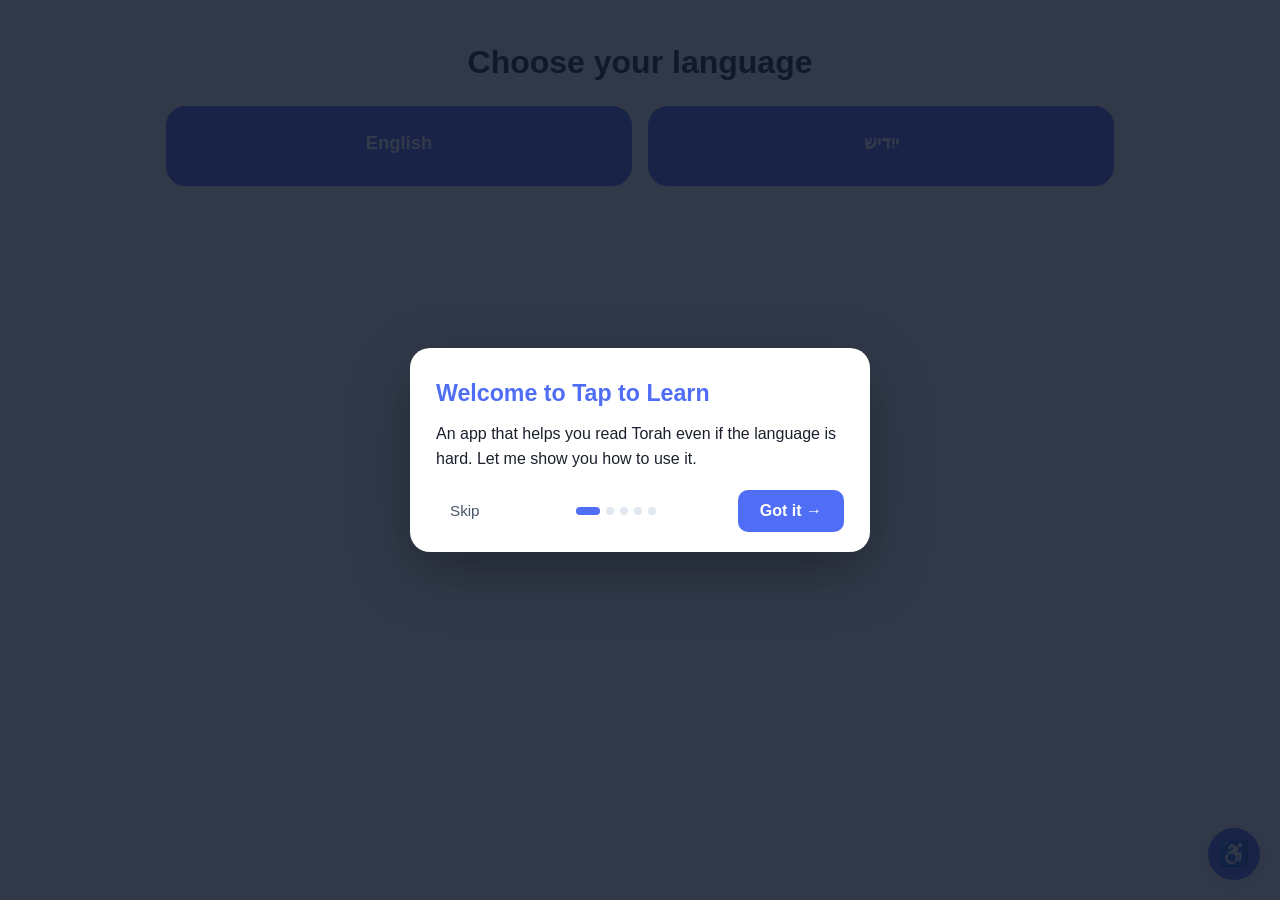
==== commit c4a25b5f: "Add: webfont, abbreviation glossary, Today's Daf, color-coded structure, tutorial, sentence bookmark" ====
--- a/templates/index.html
+++ b/templates/index.html
@@ -4,6 +4,9 @@
   <meta charset="UTF-8" />
   <meta name="viewport" content="width=device-width, initial-scale=1.0" />
   <title>Berachos / Shabbos Tutor</title>
+  <link rel="preconnect" href="https://fonts.googleapis.com">
+  <link rel="preconnect" href="https://fonts.gstatic.com" crossorigin>
+  <link href="https://fonts.googleapis.com/css2?family=Frank+Ruhl+Libre:wght@400;500;700&family=Heebo:wght@400;700&display=swap" rel="stylesheet">
   <link rel="stylesheet" href="/static/css/style.css" />
 </head>
 <body data-lang="en" data-age="" data-mode="">
@@ -12,26 +15,60 @@
       <button id="home-btn" class="icon-btn" aria-label="Home">🏠</button>
       <span id="app-title" class="app-title" data-i18n="app_title">Learning Tutor</span>
     </div>
-    <div class="header-center">
-      <div id="xp-bar-wrap" class="xp-bar-wrap"></div>
-      <div id="daily-goal-bar" class="daily-goal-bar"></div>
-    </div>
     <div class="header-right">
       <span id="streak-badge" class="streak-badge hidden">
         <span class="flame">🔥</span><span id="streak-count">0</span>
       </span>
-      <button id="focus-btn" class="icon-btn" aria-label="Focus">🎯</button>
-      <button id="sbs-btn" class="icon-btn" aria-label="Side by side">⇔</button>
-      <button id="chazara-btn" class="icon-btn" aria-label="Chazara">🔁</button>
-      <button id="mistakes-btn" class="icon-btn" aria-label="Mistakes">📋</button>
-      <button id="notes-btn" class="icon-btn" aria-label="Notes">📝</button>
-      <button id="bookmarks-btn" class="icon-btn" aria-label="Bookmarks">🔖</button>
       <button id="search-btn" class="icon-btn" aria-label="Search">🔍</button>
-      <button id="feedback-btn" class="icon-btn" aria-label="Feedback">💬</button>
-      <button id="settings-btn" class="icon-btn" aria-label="Settings">⚙️</button>
-      <button id="lang-toggle" class="lang-btn" aria-label="Language">🌐</button>
+      <button id="lang-toggle" class="icon-btn" aria-label="Language">🌐</button>
+      <button id="menu-btn" class="icon-btn" aria-label="Menu">☰</button>
     </div>
   </header>
+
+  <!-- Slide-out menu (replaces the 10-icon cram) -->
+  <div id="menu-overlay" class="menu-overlay hidden">
+    <div class="menu-card">
+      <div class="menu-head">
+        <h2 data-i18n="menu_title">Menu</h2>
+        <button id="menu-close" class="close-btn">×</button>
+      </div>
+      <div class="menu-grid">
+        <button class="menu-item" id="feedback-btn"><span class="menu-icon">💬</span><span class="menu-label" data-i18n="m_feedback">Feedback</span></button>
+        <button class="menu-item" id="settings-btn"><span class="menu-icon">⚙️</span><span class="menu-label" data-i18n="m_settings">Settings</span></button>
+        <button class="menu-item" id="bookmarks-btn"><span class="menu-icon">🔖</span><span class="menu-label" data-i18n="m_bookmarks">Bookmarks</span></button>
+        <button class="menu-item" id="notes-btn"><span class="menu-icon">📝</span><span class="menu-label" data-i18n="m_notes">My notes</span></button>
+        <button class="menu-item" id="mistakes-btn"><span class="menu-icon">📋</span><span class="menu-label" data-i18n="m_mistakes">My mistakes</span></button>
+        <button class="menu-item" id="chazara-btn"><span class="menu-icon">🔁</span><span class="menu-label" data-i18n="m_chazara">Chazara</span></button>
+        <button class="menu-item" id="focus-btn"><span class="menu-icon">🎯</span><span class="menu-label" data-i18n="m_focus">Focus mode</span></button>
+        <button class="menu-item" id="sbs-btn"><span class="menu-icon">⇔</span><span class="menu-label" data-i18n="m_sbs">Side by side</span></button>
+        <button class="menu-item" id="glossary-btn"><span class="menu-icon">📚</span><span class="menu-label" data-i18n="m_glossary">Quick reference</span></button>
+      </div>
+      <div id="menu-xp" class="menu-xp"></div>
+    </div>
+  </div>
+
+  <!-- Glossary modal -->
+  <div id="glossary-overlay" class="menu-overlay hidden">
+    <div class="menu-card glossary-card">
+      <div class="menu-head">
+        <h2 data-i18n="glossary_title">Quick Reference</h2>
+        <button id="glossary-close" class="close-btn">×</button>
+      </div>
+      <div id="glossary-body" class="glossary-body-wrap"></div>
+    </div>
+  </div>
+
+  <!-- First-time tutorial -->
+  <div id="tutorial-overlay" class="tutorial-overlay hidden">
+    <div class="tutorial-card">
+      <div id="tutorial-content"></div>
+      <div class="tutorial-nav">
+        <button id="tutorial-skip" class="tutorial-skip" data-i18n="tutorial_skip">Skip</button>
+        <span id="tutorial-dots" class="tutorial-dots"></span>
+        <button id="tutorial-next" class="tutorial-next" data-i18n="tutorial_next">Got it →</button>
+      </div>
+    </div>
+  </div>
 
   <main id="app-main">
     <!-- Language -->
@@ -86,6 +123,8 @@
     <!-- Pick -->
     <section id="screen-pick" class="screen">
       <h1 class="big-title" data-i18n="pick_title">What do you want to learn?</h1>
+      <div id="resume-wrap" class="resume-wrap"></div>
+      <div id="daf-yomi-wrap" class="daf-yomi-wrap"></div>
       <div id="type-chips" class="type-chips">
         <button class="type-chip active" data-type="all" data-i18n="type_all">All</button>
         <button class="type-chip" data-type="gemara" data-i18n="type_gemara">📚 Gemara</button>
@@ -272,6 +311,8 @@
   <script src="/static/js/modes/plainread.js"></script>
   <script src="/static/js/features-v5.js"></script>
   <script src="/static/js/sefaria.js"></script>
+  <script src="/static/js/glossary.js"></script>
+  <script src="/static/js/features-v9.js"></script>
   <script src="/static/js/main.js"></script>
 </body>
 </html>
--- a/static/css/style.css
+++ b/static/css/style.css
@@ -1272,3 +1272,308 @@
   transition: transform 0.15s;
 }
 .torahanytime-btn:hover { transform: translateY(-2px); }
+
+/* V9: inline English translation under each Hebrew block (no collapse) */
+.plainread-translation-inline {
+  font-size: 1em;
+  line-height: 1.65;
+  color: var(--text-soft);
+  border-top: 1px dashed var(--border);
+  padding-top: 12px;
+  margin-top: 8px;
+  margin-bottom: 10px;
+}
+body[data-contrast="high"] .plainread-translation-inline { color: #fff; }
+
+/* V9: clean topbar + slide-out menu */
+.app-header .header-center { display: none; }  /* XP/daily moved out of header */
+.app-header .header-right { gap: 6px; }
+.app-header .icon-btn {
+  font-size: 1.25em;
+  min-height: 42px;
+  min-width: 42px;
+  padding: 6px 10px;
+}
+
+.menu-overlay {
+  position: fixed; inset: 0;
+  background: rgba(15,23,42,0.6);
+  z-index: 200;
+  display: flex; justify-content: flex-end;
+  animation: fadeIn 0.2s ease;
+}
+.menu-card {
+  background: var(--bg-card, white);
+  width: min(360px, 92vw);
+  height: 100vh;
+  padding: 20px;
+  box-shadow: -10px 0 30px rgba(0,0,0,0.15);
+  overflow-y: auto;
+  display: flex;
+  flex-direction: column;
+}
+body[data-lang="yi"] .menu-overlay { justify-content: flex-start; }
+.menu-head {
+  display: flex; justify-content: space-between; align-items: center;
+  margin-bottom: 18px;
+  padding-bottom: 14px;
+  border-bottom: 1px solid var(--border);
+}
+.menu-head h2 { margin: 0; font-size: 1.3em; }
+.menu-grid {
+  display: grid;
+  grid-template-columns: 1fr 1fr;
+  gap: 10px;
+}
+.menu-item {
+  background: var(--bg, #f7fafc);
+  border: 1px solid var(--border);
+  border-radius: 12px;
+  padding: 18px 10px;
+  cursor: pointer;
+  display: flex;
+  flex-direction: column;
+  align-items: center;
+  gap: 8px;
+  font-family: inherit;
+  color: var(--text);
+  transition: all 0.15s;
+  font-weight: 600;
+  text-align: center;
+  font-size: 0.92em;
+}
+.menu-item:hover {
+  background: var(--primary);
+  color: white;
+  border-color: var(--primary);
+  transform: translateY(-1px);
+}
+.menu-icon { font-size: 1.8em; }
+.menu-label { font-size: 0.92em; line-height: 1.2; }
+.menu-xp {
+  margin-top: 18px;
+  padding-top: 14px;
+  border-top: 1px solid var(--border);
+  display: flex;
+  flex-direction: column;
+  gap: 6px;
+  font-size: 0.85em;
+  color: var(--text-soft);
+}
+
+@media (max-width: 700px) {
+  .menu-card { width: 100vw; }
+}
+
+/* V10: Better Hebrew font + new feature styles */
+.plainread-hebrew, .aramaic-text, .sefaria-hebrew, .word-popup-aramaic,
+.flashcard-face, .glossary-abbr, .glossary-full,
+.pr-section .plainread-hebrew, body[data-lang="yi"] {
+  font-family: "Frank Ruhl Libre", "Heebo", "SBL Hebrew", "Noto Sans Hebrew", "David Libre", "David CLM", serif !important;
+}
+.plainread-hebrew, .sefaria-hebrew {
+  font-feature-settings: "kern" 1;
+  letter-spacing: 0;
+}
+
+/* Color-coded Gemara structure */
+.g-marker {
+  background: linear-gradient(180deg, transparent 60%, #fef08a 60%);
+  font-weight: 700;
+  padding: 0 3px;
+  border-radius: 3px;
+}
+.g-question {
+  color: #1d4ed8;
+  font-weight: 600;
+  border-bottom: 2px dotted #93c5fd;
+}
+.g-answer {
+  color: #047857;
+  font-weight: 600;
+}
+.g-proof {
+  background: rgba(244, 114, 182, 0.15);
+  padding: 0 3px;
+  border-radius: 3px;
+  font-weight: 600;
+  color: #be185d;
+}
+body[data-contrast="high"] .g-marker { background: transparent; color: #ffd700; }
+body[data-contrast="high"] .g-question { color: #93c5fd; }
+body[data-contrast="high"] .g-answer { color: #6ee7b7; }
+body[data-contrast="high"] .g-proof { color: #f9a8d4; background: transparent; }
+
+/* Sentence-level bookmark button */
+.pr-section { position: relative; }
+.pr-section-bookmark {
+  position: absolute;
+  top: 10px;
+  inset-inline-end: 10px;
+  background: transparent;
+  border: none;
+  font-size: 1.2em;
+  cursor: pointer;
+  padding: 4px 8px;
+  border-radius: 8px;
+  opacity: 0.55;
+  transition: opacity 0.15s;
+}
+.pr-section-bookmark:hover { opacity: 1; background: rgba(0,0,0,0.05); }
+
+/* Today's Daf widget */
+.daf-yomi-widget {
+  background: linear-gradient(135deg, #fef9c3, #fef3c7);
+  border: 2px solid #facc15;
+  border-radius: var(--radius-lg);
+  padding: 14px 18px;
+  margin: 14px 0;
+  display: flex; flex-wrap: wrap; align-items: center;
+  gap: 12px;
+}
+body[data-contrast="high"] .daf-yomi-widget { background: #1a1a1a; border-color: #ffd700; }
+.daf-yomi-label { font-size: 0.85em; color: #78350f; font-weight: 700; }
+.daf-yomi-title { font-size: 1.15em; font-weight: 700; flex: 1; min-width: 120px; }
+.daf-yomi-link {
+  background: var(--primary, #4f6df5);
+  color: white !important;
+  text-decoration: none;
+  padding: 8px 14px;
+  border-radius: 10px;
+  font-weight: 600;
+  font-size: 0.92em;
+}
+
+/* Resume widget */
+.resume-wrap { margin-top: 12px; }
+.resume-btn-big {
+  width: 100%;
+  background: linear-gradient(135deg, #4f6df5, #6366f1);
+  border: none;
+  border-radius: var(--radius-lg);
+  padding: 16px 18px;
+  cursor: pointer;
+  display: flex; align-items: center; gap: 14px;
+  color: white;
+  font-family: inherit;
+  text-align: start;
+  box-shadow: 0 6px 18px rgba(79, 109, 245, 0.25);
+  transition: transform 0.15s;
+}
+.resume-btn-big:hover { transform: translateY(-2px); }
+.resume-emoji { font-size: 2em; }
+.resume-label { font-size: 0.82em; opacity: 0.92; }
+.resume-title { font-size: 1.1em; font-weight: 700; }
+
+/* Glossary modal */
+.glossary-card { max-width: 540px; }
+.glossary-body-wrap { overflow-y: auto; flex: 1; padding: 4px 2px; }
+.glossary-intro {
+  background: var(--bg, #f7fafc);
+  border-radius: 10px;
+  padding: 10px 14px;
+  margin-bottom: 14px;
+  color: var(--text-soft);
+  font-size: 0.92em;
+  line-height: 1.5;
+}
+.glossary-section { margin-bottom: 18px; }
+.glossary-h {
+  margin: 0 0 8px;
+  font-size: 0.95em;
+  color: var(--primary);
+}
+.glossary-row {
+  display: flex; gap: 12px;
+  padding: 10px 12px;
+  background: var(--bg-card, white);
+  border: 1px solid var(--border);
+  border-radius: 10px;
+  margin-bottom: 6px;
+}
+.glossary-abbr {
+  font-weight: 700;
+  font-size: 1.1em;
+  color: var(--primary);
+  min-width: 60px;
+  text-align: end;
+  direction: rtl;
+}
+.glossary-body { flex: 1; }
+.glossary-full {
+  font-size: 0.95em;
+  font-weight: 600;
+  direction: rtl;
+  text-align: end;
+  margin-bottom: 4px;
+}
+.glossary-meaning {
+  font-size: 0.9em;
+  color: var(--text-soft);
+  line-height: 1.4;
+}
+
+/* First-time tutorial overlay */
+.tutorial-overlay {
+  position: fixed; inset: 0;
+  background: rgba(15,23,42, 0.85);
+  z-index: 1000;
+  display: flex; align-items: center; justify-content: center;
+  padding: 20px;
+  animation: fadeIn 0.3s;
+}
+.tutorial-card {
+  background: white;
+  border-radius: var(--radius-lg);
+  padding: 28px 26px 20px;
+  max-width: 460px;
+  width: 100%;
+  box-shadow: 0 20px 60px rgba(0,0,0,0.3);
+}
+.tutorial-card h2 {
+  margin: 0 0 10px;
+  font-size: 1.45em;
+  color: var(--primary);
+}
+.tutorial-card p {
+  margin: 0 0 18px;
+  line-height: 1.6;
+  color: var(--text);
+}
+.tutorial-nav {
+  display: flex;
+  align-items: center;
+  justify-content: space-between;
+  gap: 10px;
+}
+.tutorial-skip {
+  background: transparent;
+  border: none;
+  color: var(--text-soft);
+  cursor: pointer;
+  padding: 10px 14px;
+  font-family: inherit;
+  font-size: 0.95em;
+  border-radius: 8px;
+}
+.tutorial-skip:hover { background: var(--bg); }
+.tutorial-next {
+  background: var(--primary);
+  color: white;
+  border: none;
+  border-radius: 10px;
+  padding: 12px 22px;
+  font-weight: 700;
+  cursor: pointer;
+  font-family: inherit;
+  font-size: 1em;
+}
+.tutorial-dots {
+  display: inline-flex; gap: 6px;
+}
+.tut-dot {
+  width: 8px; height: 8px; border-radius: 50%;
+  background: var(--border);
+  transition: background 0.2s;
+}
+.tut-dot.active { background: var(--primary); width: 24px; border-radius: 4px; }
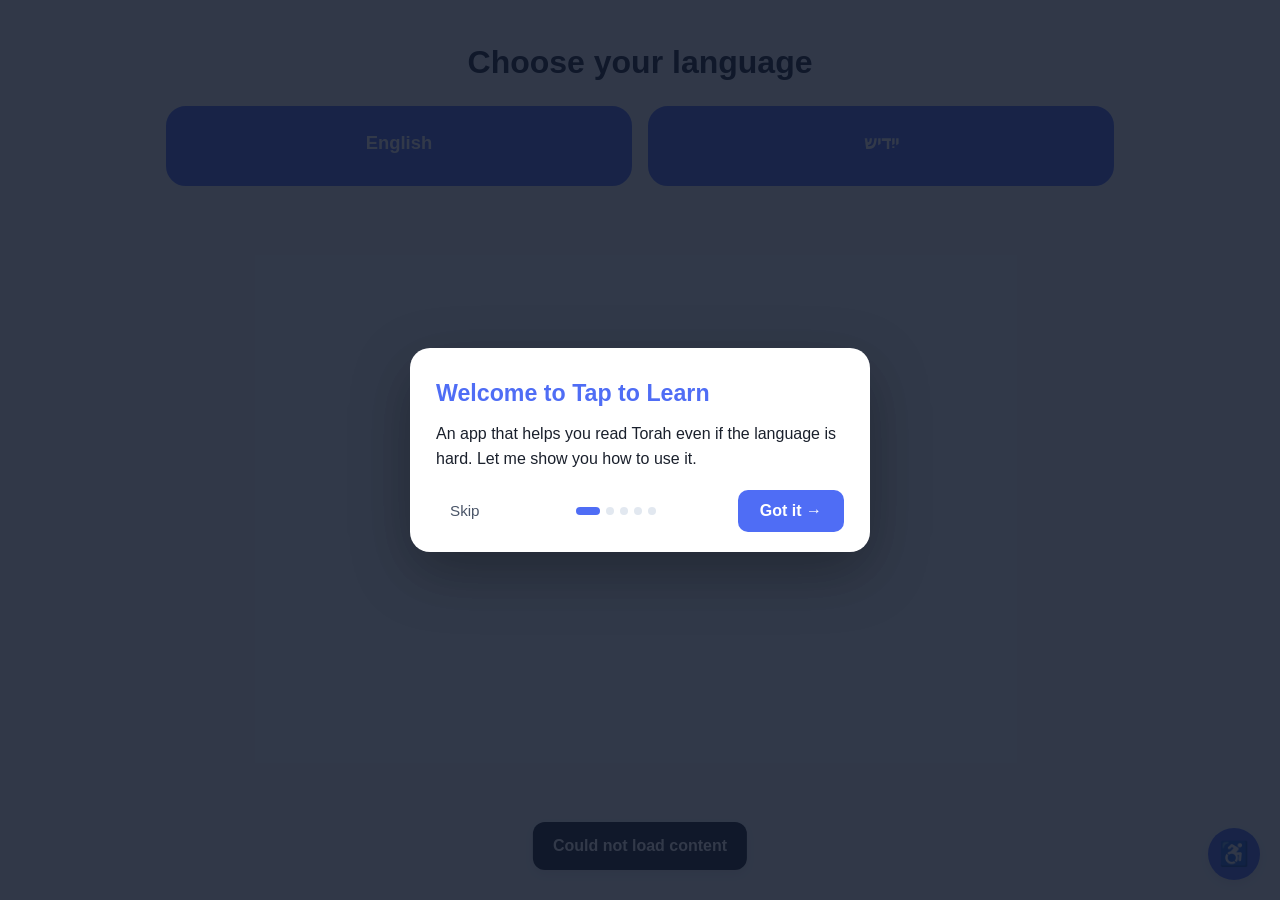
==== commit 97533879: "Fix 404 errors: remove stale data/content.json fallback, add SVG favicon" ====
--- a/templates/index.html
+++ b/templates/index.html
@@ -4,6 +4,7 @@
   <meta charset="UTF-8" />
   <meta name="viewport" content="width=device-width, initial-scale=1.0" />
   <title>Berachos / Shabbos Tutor</title>
+  <link rel="icon" href="data:image/svg+xml,<svg xmlns=%22http://www.w3.org/2000/svg%22 viewBox=%220 0 100 100%22><text y=%22.9em%22 font-size=%2290%22>📜</text></svg>">
   <link rel="preconnect" href="https://fonts.googleapis.com">
   <link rel="preconnect" href="https://fonts.gstatic.com" crossorigin>
   <link href="https://fonts.googleapis.com/css2?family=Frank+Ruhl+Libre:wght@400;500;700&family=Heebo:wght@400;700&display=swap" rel="stylesheet">
@@ -42,8 +43,33 @@
         <button class="menu-item" id="focus-btn"><span class="menu-icon">🎯</span><span class="menu-label" data-i18n="m_focus">Focus mode</span></button>
         <button class="menu-item" id="sbs-btn"><span class="menu-icon">⇔</span><span class="menu-label" data-i18n="m_sbs">Side by side</span></button>
         <button class="menu-item" id="glossary-btn"><span class="menu-icon">📚</span><span class="menu-label" data-i18n="m_glossary">Quick reference</span></button>
+        <button class="menu-item" id="library-btn"><span class="menu-icon">📚</span><span class="menu-label" data-i18n="m_library">My library</span></button>
+        <button class="menu-item" id="achievements-btn"><span class="menu-icon">🏆</span><span class="menu-label" data-i18n="m_achievements">Achievements</span></button>
+        <button class="menu-item" id="print-btn"><span class="menu-icon">🖨️</span><span class="menu-label" data-i18n="m_print">Print this daf</span></button>
       </div>
       <div id="menu-xp" class="menu-xp"></div>
+    </div>
+  </div>
+
+  <!-- My Library modal -->
+  <div id="library-overlay" class="menu-overlay hidden">
+    <div class="menu-card glossary-card">
+      <div class="menu-head">
+        <h2 data-i18n="library_title">My Library</h2>
+        <button id="library-close" class="close-btn">×</button>
+      </div>
+      <div id="library-body" class="glossary-body-wrap"></div>
+    </div>
+  </div>
+
+  <!-- Achievements modal -->
+  <div id="achievements-overlay" class="menu-overlay hidden">
+    <div class="menu-card glossary-card">
+      <div class="menu-head">
+        <h2 data-i18n="achievements_title">Achievements</h2>
+        <button id="achievements-close" class="close-btn">×</button>
+      </div>
+      <div id="achievements-body" class="glossary-body-wrap"></div>
     </div>
   </div>
 
@@ -125,6 +151,7 @@
       <h1 class="big-title" data-i18n="pick_title">What do you want to learn?</h1>
       <div id="resume-wrap" class="resume-wrap"></div>
       <div id="daf-yomi-wrap" class="daf-yomi-wrap"></div>
+      <div id="daily-torah-wrap" class="daily-torah-wrap"></div>
       <div id="type-chips" class="type-chips">
         <button class="type-chip active" data-type="all" data-i18n="type_all">All</button>
         <button class="type-chip" data-type="gemara" data-i18n="type_gemara">📚 Gemara</button>
@@ -312,7 +339,10 @@
   <script src="/static/js/features-v5.js"></script>
   <script src="/static/js/sefaria.js"></script>
   <script src="/static/js/glossary.js"></script>
+  <script src="/static/js/daf-summaries.js"></script>
+  <script src="/static/js/rabbis.js"></script>
   <script src="/static/js/features-v9.js"></script>
+  <script src="/static/js/features-v10.js"></script>
   <script src="/static/js/main.js"></script>
 </body>
 </html>
--- a/static/css/style.css
+++ b/static/css/style.css
@@ -1577,3 +1577,277 @@
   transition: background 0.2s;
 }
 .tut-dot.active { background: var(--primary); width: 24px; border-radius: 4px; }
+
+/* V10: daf summary, daily torah, my library, achievements, rabbi names, print */
+.daf-summary {
+  background: linear-gradient(135deg, #fef9c3, #ecfeff);
+  border: 2px solid #facc15;
+  border-radius: var(--radius-lg);
+  padding: 18px 20px;
+  margin-bottom: 18px;
+  box-shadow: var(--shadow);
+}
+body[data-contrast="high"] .daf-summary { background: #1a1a1a; border-color: #ffd700; }
+.daf-summary-label {
+  font-size: 0.82em;
+  color: #78350f;
+  font-weight: 700;
+  margin-bottom: 6px;
+}
+body[data-contrast="high"] .daf-summary-label { color: #ffd700; }
+.daf-summary-title { font-size: 1.2em; font-weight: 700; margin-bottom: 8px; }
+.daf-summary-body { line-height: 1.6; color: var(--text); }
+.daf-summary-chars { margin-top: 10px; font-size: 0.9em; color: var(--text-soft); }
+.daf-summary-char {
+  display: inline-block;
+  background: rgba(0,0,0,0.06);
+  padding: 2px 8px;
+  border-radius: 999px;
+  margin: 2px;
+  font-weight: 600;
+}
+
+.daily-torah {
+  background: linear-gradient(135deg, #ddd6fe, #f9a8d4);
+  border-radius: var(--radius-lg);
+  padding: 18px 20px;
+  margin: 14px 0;
+  color: #2d1b4e;
+  box-shadow: 0 8px 22px rgba(167, 139, 250, 0.3);
+}
+body[data-contrast="high"] .daily-torah { background: #1a1a1a; color: #ffd700; border: 2px solid #ffd700; }
+.daily-torah-label { font-size: 0.85em; font-weight: 700; opacity: 0.85; margin-bottom: 8px; }
+.daily-torah-he {
+  direction: rtl;
+  text-align: right;
+  font-family: "Frank Ruhl Libre", serif;
+  font-size: 1.2em;
+  line-height: 1.7;
+  font-weight: 600;
+  margin-bottom: 8px;
+}
+.daily-torah-en { font-size: 0.98em; line-height: 1.5; font-style: italic; margin-bottom: 6px; }
+.daily-torah-ref { font-size: 0.78em; text-align: end; opacity: 0.7; }
+
+/* Rabbi name highlight */
+.rabbi-name {
+  background: rgba(99, 102, 241, 0.12);
+  border-bottom: 1px solid rgba(99, 102, 241, 0.5);
+  padding: 0 3px;
+  border-radius: 4px;
+  cursor: pointer;
+  transition: background 0.15s;
+}
+.rabbi-name:hover { background: rgba(99, 102, 241, 0.28); }
+
+/* My Library */
+.lib-section { margin-bottom: 22px; }
+.lib-h { margin: 0 0 8px; font-size: 1em; color: var(--primary); }
+.lib-empty { color: var(--text-soft); font-style: italic; padding: 6px 0; }
+.lib-row {
+  display: flex;
+  justify-content: space-between;
+  align-items: center;
+  width: 100%;
+  background: var(--bg);
+  border: 1px solid var(--border);
+  border-radius: 10px;
+  padding: 12px 14px;
+  margin-bottom: 6px;
+  cursor: pointer;
+  font-family: inherit;
+  color: var(--text);
+  text-align: start;
+  font-weight: 600;
+  transition: border-color 0.15s;
+}
+.lib-row:hover { border-color: var(--primary); }
+.lib-count {
+  background: var(--primary);
+  color: white;
+  border-radius: 999px;
+  padding: 2px 9px;
+  font-size: 0.82em;
+}
+.lib-note {
+  background: var(--bg);
+  border: 1px solid var(--border);
+  border-radius: 10px;
+  padding: 10px 12px;
+  margin-bottom: 8px;
+}
+.lib-note-head { margin-bottom: 6px; }
+.lib-note-open {
+  background: transparent;
+  border: none;
+  color: var(--primary);
+  font-weight: 700;
+  cursor: pointer;
+  padding: 0;
+  font-family: inherit;
+  font-size: 0.9em;
+}
+.lib-note-text { font-size: 0.95em; line-height: 1.5; }
+
+/* Achievements */
+.ach-grid {
+  display: grid;
+  grid-template-columns: 1fr 1fr;
+  gap: 10px;
+  margin-bottom: 14px;
+}
+.ach-tile {
+  background: var(--bg);
+  border: 2px dashed var(--border);
+  border-radius: 12px;
+  padding: 16px 10px;
+  text-align: center;
+  opacity: 0.5;
+  transition: all 0.2s;
+}
+.ach-tile.earned {
+  opacity: 1;
+  background: linear-gradient(135deg, #fef9c3, #fef3c7);
+  border-style: solid;
+  border-color: #facc15;
+}
+.ach-emoji { font-size: 2em; margin-bottom: 6px; }
+.ach-title { font-weight: 700; font-size: 0.95em; }
+.ach-desc { font-size: 0.78em; color: var(--text-soft); margin-top: 4px; }
+.ach-summary {
+  text-align: center;
+  padding: 10px;
+  background: var(--bg);
+  border-radius: 10px;
+  font-weight: 700;
+}
+
+/* Print mode — clean view for offline learning */
+@media print {
+  .app-header, .menu-overlay, .a11y-btn, .read-tip, .toast,
+  .topbar-btn, .resume-wrap, .daf-yomi-wrap, .daily-torah-wrap,
+  .picker-tools, .type-chips, .pr-section-bookmark, .card-actions-row,
+  .plainread-bottom-actions, .nav-row, .torahanytime-btn, .sefaria-panel,
+  #combo-indicator, #celebrate, .mascot-wrap, .word-popup { display: none !important; }
+  body { background: white; color: black; }
+  .pr-section {
+    background: white !important;
+    border: 1px solid #ccc !important;
+    box-shadow: none !important;
+    page-break-inside: avoid;
+  }
+  .plainread-hebrew {
+    color: black !important;
+    font-size: 1.3em !important;
+  }
+  .plainread-translation-inline {
+    color: black !important;
+  }
+}
+
+.daf-summary-char.clickable {
+  background: rgba(99, 102, 241, 0.15);
+  border: 1px solid rgba(99, 102, 241, 0.4);
+  cursor: pointer;
+  font-family: inherit;
+  color: var(--text);
+  transition: all 0.15s;
+}
+.daf-summary-char.clickable:hover {
+  background: var(--primary);
+  color: white;
+  border-color: var(--primary);
+}
+
+/* Auto-detected Rabbi names in text — subtle blue underline; double-tap for bio */
+.pr-word.rabbi-name {
+  border-bottom: 2px dotted rgba(99, 102, 241, 0.6);
+  background: rgba(99, 102, 241, 0.06);
+}
+.pr-word.rabbi-name:hover { background: rgba(99, 102, 241, 0.18); }
+.pr-word.rabbi-name::after {
+  content: "👤";
+  font-size: 0.55em;
+  margin-inline-start: 1px;
+  opacity: 0.55;
+  vertical-align: super;
+}
+.pr-word.rabbi-name-end::after { content: "👤"; }
+.pr-word.rabbi-name:not(.rabbi-name-end)::after { content: ""; }
+
+/* Cleaner Rabbi-bio popup */
+.word-popup.rabbi-popup {
+  max-width: 320px;
+}
+.rabbi-popup-name {
+  font-size: 1.05em;
+  font-weight: 700;
+  color: var(--primary-dark, #3a55d4);
+  margin-bottom: 4px;
+  font-family: -apple-system, BlinkMacSystemFont, "Segoe UI", Roboto, sans-serif !important;
+}
+.rabbi-popup-era {
+  font-size: 0.78em;
+  color: var(--text-soft, #6b7280);
+  font-style: italic;
+  margin-bottom: 8px;
+}
+.rabbi-popup-desc {
+  font-size: 0.92em;
+  line-height: 1.5;
+  color: var(--text, #1a202c);
+}
+.rabbi-popup-hint {
+  margin-top: 10px;
+  padding-top: 8px;
+  border-top: 1px solid #e2e8f0;
+  font-size: 0.78em;
+  color: #f59e0b;
+  font-weight: 600;
+}
+
+/* Highlight every place this Rabbi is mentioned */
+.pr-word.rabbi-highlighted {
+  background: linear-gradient(180deg, transparent 30%, #fde047 30%) !important;
+  border-bottom-color: #f59e0b !important;
+  animation: rabbi-pulse 1.5s ease-out;
+}
+@keyframes rabbi-pulse {
+  0% { background-color: #fef08a; box-shadow: 0 0 0 4px rgba(253, 224, 71, 0.6); }
+  100% { background: linear-gradient(180deg, transparent 30%, #fde047 30%); box-shadow: 0 0 0 0 transparent; }
+}
+
+/* Unified collapsible blocks (translation + explanation) */
+.pr-collapse {
+  background: var(--bg, #f7fafc);
+  border: 1px solid var(--border, #e2e8f0);
+  border-radius: 10px;
+  margin-top: 10px;
+  overflow: hidden;
+}
+.pr-collapse summary {
+  padding: 11px 14px;
+  cursor: pointer;
+  font-weight: 600;
+  font-size: 0.95em;
+  list-style: none;
+  user-select: none;
+  background: rgba(0,0,0,0.02);
+}
+.pr-collapse summary::-webkit-details-marker { display: none; }
+.pr-collapse summary::before {
+  content: "▸";
+  display: inline-block;
+  margin-inline-end: 6px;
+  transition: transform 0.2s;
+  color: var(--primary);
+}
+.pr-collapse[open] summary::before { transform: rotate(90deg); }
+.pr-collapse-body {
+  padding: 12px 14px;
+  line-height: 1.6;
+  color: var(--text, #1a202c);
+  border-top: 1px dashed var(--border, #e2e8f0);
+}
+.pr-collapse-translation summary { color: #1d4ed8; }
+.pr-collapse-explanation summary { color: #9333ea; }
